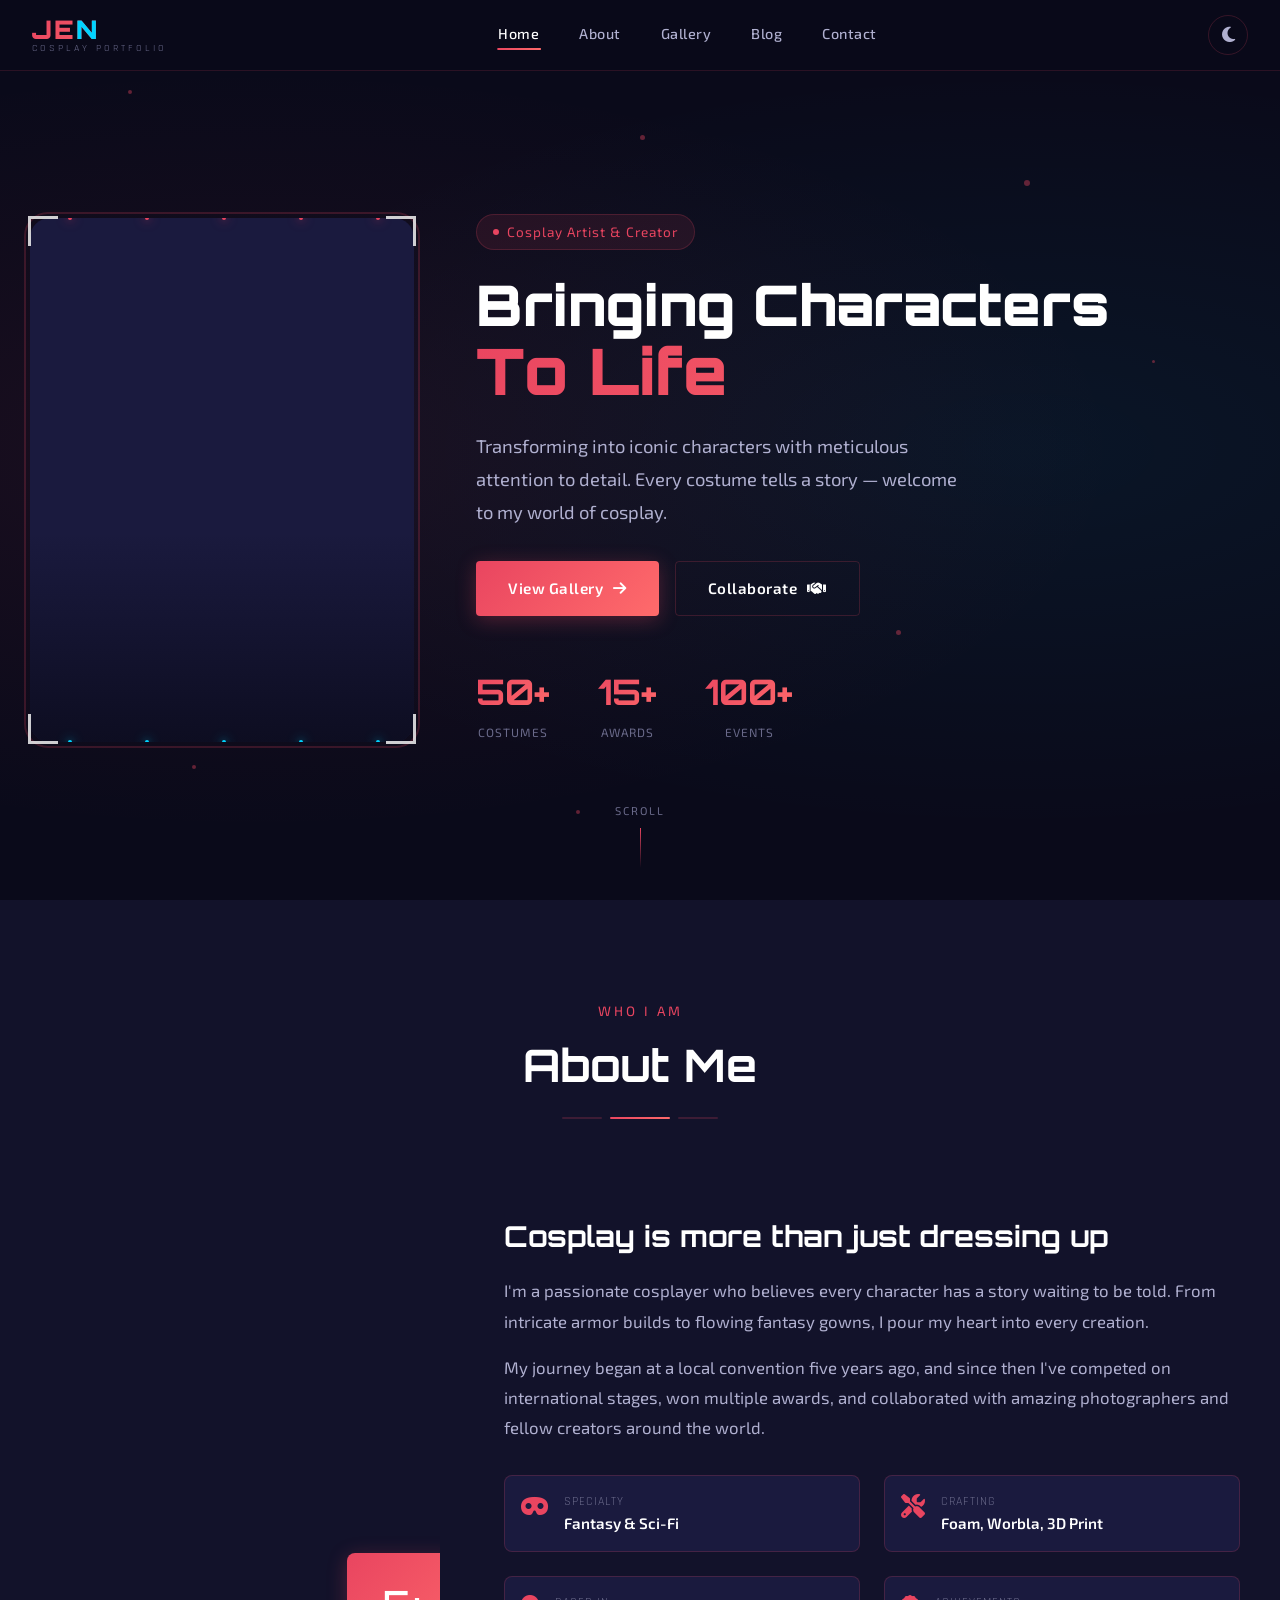
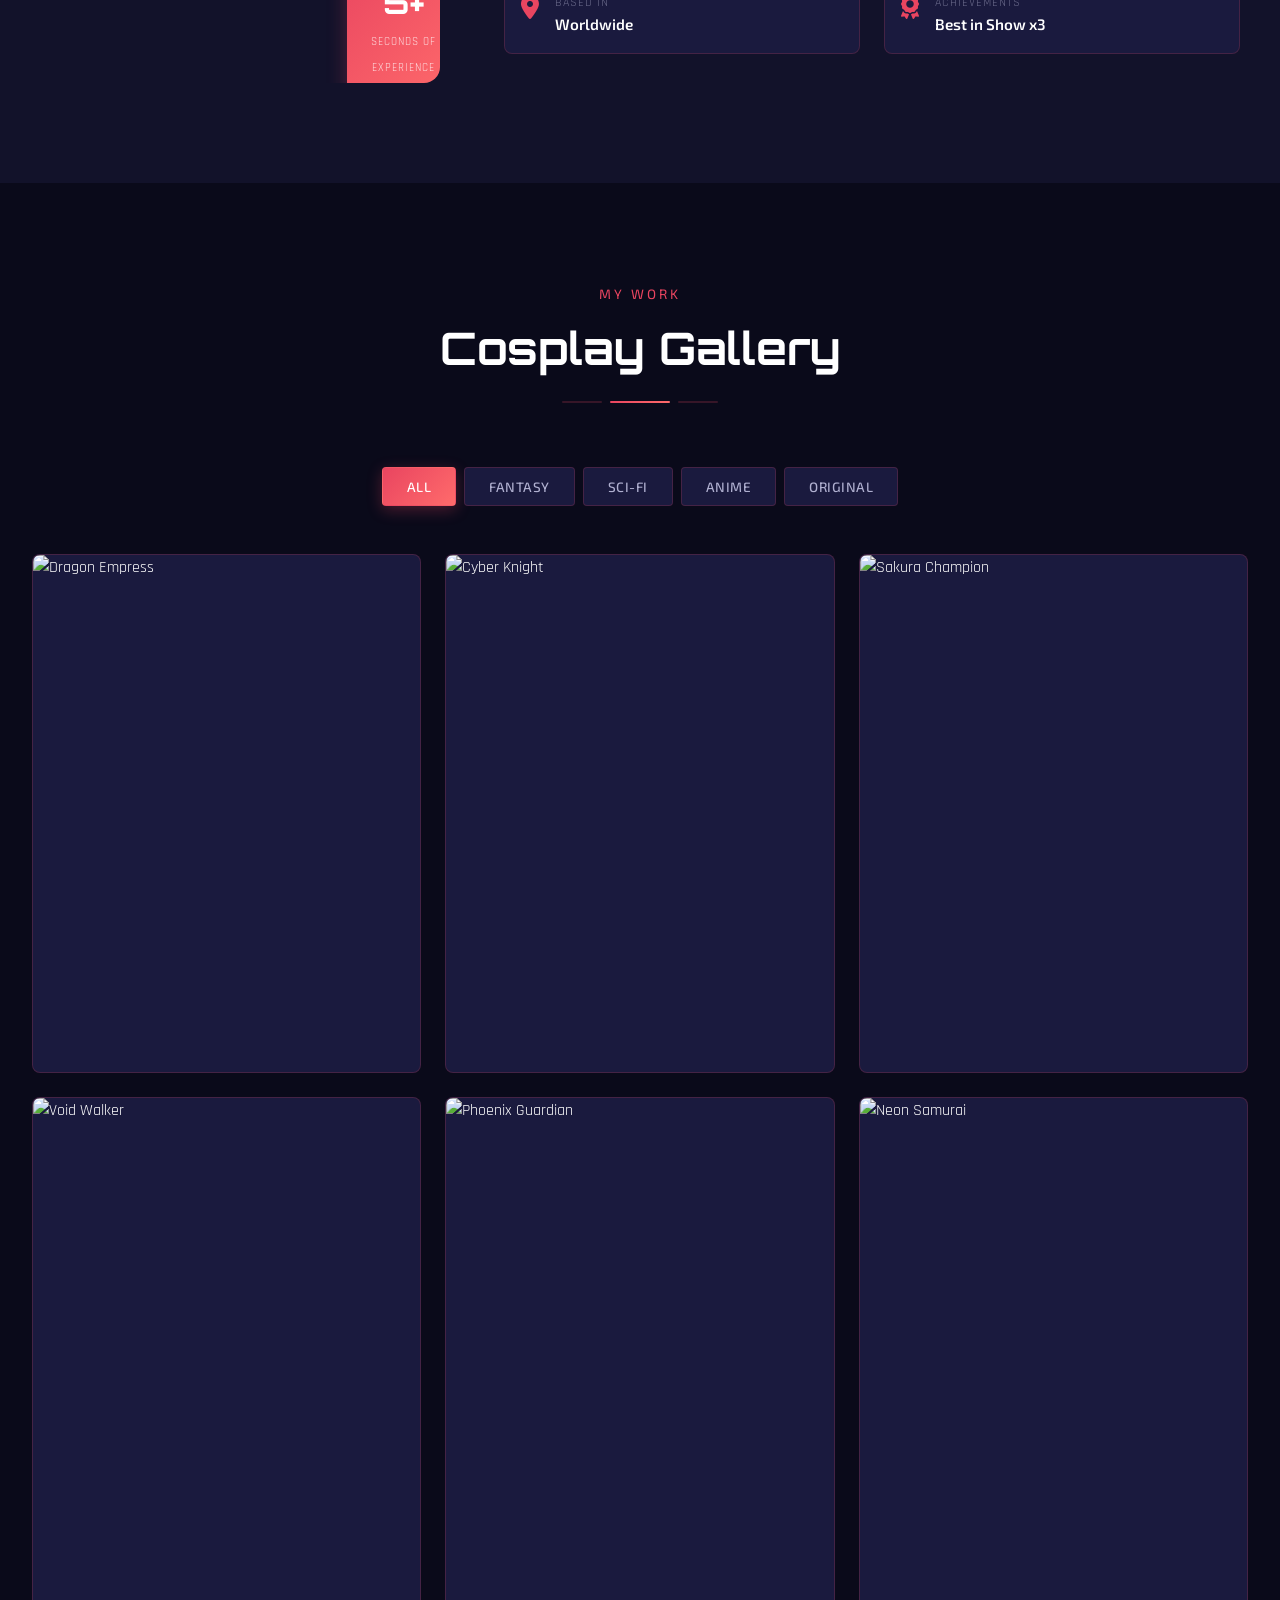
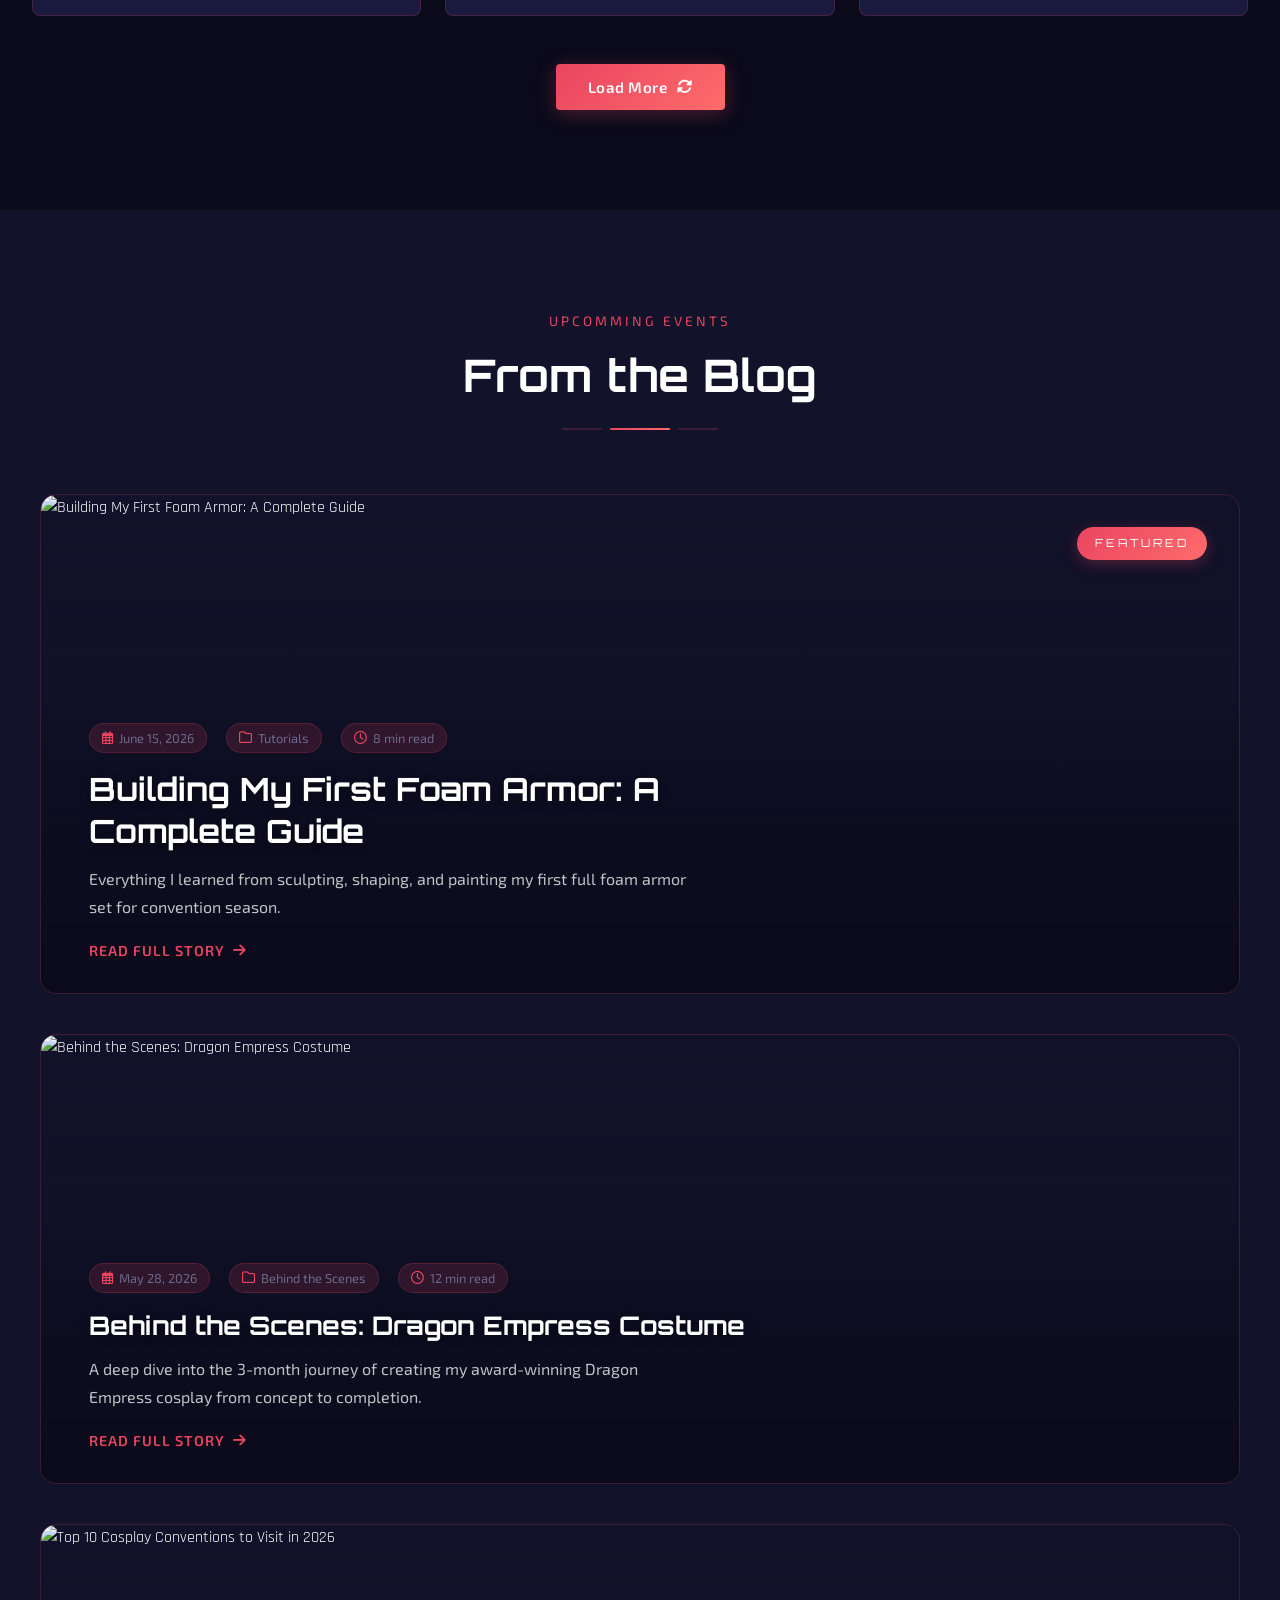
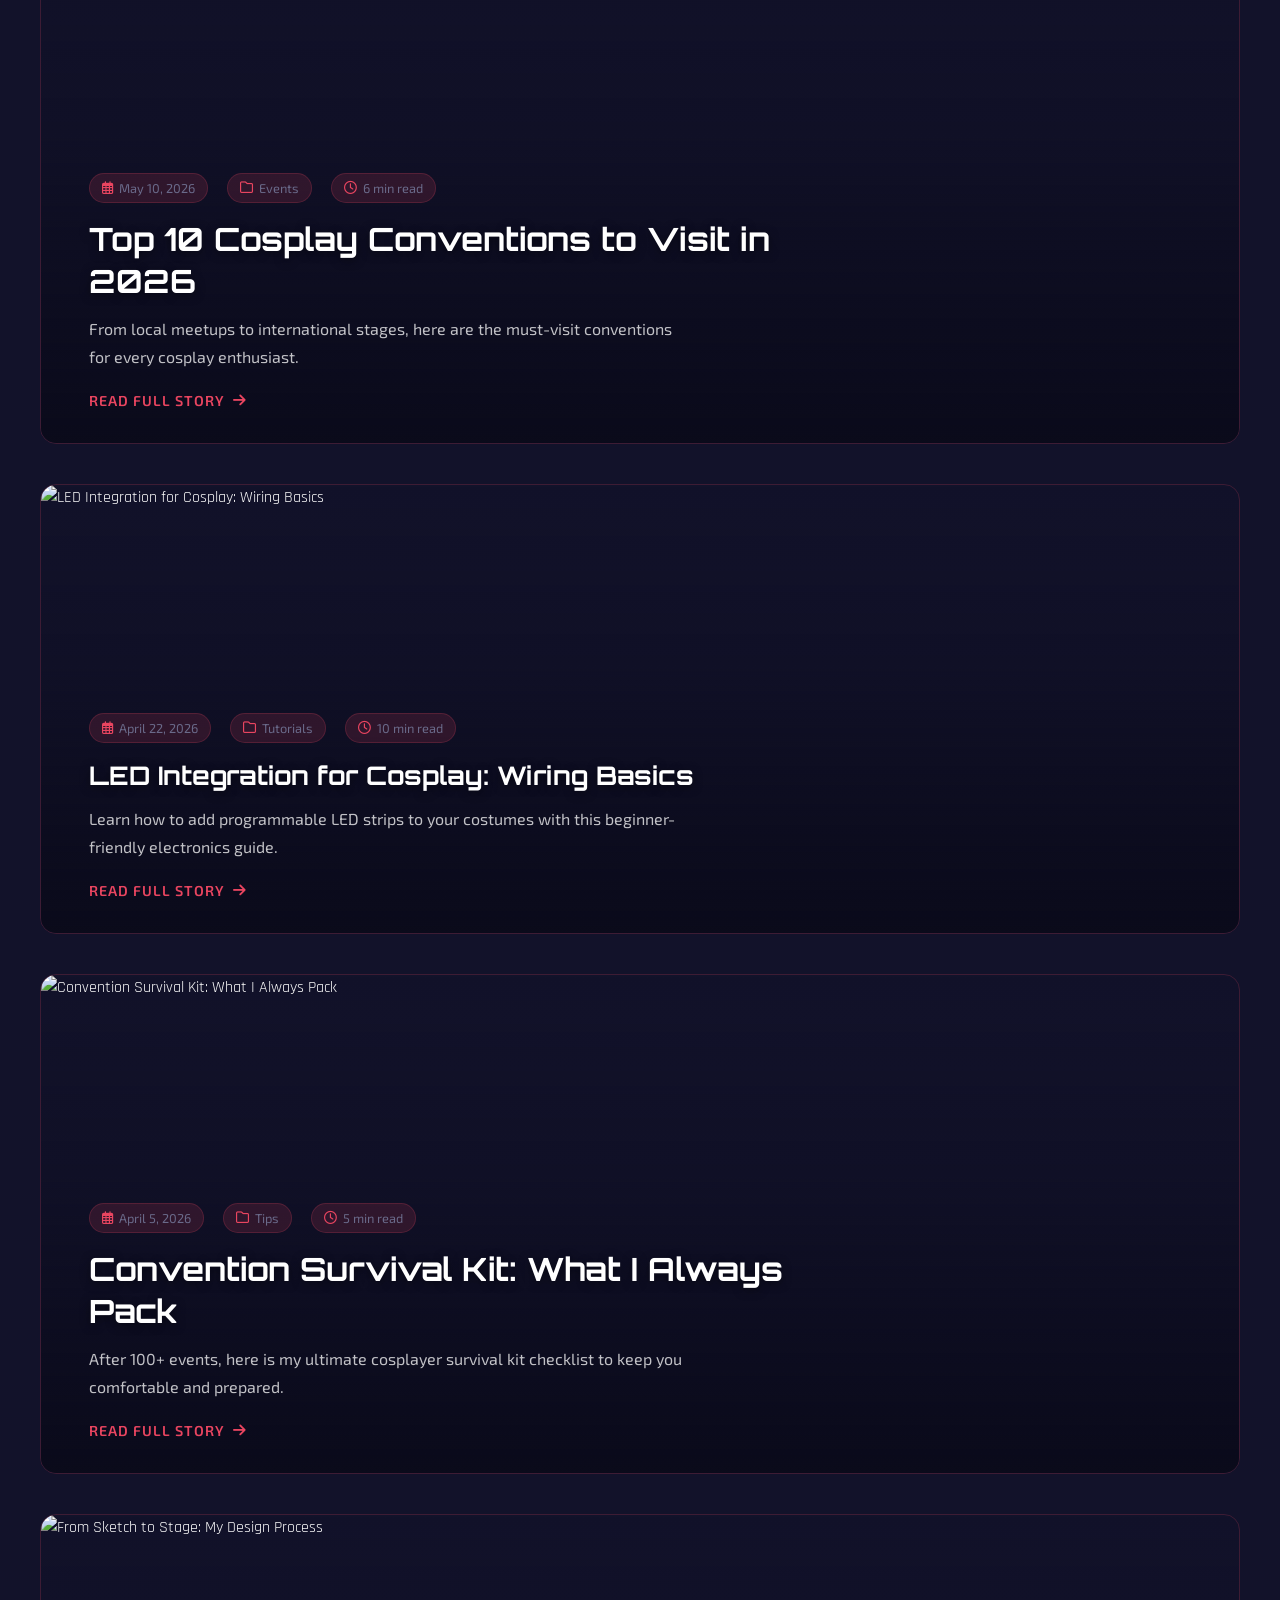
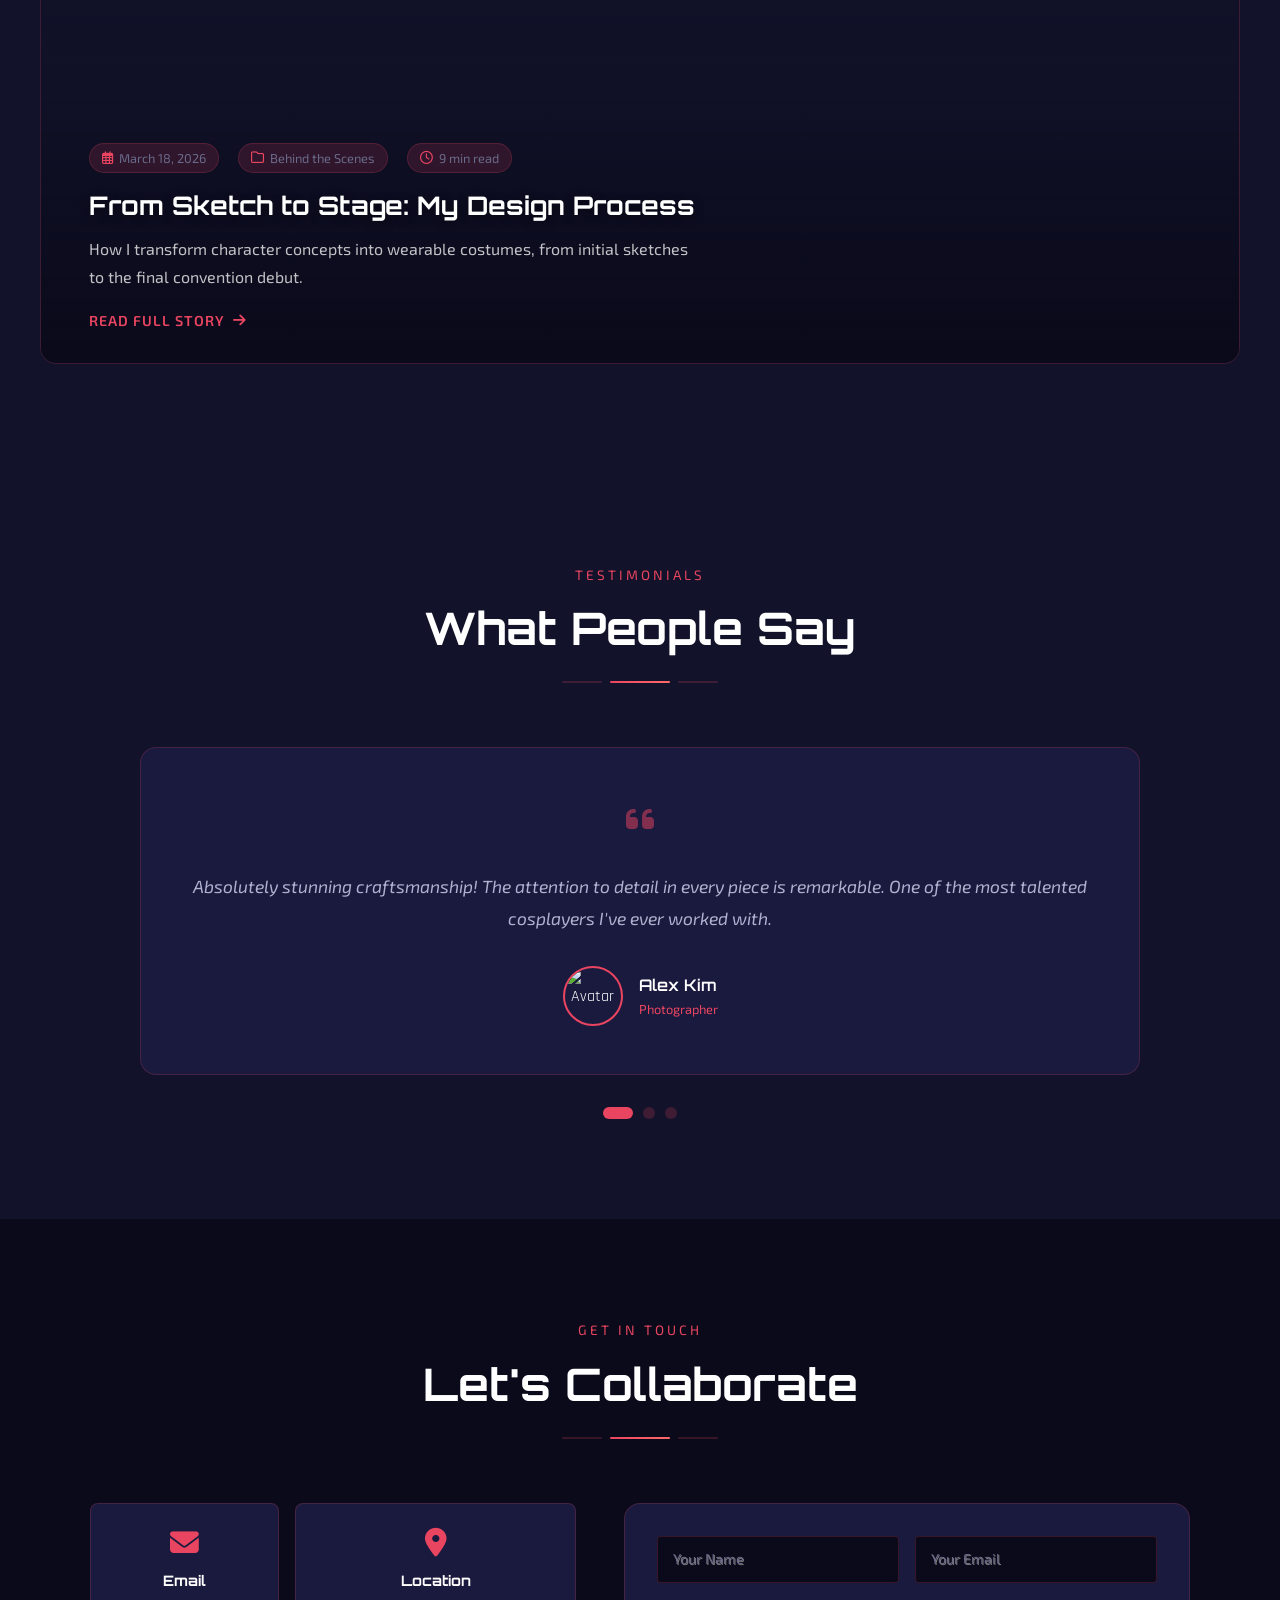
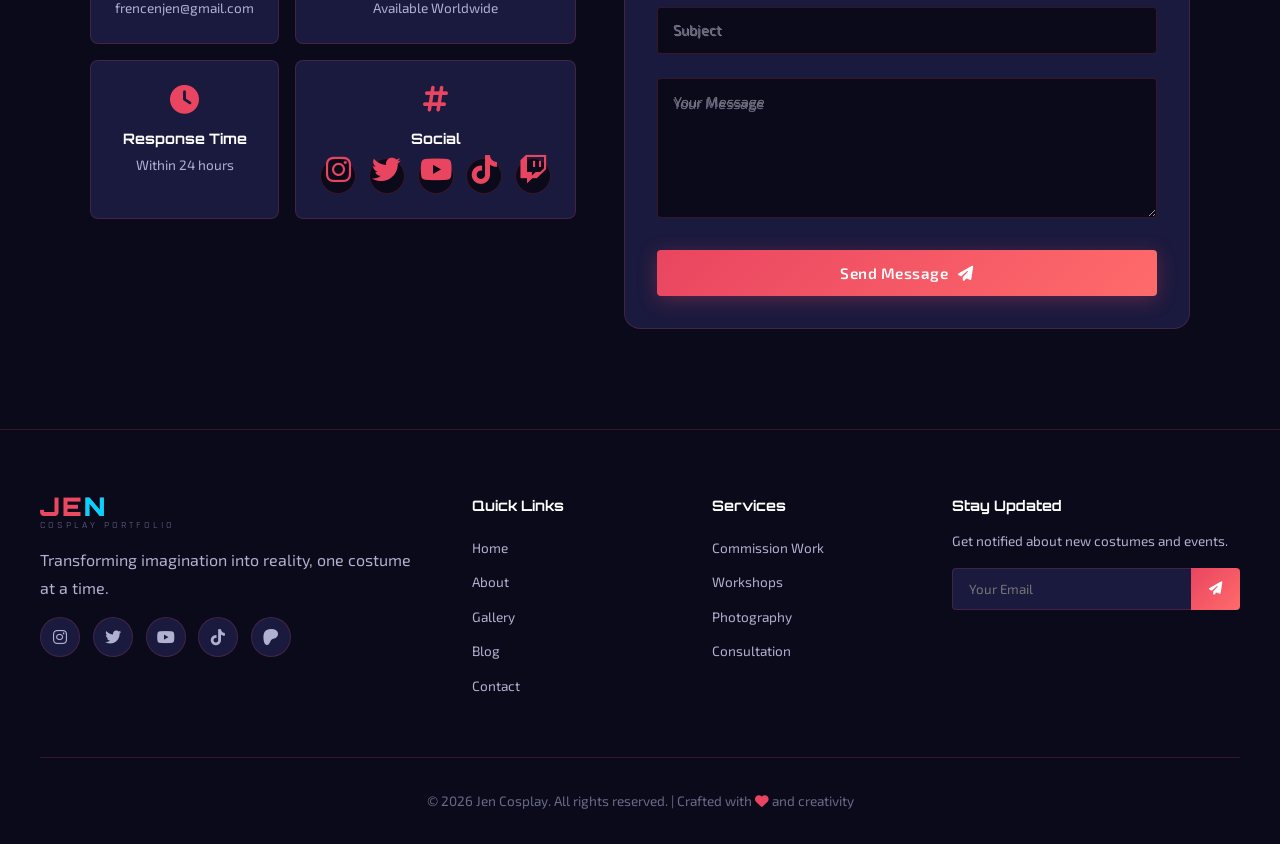
==== index.html @ bebab4d6 "Initial commit - Cosplay Portfolio site ready for Vercel deployment" ====
<!DOCTYPE html>
<html lang="en">

<head>
  <meta charset="UTF-8" />
  <meta name="viewport" content="width=device-width, initial-scale=1.0" />
  <title>Cosplay Portfolio - Jen</title>
  <meta name="description"
    content="Advanced cosplay blog portfolio showcasing creative costumes and character transformations" />
  <link rel="preconnect" href="https://fonts.googleapis.com" />
  <link rel="preconnect" href="https://fonts.gstatic.com" crossorigin />
  <link
    href="https://fonts.googleapis.com/css2?family=Orbitron:wght@400;600;700;900&family=Rajdhani:wght@300;400;500;600;700&family=Exo+2:wght@300;400;500;600;700&display=swap"
    rel="stylesheet" />
  <link rel="stylesheet" href="https://cdnjs.cloudflare.com/ajax/libs/font-awesome/6.5.1/css/all.min.css" />
  <link rel="stylesheet" href="assets/css/style.css" />
</head>

<body>
  <!-- ====== CUSTOM CURSOR ====== -->
  <div class="cursor-glow" id="cursorGlow"></div>
  <div class="cursor-dot" id="cursorDot"></div>

  <!-- ====== PRELOADER ====== -->
  <div class="preloader" id="preloader">
    <div class="preloader-inner">
      <div class="preloader-ring"></div>
      <div class="preloader-text">LOADING</div>
      <div class="preloader-bar">
        <div class="preloader-bar-fill" id="preloaderBarFill"></div>
      </div>
    </div>
  </div>

  <!-- ====== NAVIGATION ====== -->
  <nav class="navbar" id="navbar">
    <div class="nav-container">
      <a href="#" class="nav-logo">
        <span class="logo-text">JE<span class="logo-accent">N</span></span>
        <span class="logo-sub">Cosplay Portfolio</span>
      </a>
      <ul class="nav-menu" id="navMenu">
        <li class="nav-item"><a href="#hero" class="nav-link active">Home</a></li>
        <li class="nav-item"><a href="#about" class="nav-link">About</a></li>
        <li class="nav-item"><a href="#gallery" class="nav-link">Gallery</a></li>
        <li class="nav-item"><a href="#blog" class="nav-link">Blog</a></li>
        <li class="nav-item"><a href="#contact" class="nav-link">Contact</a></li>
      </ul>
      <div class="nav-actions">
        <button class="theme-toggle" id="themeToggle" aria-label="Toggle theme">
          <i class="fas fa-moon"></i>
        </button>
        <div class="hamburger" id="hamburger">
          <span></span><span></span><span></span>
        </div>
      </div>
    </div>
  </nav>

  <!-- ====== HERO SECTION ====== -->
  <section class="hero" id="hero">
    <div class="hero-bg">
      <div class="hero-particle" style="top:10%;left:10%;width:4px;height:4px;animation-delay:0s"></div>
      <div class="hero-particle" style="top:20%;left:80%;width:6px;height:6px;animation-delay:0.5s"></div>
      <div class="hero-particle" style="top:50%;left:30%;width:3px;height:3px;animation-delay:1s"></div>
      <div class="hero-particle" style="top:70%;left:70%;width:5px;height:5px;animation-delay:1.5s"></div>
      <div class="hero-particle" style="top:85%;left:15%;width:4px;height:4px;animation-delay:2s"></div>
      <div class="hero-particle" style="top:40%;left:90%;width:3px;height:3px;animation-delay:2.5s"></div>
      <div class="hero-particle" style="top:15%;left:50%;width:5px;height:5px;animation-delay:3s"></div>
      <div class="hero-particle" style="top:90%;left:45%;width:4px;height:4px;animation-delay:3.5s"></div>
    </div>
    <div class="hero-content">
      <div class="hero-image-frame">
        <div class="frame-outer">
          <div class="frame-inner">
            <div class="frame-image-container">
              <video src="assets/video/bido.mp4" alt="Cosplay Profile" class="hero-image" id="heroImage" autoplay muted
                loop playsinline></video>
              <div class="frame-overlay"></div>
            </div>
          </div>
        </div>
        <div class="frame-corner tl"></div>
        <div class="frame-corner tr"></div>
        <div class="frame-corner bl"></div>
        <div class="frame-corner br"></div>
        <div class="frame-lights">
          <span></span><span></span><span></span><span></span><span></span>
          <span></span><span></span><span></span><span></span><span></span>
        </div>
      </div>
      <div class="hero-text">
        <div class="hero-badge">
          <span class="badge-dot"></span>
          Cosplay Artist & Creator
        </div>
        <h1 class="hero-title">
          <span class="title-line">Bringing Characters</span>
          <span class="title-line accent">To Life</span>
        </h1>
        <p class="hero-desc">
          Transforming into iconic characters with meticulous attention to detail.
          Every costume tells a story &mdash; welcome to my world of cosplay.
        </p>
        <div class="hero-actions">
          <a href="#gallery" class="btn btn-primary">
            <span>View Gallery</span>
            <i class="fas fa-arrow-right"></i>
          </a>
          <a href="#contact" class="btn btn-outline">
            <span>Collaborate</span>
            <i class="fas fa-handshake"></i>
          </a>
        </div>
        <div class="hero-stats">
          <div class="stat-item">
            <span class="stat-num" data-target="50">0</span>
            <span class="stat-label">Costumes</span>
          </div>
          <div class="stat-item">
            <span class="stat-num" data-target="15">0</span>
            <span class="stat-label">Awards</span>
          </div>
          <div class="stat-item">
            <span class="stat-num" data-target="100">0</span>
            <span class="stat-label">Events</span>
          </div>
        </div>
      </div>
    </div>
    <div class="scroll-indicator">
      <span>Scroll</span>
      <div class="scroll-line"></div>
    </div>
  </section>

  <!-- ====== ABOUT SECTION ====== -->
  <section class="about" id="about">
    <div class="section-header">
      <span class="section-subtitle">Who I Am</span>
      <h2 class="section-title">About Me</h2>
      <div class="section-divider">
        <span></span><span></span><span></span>
      </div>
    </div>
    <div class="about-content">
      <div class="about-image-wrapper">
        <div class="about-image-frame">
          <video src="assets/video/about-bido.mp4" class="about-image" autoplay muted loop playsinline></video>
          <div class="about-frame-border"></div>
          <div class="about-experience">
            <span class="exp-num">5+</span>
            <span class="exp-text">Seconds of <br />Experience</span>
          </div>
        </div>
      </div>
      <div class="about-text">
        <h3>Cosplay is more than just dressing up</h3>
        <p>
          I'm a passionate cosplayer who believes every character has a story waiting to be told.
          From intricate armor builds to flowing fantasy gowns, I pour my heart into every creation.
        </p>
        <p>
          My journey began at a local convention five years ago, and since then I've competed
          on international stages, won multiple awards, and collaborated with amazing photographers
          and fellow creators around the world.
        </p>
        <div class="about-details">
          <div class="detail-item">
            <i class="fas fa-mask"></i>
            <div>
              <span class="detail-label">Specialty</span>
              <span class="detail-value">Fantasy & Sci-Fi</span>
            </div>
          </div>
          <div class="detail-item">
            <i class="fas fa-tools"></i>
            <div>
              <span class="detail-label">Crafting</span>
              <span class="detail-value">Foam, Worbla, 3D Print</span>
            </div>
          </div>
          <div class="detail-item">
            <i class="fas fa-map-marker-alt"></i>
            <div>
              <span class="detail-label">Based In</span>
              <span class="detail-value">Worldwide</span>
            </div>
          </div>
          <div class="detail-item">
            <i class="fas fa-award"></i>
            <div>
              <span class="detail-label">Achievements</span>
              <span class="detail-value">Best in Show x3</span>
            </div>
          </div>
        </div>
      </div>
    </div>
  </section>

  <!-- ====== GALLERY SECTION ====== -->
  <section class="gallery" id="gallery">
    <div class="section-header">
      <span class="section-subtitle">My Work</span>
      <h2 class="section-title">Cosplay Gallery</h2>
      <div class="section-divider">
        <span></span><span></span><span></span>
      </div>
    </div>
    <div class="gallery-filters">
      <button class="filter-btn active" data-filter="all">All</button>
      <button class="filter-btn" data-filter="fantasy">Fantasy</button>
      <button class="filter-btn" data-filter="sci-fi">Sci-Fi</button>
      <button class="filter-btn" data-filter="anime">Anime</button>
      <button class="filter-btn" data-filter="original">Original</button>
    </div>
    <div class="gallery-grid" id="galleryGrid">
      <!-- Gallery items will be loaded by JS -->
    </div>
    <div class="gallery-cta">
      <button class="btn btn-primary" id="loadMoreBtn">
        <span>Load More</span>
        <i class="fas fa-sync-alt"></i>
      </button>
    </div>
  </section>

  <!-- ====== LIGHTBOX ====== -->
  <div class="lightbox" id="lightbox">
    <button class="lightbox-close" id="lightboxClose">&times;</button>
    <button class="lightbox-nav prev" id="lightboxPrev">
      <i class="fas fa-chevron-left"></i>
    </button>
    <div class="lightbox-content">
      <img src="" alt="" class="lightbox-image" id="lightboxImage" />
      <div class="lightbox-info">
        <h3 id="lightboxTitle"></h3>
        <p id="lightboxDesc"></p>
      </div>
    </div>
    <button class="lightbox-nav next" id="lightboxNext">
      <i class="fas fa-chevron-right"></i>
    </button>
  </div>

  <!-- ====== BLOG SECTION ====== -->
  <section class="blog" id="blog">
    <div class="section-header">
      <span class="section-subtitle">Upcomming events</span>
      <h2 class="section-title">From the Blog</h2>
      <div class="section-divider">
        <span></span><span></span><span></span>
      </div>
    </div>
    <div class="blog-featured" id="blogFeatured">
      <!-- Featured blog posts with large images will be loaded by JS -->
    </div>
  </section>

  <!-- ====== TESTIMONIALS ====== -->
  <section class="testimonials">
    <div class="section-header">
      <span class="section-subtitle">Testimonials</span>
      <h2 class="section-title">What People Say</h2>
      <div class="section-divider">
        <span></span><span></span><span></span>
      </div>
    </div>
    <div class="testimonials-slider" id="testimonialsSlider">
      <div class="testimonial-card">
        <div class="testimonial-quote"><i class="fas fa-quote-left"></i></div>
        <p class="testimonial-text">
          Absolutely stunning craftsmanship! The attention to detail in every piece
          is remarkable. One of the most talented cosplayers I've ever worked with.
        </p>
        <div class="testimonial-author">
          <img src="https://placehold.co/60x60/16213e/e94560?text=AK" alt="Avatar" />
          <div>
            <span class="author-name">Alex Kim</span>
            <span class="author-role">Photographer</span>
          </div>
        </div>
      </div>
      <div class="testimonial-card">
        <div class="testimonial-quote"><i class="fas fa-quote-left"></i></div>
        <p class="testimonial-text">
          The way they embody each character is pure magic. You don't just see the
          costume &mdash; you see the character come to life before your eyes.
        </p>
        <div class="testimonial-author">
          <img src="https://placehold.co/60x60/16213e/0f3460?text=SM" alt="Avatar" />
          <div>
            <span class="author-name">Sarah Mitchell</span>
            <span class="author-role">Convention Organizer</span>
          </div>
        </div>
      </div>
      <div class="testimonial-card">
        <div class="testimonial-quote"><i class="fas fa-quote-left"></i></div>
        <p class="testimonial-text">
          Won multiple awards at our competition. The dedication and creativity
          put into each costume is truly next level. Highly recommended!
        </p>
        <div class="testimonial-author">
          <img src="https://placehold.co/60x60/1a1a2e/00d4ff?text=JL" alt="Avatar" />
          <div>
            <span class="author-name">James Liu</span>
            <span class="author-role">Judge, Cosplay Expo</span>
          </div>
        </div>
      </div>
    </div>
    <div class="testimonials-dots" id="testimonialsDots">
      <span class="dot active"></span>
      <span class="dot"></span>
      <span class="dot"></span>
    </div>
  </section>

  <!-- ====== CONTACT SECTION ====== -->
  <section class="contact" id="contact">
    <div class="section-header">
      <span class="section-subtitle">Get In Touch</span>
      <h2 class="section-title">Let's Collaborate</h2>
      <div class="section-divider">
        <span></span><span></span><span></span>
      </div>
    </div>
    <div class="contact-content">
      <div class="contact-info">
        <div class="contact-card">
          <i class="fas fa-envelope"></i>
          <h4>Email</h4>
          <p>frencenjen@gmail.com</p>
        </div>
        <div class="contact-card">
          <i class="fas fa-map-marker-alt"></i>
          <h4>Location</h4>
          <p>Available Worldwide</p>
        </div>
        <div class="contact-card">
          <i class="fas fa-clock"></i>
          <h4>Response Time</h4>
          <p>Within 24 hours</p>
        </div>
        <div class="contact-card">
          <i class="fas fa-hashtag"></i>
          <h4>Social</h4>
          <div class="contact-social">
            <a href="#" aria-label="Instagram"><i class="fab fa-instagram"></i></a>
            <a href="#" aria-label="Twitter"><i class="fab fa-twitter"></i></a>
            <a href="#" aria-label="YouTube"><i class="fab fa-youtube"></i></a>
            <a href="#" aria-label="TikTok"><i class="fab fa-tiktok"></i></a>
            <a href="#" aria-label="Twitch"><i class="fab fa-twitch"></i></a>
          </div>
        </div>
      </div>
      <form class="contact-form" id="contactForm">
        <div class="form-row">
          <div class="form-group">
            <input type="text" id="formName" placeholder="Your Name" required />
            <label for="formName">Your Name</label>
          </div>
          <div class="form-group">
            <input type="email" id="formEmail" placeholder="Your Email" required display="none" />
            <label for="formEmail">Your Email</label>
          </div>
        </div>
        <div class="form-group">
          <input type="text" id="formSubject" placeholder="Subject" />
          <label for="formSubject">Subject</label>
        </div>
        <div class="form-group">
          <textarea id="formMessage" placeholder="Your Message" required></textarea>
          <label for="formMessage">Your Message</label>
        </div>
        <button type="submit" class="btn btn-primary btn-block">
          <span>Send Message</span>
          <i class="fas fa-paper-plane"></i>
        </button>
      </form>
    </div>
  </section>

  <!-- ====== FOOTER ====== -->
  <footer class="footer">
    <div class="footer-content">
      <div class="footer-brand">
        <a href="#" class="nav-logo">
          <span class="logo-text">JE<span class="logo-accent">N</span></span>
          <span class="logo-sub">Cosplay Portfolio</span>
        </a>
        <p>Transforming imagination into reality, one costume at a time.</p>
        <div class="footer-social">
          <a href="#" aria-label="Instagram"><i class="fab fa-instagram"></i></a>
          <a href="#" aria-label="Twitter"><i class="fab fa-twitter"></i></a>
          <a href="#" aria-label="YouTube"><i class="fab fa-youtube"></i></a>
          <a href="#" aria-label="TikTok"><i class="fab fa-tiktok"></i></a>
          <a href="#" aria-label="Patreon"><i class="fab fa-patreon"></i></a>
        </div>
      </div>
      <div class="footer-links">
        <h4>Quick Links</h4>
        <a href="#hero">Home</a>
        <a href="#about">About</a>
        <a href="#gallery">Gallery</a>
        <a href="#blog">Blog</a>
        <a href="#contact">Contact</a>
      </div>
      <div class="footer-links">
        <h4>Services</h4>
        <a href="#">Commission Work</a>
        <a href="#">Workshops</a>
        <a href="#">Photography</a>
        <a href="#">Consultation</a>
      </div>
      <div class="footer-newsletter">
        <h4>Stay Updated</h4>
        <p>Get notified about new costumes and events.</p>
        <form class="newsletter-form" id="newsletterForm">
          <input type="email" placeholder="Your Email" required />
          <button type="submit" aria-label="Subscribe"><i class="fas fa-paper-plane"></i></button>
        </form>
      </div>
    </div>
    <div class="footer-bottom">
      <p>&copy; 2026 Jen Cosplay. All rights reserved. | Crafted with <i class="fas fa-heart"></i> and creativity
      </p>
    </div>
  </footer>

  <!-- ====== BACK TO TOP ====== -->
  <button class="back-to-top" id="backToTop" aria-label="Back to top">
    <i class="fas fa-chevron-up"></i>
  </button>

  <script src="assets/js/main.js"></script>
</body>

</html>
---- assets/css/style.css ----
/* ============================================
   JENPORT - Advanced Cosplay Portfolio
   CSS Stylesheet
   ============================================ */

/* ====== CSS VARIABLES ====== */
:root {
  /* Dark Theme (Default) */
  --bg-primary: #0a0a1a;
  --bg-secondary: #12122a;
  --bg-card: #1a1a3e;
  --bg-card-hover: #222255;
  --text-primary: #ffffff;
  --text-secondary: #b0b0d0;
  --text-muted: #6a6a8a;
  --accent-primary: #e94560;
  --accent-secondary: #00d4ff;
  --accent-tertiary: #ff6b6b;
  --accent-glow: rgba(233, 69, 96, 0.3);
  --accent-glow-blue: rgba(0, 212, 255, 0.3);
  --border-color: rgba(233, 69, 96, 0.2);
  --border-glow: rgba(233, 69, 96, 0.5);
  --nav-bg: rgba(10, 10, 26, 0.85);
  --nav-border: rgba(233, 69, 96, 0.15);
  --shadow-color: rgba(0, 0, 0, 0.5);
  --gradient-primary: linear-gradient(135deg, #e94560, #ff6b6b);
  --gradient-secondary: linear-gradient(135deg, #00d4ff, #0077ff);
  --gradient-card: linear-gradient(145deg, #1a1a3e, #12122a);
  --font-display: 'Orbitron', sans-serif;
  --font-body: 'Rajdhani', sans-serif;
  --font-alt: 'Exo 2', sans-serif;
  --transition-fast: 0.2s ease;
  --transition-normal: 0.3s ease;
  --transition-slow: 0.5s ease;
  --border-radius-sm: 4px;
  --border-radius-md: 8px;
  --border-radius-lg: 16px;
  --border-radius-xl: 24px;
}

/* Light Theme */
[data-theme="light"] {
  --bg-primary: #f0f0f8;
  --bg-secondary: #ffffff;
  --bg-card: #ffffff;
  --bg-card-hover: #f5f5ff;
  --text-primary: #1a1a2e;
  --text-secondary: #444466;
  --text-muted: #8888aa;
  --border-color: rgba(233, 69, 96, 0.15);
  --nav-bg: rgba(255, 255, 255, 0.9);
  --nav-border: rgba(233, 69, 96, 0.1);
  --shadow-color: rgba(0, 0, 0, 0.1);
  --gradient-card: linear-gradient(145deg, #ffffff, #f0f0f8);
}

/* ====== CSS RESET & BASE ====== */
*, *::before, *::after {
  margin: 0;
  padding: 0;
  box-sizing: border-box;
}

html {
  scroll-behavior: smooth;
  font-size: 16px;
}

body {
  font-family: var(--font-body);
  background-color: var(--bg-primary);
  color: var(--text-primary);
  line-height: 1.6;
  overflow-x: hidden;
  cursor: none;
  transition: background-color var(--transition-normal), color var(--transition-normal);
}

a { text-decoration: none; color: inherit; }
ul { list-style: none; }
img { max-width: 100%; display: block; }
button { border: none; cursor: pointer; background: none; font-family: inherit; }

/* Scrollbar */
::-webkit-scrollbar { width: 8px; }
::-webkit-scrollbar-track { background: var(--bg-primary); }
::-webkit-scrollbar-thumb { background: var(--accent-primary); border-radius: 4px; }
::-webkit-scrollbar-thumb:hover { background: var(--accent-tertiary); }

/* Selection */
::selection { background: var(--accent-primary); color: #fff; }

/* ====== CUSTOM CURSOR ====== */
.cursor-glow {
  position: fixed;
  width: 300px;
  height: 300px;
  border-radius: 50%;
  background: radial-gradient(circle, var(--accent-glow) 0%, transparent 70%);
  pointer-events: none;
  z-index: 99999;
  transform: translate(-50%, -50%);
  transition: opacity 0.3s ease;
  opacity: 0;
}

.cursor-dot {
  position: fixed;
  width: 8px;
  height: 8px;
  border-radius: 50%;
  background: var(--accent-primary);
  pointer-events: none;
  z-index: 99999;
  transform: translate(-50%, -50%);
  transition: width 0.2s, height 0.2s, background 0.2s;
  box-shadow: 0 0 10px var(--accent-glow);
  opacity: 0;
}

/* No hover state change - keep cursor consistent on all elements */
.hero-actions .btn,
.gallery-item,
.lightbox-nav,
.lightbox-close,
.back-to-top,
a, button, input, textarea {
  cursor: none;
}

/* ====== PRELOADER ====== */
.preloader {
  position: fixed;
  top: 0; left: 0;
  width: 100%; height: 100%;
  background: var(--bg-primary);
  z-index: 100000;
  display: flex;
  align-items: center;
  justify-content: center;
  transition: opacity 0.6s ease, visibility 0.6s ease;
}

.preloader.hidden {
  opacity: 0;
  visibility: hidden;
}

.preloader-inner {
  text-align: center;
  display: flex;
  flex-direction: column;
  align-items: center;
  gap: 20px;
}

.preloader-ring {
  width: 60px;
  height: 60px;
  border: 3px solid var(--border-color);
  border-top-color: var(--accent-primary);
  border-radius: 50%;
  animation: spin 0.8s linear infinite;
}

@keyframes spin {
  to { transform: rotate(360deg); }
}

.preloader-text {
  font-family: var(--font-display);
  font-size: 1.2rem;
  letter-spacing: 6px;
  color: var(--accent-primary);
  animation: pulse 1.5s ease-in-out infinite;
}

@keyframes pulse {
  0%, 100% { opacity: 0.6; }
  50% { opacity: 1; }
}

.preloader-bar {
  width: 200px;
  height: 3px;
  background: var(--border-color);
  border-radius: 2px;
  overflow: hidden;
}

.preloader-bar-fill {
  height: 100%;
  width: 0;
  background: var(--gradient-primary);
  border-radius: 2px;
  transition: width 0.3s ease;
}

/* ====== NAVBAR ====== */
.navbar {
  position: fixed;
  top: 0; left: 0;
  width: 100%;
  z-index: 1000;
  padding: 0 2rem;
  background: var(--nav-bg);
  backdrop-filter: blur(20px);
  -webkit-backdrop-filter: blur(20px);
  border-bottom: 1px solid var(--nav-border);
  transition: all var(--transition-normal);
}

.navbar.scrolled {
  background: var(--nav-bg);
  box-shadow: 0 4px 30px rgba(0, 0, 0, 0.3);
}

.nav-container {
  max-width: 1400px;
  margin: 0 auto;
  display: flex;
  align-items: center;
  justify-content: space-between;
  height: 70px;
}

.nav-logo {
  display: flex;
  flex-direction: column;
  line-height: 1;
}

.logo-text {
  font-family: var(--font-display);
  font-size: 1.6rem;
  font-weight: 900;
  letter-spacing: 2px;
  background: var(--gradient-primary);
  -webkit-background-clip: text;
  -webkit-text-fill-color: transparent;
  background-clip: text;
}

.logo-accent { color: var(--accent-secondary); -webkit-text-fill-color: var(--accent-secondary); }

.logo-sub {
  font-size: 0.65rem;
  color: var(--text-muted);
  letter-spacing: 3px;
  text-transform: uppercase;
}

.nav-menu {
  display: flex;
  align-items: center;
  gap: 0.5rem;
}

.nav-link {
  font-family: var(--font-alt);
  font-weight: 500;
  font-size: 0.9rem;
  color: var(--text-secondary);
  padding: 0.5rem 1rem;
  border-radius: var(--border-radius-sm);
  transition: all var(--transition-fast);
  position: relative;
  letter-spacing: 0.5px;
}

.nav-link::after {
  content: '';
  position: absolute;
  bottom: 0;
  left: 50%;
  width: 0;
  height: 2px;
  background: var(--gradient-primary);
  transition: all var(--transition-normal);
  transform: translateX(-50%);
  border-radius: 1px;
}

.nav-link:hover, .nav-link.active {
  color: var(--text-primary);
}

.nav-link:hover::after, .nav-link.active::after {
  width: 60%;
}

.nav-actions {
  display: flex;
  align-items: center;
  gap: 1rem;
}

.theme-toggle {
  width: 40px;
  height: 40px;
  border-radius: 50%;
  display: flex;
  align-items: center;
  justify-content: center;
  color: var(--text-secondary);
  font-size: 1.1rem;
  transition: all var(--transition-fast);
  border: 1px solid var(--border-color);
}

.theme-toggle:hover {
  color: var(--accent-primary);
  border-color: var(--accent-primary);
  box-shadow: 0 0 15px var(--accent-glow);
}

.hamburger {
  display: none;
  flex-direction: column;
  gap: 5px;
  padding: 5px;
  cursor: pointer;
}

.hamburger span {
  display: block;
  width: 24px;
  height: 2px;
  background: var(--text-primary);
  transition: all var(--transition-normal);
  border-radius: 2px;
}

.hamburger.active span:nth-child(1) { transform: rotate(45deg) translate(5px, 5px); }
.hamburger.active span:nth-child(2) { opacity: 0; }
.hamburger.active span:nth-child(3) { transform: rotate(-45deg) translate(5px, -5px); }

/* ====== HERO SECTION ====== */
.hero {
  min-height: 100vh;
  display: flex;
  align-items: center;
  justify-content: center;
  position: relative;
  padding: 120px 2rem 60px;
  overflow: hidden;
}

.hero-bg {
  position: absolute;
  inset: 0;
  background: radial-gradient(ellipse at 20% 50%, rgba(233, 69, 96, 0.08) 0%, transparent 60%),
              radial-gradient(ellipse at 80% 50%, rgba(0, 212, 255, 0.06) 0%, transparent 60%);
  pointer-events: none;
}

.hero-particle {
  position: absolute;
  background: var(--accent-primary);
  border-radius: 50%;
  opacity: 0.4;
  animation: float-particle 6s ease-in-out infinite;
  pointer-events: none;
}

@keyframes float-particle {
  0%, 100% { transform: translateY(0) scale(1); opacity: 0.4; }
  50% { transform: translateY(-30px) scale(1.5); opacity: 0.8; }
}

.hero-content {
  display: flex;
  align-items: center;
  gap: 4rem;
  max-width: 1400px;
  width: 100%;
}

/* Hero Image Frame - Advanced Design */
.hero-image-frame {
  position: relative;
  flex-shrink: 0;
  width: 380px;
  height: 520px;
  animation: float-frame 6s ease-in-out infinite;
}

@keyframes float-frame {
  0%, 100% { transform: translateY(0); }
  50% { transform: translateY(-15px); }
}

.frame-outer {
  position: absolute;
  inset: -8px;
  border: 2px solid var(--border-color);
  border-radius: var(--border-radius-xl);
  overflow: hidden;
  animation: border-pulse 3s ease-in-out infinite;
}

@keyframes border-pulse {
  0%, 100% { border-color: var(--border-color); box-shadow: 0 0 20px var(--accent-glow); }
  50% { border-color: var(--accent-primary); box-shadow: 0 0 40px var(--accent-glow); }
}

.frame-inner {
  position: absolute;
  inset: 4px;
  border-radius: calc(var(--border-radius-xl) - 4px);
  overflow: hidden;
  background: var(--bg-card);
}

.frame-image-container {
  position: relative;
  width: 100%;
  height: 100%;
  overflow: hidden;
}

.hero-image {
  width: 100%;
  height: 100%;
  object-fit: cover;
  transition: transform 0.8s ease, filter 0.5s ease;
}

.hero-image-frame:hover .hero-image {
  transform: scale(1.05);
}

/* Video specific overrides */
.frame-image-container video.hero-image {
  display: block;
  width: 100%;
  height: 100%;
  object-fit: cover;
}

.frame-overlay {
  position: absolute;
  inset: 0;
  background: linear-gradient(to top, rgba(10, 10, 26, 0.8) 0%, transparent 40%);
  pointer-events: none;
}

/* Corner Accents */
.frame-corner {
  position: absolute;
  width: 30px;
  height: 30px;
  border-color: var(--accent-primary);
  z-index: 10;
  opacity: 0.8;
}

.frame-corner.tl { top: -4px; left: -4px; border-top: 3px solid; border-left: 3px solid; }
.frame-corner.tr { top: -4px; right: -4px; border-top: 3px solid; border-right: 3px solid; }
.frame-corner.bl { bottom: -4px; left: -4px; border-bottom: 3px solid; border-left: 3px solid; }
.frame-corner.br { bottom: -4px; right: -4px; border-bottom: 3px solid; border-right: 3px solid; }

/* Frame Lights */
.frame-lights {
  position: absolute;
  inset: -2px;
  pointer-events: none;
  z-index: 5;
  overflow: hidden;
  border-radius: var(--border-radius-xl);
}

.frame-lights span {
  position: absolute;
  width: 4px;
  height: 4px;
  background: var(--accent-primary);
  border-radius: 50%;
  box-shadow: 0 0 6px var(--accent-glow), 0 0 12px var(--accent-primary);
  animation: light-race 3s linear infinite;
}

.frame-lights span:nth-child(1) { top: -2px; left: 10%; animation-delay: 0s; }
.frame-lights span:nth-child(2) { top: -2px; left: 30%; animation-delay: 0.3s; }
.frame-lights span:nth-child(3) { top: -2px; left: 50%; animation-delay: 0.6s; }
.frame-lights span:nth-child(4) { top: -2px; left: 70%; animation-delay: 0.9s; }
.frame-lights span:nth-child(5) { top: -2px; left: 90%; animation-delay: 1.2s; }
.frame-lights span:nth-child(6) { bottom: -2px; left: 10%; animation-delay: 1.5s; box-shadow: 0 0 6px var(--accent-glow-blue), 0 0 12px var(--accent-secondary); background: var(--accent-secondary); }
.frame-lights span:nth-child(7) { bottom: -2px; left: 30%; animation-delay: 1.8s; box-shadow: 0 0 6px var(--accent-glow-blue), 0 0 12px var(--accent-secondary); background: var(--accent-secondary); }
.frame-lights span:nth-child(8) { bottom: -2px; left: 50%; animation-delay: 2.1s; box-shadow: 0 0 6px var(--accent-glow-blue), 0 0 12px var(--accent-secondary); background: var(--accent-secondary); }
.frame-lights span:nth-child(9) { bottom: -2px; left: 70%; animation-delay: 2.4s; box-shadow: 0 0 6px var(--accent-glow-blue), 0 0 12px var(--accent-secondary); background: var(--accent-secondary); }
.frame-lights span:nth-child(10) { bottom: -2px; left: 90%; animation-delay: 2.7s; box-shadow: 0 0 6px var(--accent-glow-blue), 0 0 12px var(--accent-secondary); background: var(--accent-secondary); }

@keyframes light-race {
  0% { transform: translateY(0) scale(1); opacity: 1; }
  50% { transform: translateY(520px) scale(1.5); opacity: 0.8; }
  51% { transform: translateY(520px) scale(0); opacity: 0; }
  52% { transform: translateY(0) scale(0); opacity: 0; }
  100% { transform: translateY(0) scale(1); opacity: 1; }
}

/* Hero Text */
.hero-text { flex: 1; }

.hero-badge {
  display: inline-flex;
  align-items: center;
  gap: 8px;
  padding: 6px 16px;
  background: rgba(233, 69, 96, 0.1);
  border: 1px solid var(--border-color);
  border-radius: 20px;
  font-family: var(--font-alt);
  font-size: 0.85rem;
  color: var(--accent-primary);
  margin-bottom: 1.5rem;
  letter-spacing: 1px;
}

.badge-dot {
  width: 6px;
  height: 6px;
  background: var(--accent-primary);
  border-radius: 50%;
  animation: pulse 1.5s ease-in-out infinite;
}

.hero-title {
  font-family: var(--font-display);
  font-size: 3.5rem;
  font-weight: 900;
  line-height: 1.1;
  margin-bottom: 1.5rem;
}

.title-line { display: block; }
.title-line.accent {
  background: var(--gradient-primary);
  -webkit-background-clip: text;
  -webkit-text-fill-color: transparent;
  background-clip: text;
  font-size: 4rem;
}

.hero-desc {
  font-family: var(--font-alt);
  font-size: 1.15rem;
  color: var(--text-secondary);
  max-width: 500px;
  margin-bottom: 2rem;
  line-height: 1.8;
}

.hero-actions {
  display: flex;
  gap: 1rem;
  margin-bottom: 3rem;
}

/* Buttons */
.btn {
  display: inline-flex;
  align-items: center;
  gap: 10px;
  padding: 14px 32px;
  font-family: var(--font-alt);
  font-weight: 600;
  font-size: 0.95rem;
  border-radius: var(--border-radius-sm);
  transition: all var(--transition-normal);
  position: relative;
  overflow: hidden;
  letter-spacing: 0.5px;
}

.btn::before {
  content: '';
  position: absolute;
  inset: 0;
  background: linear-gradient(135deg, transparent 0%, rgba(255,255,255,0.1) 100%);
  opacity: 0;
  transition: opacity var(--transition-normal);
}

.btn:hover::before { opacity: 1; }

.btn-primary {
  background: var(--gradient-primary);
  color: #fff;
  box-shadow: 0 4px 20px var(--accent-glow);
}

.btn-primary:hover {
  transform: translateY(-2px);
  box-shadow: 0 6px 30px var(--accent-glow);
}

.btn-outline {
  background: transparent;
  color: var(--text-primary);
  border: 1px solid var(--border-color);
}

.btn-outline:hover {
  border-color: var(--accent-primary);
  box-shadow: 0 0 20px var(--accent-glow);
  transform: translateY(-2px);
}

.btn-block { width: 100%; justify-content: center; }

/* Hero Stats */
.hero-stats {
  display: flex;
  gap: 3rem;
}

.stat-item {
  text-align: center;
}

.stat-num {
  display: block;
  font-family: var(--font-display);
  font-size: 2.2rem;
  font-weight: 700;
  background: var(--gradient-primary);
  -webkit-background-clip: text;
  -webkit-text-fill-color: transparent;
  background-clip: text;
}

.stat-label {
  font-family: var(--font-alt);
  font-size: 0.75rem;
  color: var(--text-muted);
  text-transform: uppercase;
  letter-spacing: 1px;
}

/* Scroll Indicator */
.scroll-indicator {
  position: absolute;
  bottom: 2rem;
  left: 50%;
  transform: translateX(-50%);
  display: flex;
  flex-direction: column;
  align-items: center;
  gap: 8px;
  color: var(--text-muted);
  font-family: var(--font-alt);
  font-size: 0.7rem;
  letter-spacing: 2px;
  text-transform: uppercase;
}

.scroll-line {
  width: 1px;
  height: 40px;
  background: linear-gradient(to bottom, var(--accent-primary), transparent);
  animation: scroll-line 2s ease-in-out infinite;
}

@keyframes scroll-line {
  0% { transform: scaleY(0); transform-origin: top; opacity: 0; }
  50% { transform: scaleY(1); transform-origin: top; opacity: 1; }
  50.1% { transform: scaleY(1); transform-origin: bottom; }
  100% { transform: scaleY(0); transform-origin: bottom; opacity: 0; }
}

/* ====== SECTION HEADERS ====== */
.section-header {
  text-align: center;
  margin-bottom: 4rem;
}

.section-subtitle {
  font-family: var(--font-alt);
  font-size: 0.85rem;
  color: var(--accent-primary);
  text-transform: uppercase;
  letter-spacing: 3px;
  margin-bottom: 0.5rem;
  display: block;
}

.section-title {
  font-family: var(--font-display);
  font-size: 2.8rem;
  font-weight: 700;
  margin-bottom: 1rem;
}

.section-divider {
  display: flex;
  align-items: center;
  justify-content: center;
  gap: 8px;
}

.section-divider span {
  width: 40px;
  height: 2px;
  background: var(--border-color);
  border-radius: 1px;
}

.section-divider span:nth-child(2) {
  width: 60px;
  background: var(--gradient-primary);
}

/* ====== ABOUT SECTION ====== */
.about {
  padding: 100px 2rem;
  background: var(--bg-secondary);
}

.about-content {
  display: flex;
  gap: 4rem;
  max-width: 1200px;
  margin: 0 auto;
  align-items: center;
}

.about-image-wrapper {
  flex-shrink: 0;
}

.about-image-frame {
  position: relative;
  width: 400px;
  height: 500px;
  border-radius: var(--border-radius-lg);
  overflow: hidden;
}

.about-image {
  width: 100%;
  height: 100%;
  object-fit: cover;
  transition: transform 0.8s ease;
}

.about-image-frame:hover .about-image {
  transform: scale(1.05);
}

/* About section video support */
.about-image-frame video.about-image {
  display: block;
  width: 100%;
  height: 100%;
  object-fit: cover;
}

.about-frame-border {
  position: absolute;
  inset: -10px;
  border: 2px solid var(--accent-secondary);
  border-radius: calc(var(--border-radius-lg) + 10px);
  z-index: -1;
  opacity: 0.3;
  animation: border-pulse-blue 3s ease-in-out infinite;
}

@keyframes border-pulse-blue {
  0%, 100% { border-color: var(--accent-secondary); opacity: 0.3; }
  50% { border-color: var(--accent-secondary); opacity: 0.6; box-shadow: 0 0 30px var(--accent-glow-blue); }
}

.about-experience {
  position: absolute;
  bottom: -20px;
  right: -20px;
  background: var(--gradient-primary);
  padding: 1.5rem;
  border-radius: var(--border-radius-md);
  text-align: center;
  z-index: 10;
  box-shadow: 0 4px 20px var(--accent-glow);
}

.exp-num {
  display: block;
  font-family: var(--font-display);
  font-size: 2rem;
  font-weight: 700;
  color: #fff;
}

.exp-text {
  font-size: 0.7rem;
  color: rgba(255,255,255,0.8);
  text-transform: uppercase;
  letter-spacing: 1px;
}

.about-text {
  flex: 1;
}

.about-text h3 {
  font-family: var(--font-display);
  font-size: 1.8rem;
  margin-bottom: 1rem;
  color: var(--text-primary);
}

.about-text p {
  color: var(--text-secondary);
  font-family: var(--font-alt);
  font-size: 1.05rem;
  line-height: 1.8;
  margin-bottom: 1rem;
}

.about-details {
  display: grid;
  grid-template-columns: repeat(2, 1fr);
  gap: 1.5rem;
  margin-top: 2rem;
}

.detail-item {
  display: flex;
  align-items: flex-start;
  gap: 1rem;
  padding: 1rem;
  background: var(--bg-card);
  border-radius: var(--border-radius-md);
  border: 1px solid var(--border-color);
  transition: all var(--transition-normal);
}

.detail-item:hover {
  border-color: var(--accent-primary);
  transform: translateY(-3px);
  box-shadow: 0 8px 25px rgba(0,0,0,0.2);
}

.detail-item i {
  font-size: 1.5rem;
  color: var(--accent-primary);
  flex-shrink: 0;
  margin-top: 2px;
}

.detail-label {
  display: block;
  font-size: 0.75rem;
  color: var(--text-muted);
  text-transform: uppercase;
  letter-spacing: 1px;
}

.detail-value {
  display: block;
  font-family: var(--font-alt);
  font-weight: 600;
  color: var(--text-primary);
  font-size: 0.95rem;
}

/* ====== GALLERY SECTION ====== */
.gallery {
  padding: 100px 2rem;
}

.gallery-filters {
  display: flex;
  justify-content: center;
  gap: 0.5rem;
  margin-bottom: 3rem;
  flex-wrap: wrap;
}

.filter-btn {
  padding: 10px 24px;
  font-family: var(--font-alt);
  font-weight: 500;
  font-size: 0.85rem;
  color: var(--text-secondary);
  background: var(--bg-card);
  border: 1px solid var(--border-color);
  border-radius: var(--border-radius-sm);
  transition: all var(--transition-normal);
  letter-spacing: 0.5px;
  text-transform: uppercase;
}

.filter-btn:hover {
  color: var(--text-primary);
  border-color: var(--accent-primary);
}

.filter-btn.active {
  background: var(--gradient-primary);
  color: #fff;
  border-color: transparent;
  box-shadow: 0 4px 15px var(--accent-glow);
}

.gallery-grid {
  display: grid;
  grid-template-columns: repeat(auto-fill, minmax(300px, 1fr));
  gap: 1.5rem;
  max-width: 1400px;
  margin: 0 auto;
}

.gallery-item {
  position: relative;
  border-radius: var(--border-radius-md);
  overflow: hidden;
  cursor: pointer;
  background: var(--bg-card);
  border: 1px solid var(--border-color);
  transition: all var(--transition-normal);
  aspect-ratio: 3/4;
}

.gallery-item:hover {
  transform: translateY(-5px);
  box-shadow: 0 15px 40px rgba(0,0,0,0.3);
  border-color: var(--accent-primary);
}

.gallery-item img {
  width: 100%;
  height: 100%;
  object-fit: cover;
  transition: transform 0.6s ease;
}

.gallery-item:hover img {
  transform: scale(1.1);
}

.gallery-item .gallery-overlay {
  position: absolute;
  inset: 0;
  background: linear-gradient(to top, rgba(0,0,0,0.9) 0%, transparent 50%);
  display: flex;
  flex-direction: column;
  justify-content: flex-end;
  padding: 1.5rem;
  opacity: 0;
  transition: opacity var(--transition-normal);
}

.gallery-item:hover .gallery-overlay {
  opacity: 1;
}

.gallery-item .gallery-overlay h3 {
  font-family: var(--font-display);
  font-size: 1.1rem;
  margin-bottom: 0.3rem;
}

.gallery-item .gallery-overlay p {
  font-family: var(--font-alt);
  font-size: 0.8rem;
  color: var(--accent-primary);
  letter-spacing: 1px;
}

.gallery-cta {
  text-align: center;
  margin-top: 3rem;
}

/* ====== LIGHTBOX ====== */
.lightbox {
  position: fixed;
  inset: 0;
  background: rgba(0,0,0,0.95);
  z-index: 10000;
  display: none;
  align-items: center;
  justify-content: center;
  backdrop-filter: blur(10px);
}

.lightbox.active {
  display: flex;
}

.lightbox-close {
  position: absolute;
  top: 20px;
  right: 20px;
  font-size: 2.5rem;
  color: #fff;
  width: 50px;
  height: 50px;
  display: flex;
  align-items: center;
  justify-content: center;
  border-radius: 50%;
  background: rgba(255,255,255,0.1);
  transition: all var(--transition-fast);
  z-index: 10;
}

.lightbox-close:hover {
  background: var(--accent-primary);
}

.lightbox-nav {
  position: absolute;
  top: 50%;
  transform: translateY(-50%);
  width: 50px;
  height: 50px;
  display: flex;
  align-items: center;
  justify-content: center;
  color: #fff;
  font-size: 1.5rem;
  border-radius: 50%;
  background: rgba(255,255,255,0.1);
  transition: all var(--transition-fast);
  z-index: 10;
}

.lightbox-nav:hover {
  background: var(--accent-primary);
}

.lightbox-nav.prev { left: 20px; }
.lightbox-nav.next { right: 20px; }

.lightbox-content {
  max-width: 800px;
  max-height: 90vh;
  text-align: center;
  padding: 2rem;
}

.lightbox-image {
  max-width: 100%;
  max-height: 70vh;
  object-fit: contain;
  border-radius: var(--border-radius-md);
  margin-bottom: 1.5rem;
}

.lightbox-info h3 {
  font-family: var(--font-display);
  font-size: 1.5rem;
  margin-bottom: 0.5rem;
}

.lightbox-info p {
  font-family: var(--font-alt);
  color: var(--text-secondary);
}


/* ====== BLOG SECTION ====== */
.blog {
  padding: 100px 2rem;
  background: var(--bg-secondary);
}

.blog-featured {
  display: flex;
  flex-direction: column;
  gap: 2.5rem;
  max-width: 1200px;
  margin: 0 auto;
}

.blog-featured-card {
  position: relative;
  width: 100%;
  height: 500px;
  border-radius: var(--border-radius-lg);
  overflow: hidden;
  border: 1px solid var(--border-color);
  transition: all var(--transition-normal);
}

.blog-featured-card:hover {
  border-color: var(--accent-primary);
  box-shadow: 0 15px 50px rgba(0,0,0,0.4);
  transform: translateY(-5px);
}

.blog-featured-card:nth-child(even) {
  height: 450px;
}

.blog-featured-card:nth-child(3) {
  height: 520px;
}

.blog-featured-image {
  width: 100%;
  height: 100%;
  object-fit: cover;
  transition: transform 0.8s cubic-bezier(0.25, 0.46, 0.45, 0.94);
}

.blog-featured-card:hover .blog-featured-image {
  transform: scale(1.08);
}

.blog-featured-overlay {
  position: absolute;
  inset: 0;
  background: linear-gradient(
    to top,
    rgba(10, 10, 26, 0.95) 0%,
    rgba(10, 10, 26, 0.6) 30%,
    rgba(10, 10, 26, 0.2) 60%,
    transparent 100%
  );
  display: flex;
  flex-direction: column;
  justify-content: flex-end;
  padding: 3rem;
  z-index: 2;
}

.blog-featured-content {
  max-width: 700px;
  transform: translateY(20px);
  transition: transform 0.5s ease;
}

.blog-featured-card:hover .blog-featured-content {
  transform: translateY(0);
}

.blog-featured-meta {
  display: flex;
  gap: 1.2rem;
  margin-bottom: 1rem;
  flex-wrap: wrap;
}

.blog-featured-meta span {
  font-family: var(--font-alt);
  font-size: 0.8rem;
  color: var(--text-muted);
  display: flex;
  align-items: center;
  gap: 6px;
  background: rgba(233, 69, 96, 0.15);
  padding: 4px 12px;
  border-radius: 20px;
  border: 1px solid rgba(233, 69, 96, 0.2);
}

.blog-featured-meta span i {
  color: var(--accent-primary);
}

.blog-featured-title {
  font-family: var(--font-display);
  font-size: 2rem;
  font-weight: 700;
  margin-bottom: 0.8rem;
  color: #fff;
  line-height: 1.3;
  text-shadow: 0 2px 10px rgba(0,0,0,0.5);
}

.blog-featured-card:nth-child(even) .blog-featured-title {
  font-size: 1.6rem;
}

.blog-featured-excerpt {
  font-family: var(--font-alt);
  font-size: 1rem;
  color: rgba(255,255,255,0.75);
  line-height: 1.7;
  margin-bottom: 1.2rem;
  max-width: 600px;
}

.blog-featured-link {
  font-family: var(--font-alt);
  font-weight: 600;
  font-size: 0.9rem;
  color: var(--accent-primary);
  display: inline-flex;
  align-items: center;
  gap: 8px;
  transition: gap var(--transition-fast);
  letter-spacing: 1px;
  text-transform: uppercase;
}

.blog-featured-link:hover {
  gap: 14px;
}

/* Feature badge on first card */
.blog-featured-card:first-child .blog-featured-overlay::before {
  content: 'FEATURED';
  position: absolute;
  top: 2rem;
  right: 2rem;
  font-family: var(--font-display);
  font-size: 0.7rem;
  letter-spacing: 3px;
  color: #fff;
  background: var(--gradient-primary);
  padding: 8px 18px;
  border-radius: 20px;
  z-index: 3;
  box-shadow: 0 4px 15px var(--accent-glow);
}

/* Animated border glow on first card */
.blog-featured-card:first-child::after {
  content: '';
  position: absolute;
  inset: -2px;
  border-radius: var(--border-radius-lg);
  background: linear-gradient(135deg, var(--accent-primary), var(--accent-secondary), var(--accent-primary));
  z-index: -1;
  background-size: 300% 300%;
  animation: gradient-shift 4s ease-in-out infinite;
  opacity: 0;
  transition: opacity var(--transition-normal);
}

.blog-featured-card:first-child:hover::after {
  opacity: 1;
}

@keyframes gradient-shift {
  0%, 100% { background-position: 0% 50%; }
  50% { background-position: 100% 50%; }
}

/* ====== TESTIMONIALS ====== */
.testimonials {
  padding: 100px 2rem;
  background: var(--bg-secondary);
}

.testimonials-slider {
  display: flex;
  gap: 2rem;
  max-width: 1000px;
  margin: 0 auto;
  overflow: hidden;
  scroll-snap-type: x mandatory;
}

.testimonial-card {
  min-width: 100%;
  scroll-snap-align: start;
  background: var(--bg-card);
  padding: 3rem;
  border-radius: var(--border-radius-lg);
  border: 1px solid var(--border-color);
  text-align: center;
  transition: all var(--transition-normal);
}

.testimonial-card:hover {
  border-color: var(--accent-primary);
}

.testimonial-quote {
  font-size: 2rem;
  color: var(--accent-primary);
  margin-bottom: 1.5rem;
  opacity: 0.5;
}

.testimonial-text {
  font-family: var(--font-alt);
  font-size: 1.1rem;
  color: var(--text-secondary);
  line-height: 1.8;
  margin-bottom: 2rem;
  font-style: italic;
}

.testimonial-author {
  display: flex;
  align-items: center;
  justify-content: center;
  gap: 1rem;
}

.testimonial-author img {
  width: 60px;
  height: 60px;
  border-radius: 50%;
  object-fit: cover;
  border: 2px solid var(--accent-primary);
}

.author-name {
  display: block;
  font-family: var(--font-display);
  font-size: 1rem;
  font-weight: 600;
}

.author-role {
  display: block;
  font-size: 0.8rem;
  color: var(--accent-primary);
  font-family: var(--font-alt);
}

.testimonials-dots {
  display: flex;
  justify-content: center;
  gap: 10px;
  margin-top: 2rem;
}

.testimonials-dots .dot {
  width: 12px;
  height: 12px;
  border-radius: 50%;
  background: var(--border-color);
  cursor: pointer;
  transition: all var(--transition-normal);
}

.testimonials-dots .dot.active {
  background: var(--accent-primary);
  width: 30px;
  border-radius: 6px;
}

/* ====== CONTACT SECTION ====== */
.contact {
  padding: 100px 2rem;
}

.contact-content {
  display: grid;
  grid-template-columns: 1fr 1.5fr;
  gap: 3rem;
  max-width: 1100px;
  margin: 0 auto;
}

.contact-info {
  display: grid;
  grid-template-columns: repeat(2, 1fr);
  gap: 1rem;
  align-content: start;
}

.contact-card {
  background: var(--bg-card);
  padding: 1.5rem;
  border-radius: var(--border-radius-md);
  border: 1px solid var(--border-color);
  text-align: center;
  transition: all var(--transition-normal);
}

.contact-card:hover {
  border-color: var(--accent-primary);
  transform: translateY(-3px);
  box-shadow: 0 8px 25px rgba(0,0,0,0.2);
}

.contact-card i {
  font-size: 1.8rem;
  color: var(--accent-primary);
  margin-bottom: 0.8rem;
}

.contact-card h4 {
  font-family: var(--font-display);
  font-size: 0.9rem;
  margin-bottom: 0.3rem;
}

.contact-card p {
  font-family: var(--font-alt);
  font-size: 0.85rem;
  color: var(--text-secondary);
}

.contact-social {
  display: flex;
  justify-content: center;
  gap: 0.8rem;
  margin-top: 0.5rem;
}

.contact-social a {
  width: 36px;
  height: 36px;
  display: flex;
  align-items: center;
  justify-content: center;
  border-radius: 50%;
  background: var(--bg-primary);
  color: var(--text-secondary);
  transition: all var(--transition-fast);
  border: 1px solid var(--border-color);
}

.contact-social a:hover {
  background: var(--accent-primary);
  color: #fff;
  border-color: var(--accent-primary);
}

/* Contact Form */
.contact-form {
  background: var(--bg-card);
  padding: 2rem;
  border-radius: var(--border-radius-lg);
  border: 1px solid var(--border-color);
}

.form-row {
  display: grid;
  grid-template-columns: repeat(2, 1fr);
  gap: 1rem;
}

.form-group {
  position: relative;
  margin-bottom: 1.5rem;
}

.form-group input,
.form-group textarea {
  width: 100%;
  padding: 14px 16px;
  background: var(--bg-primary);
  border: 1px solid var(--border-color);
  border-radius: var(--border-radius-sm);
  color: var(--text-primary);
  font-family: var(--font-alt);
  font-size: 0.9rem;
  transition: all var(--transition-normal);
  outline: none;
}

.form-group textarea {
  min-height: 140px;
  resize: vertical;
}

.form-group input:focus,
.form-group textarea:focus {
  border-color: var(--accent-primary);
  box-shadow: 0 0 15px var(--accent-glow);
}

.form-group label {
  position: absolute;
  left: 16px;
  top: 50%;
  transform: translateY(-50%);
  font-family: var(--font-alt);
  font-size: 0.9rem;
  color: var(--text-muted);
  transition: all var(--transition-fast);
  pointer-events: none;
}

.form-group textarea ~ label {
  top: 14px;
  transform: none;
}

.form-group input:focus ~ label,
.form-group textarea:focus ~ label,
.form-group input:not(:placeholder-shown) ~ label,
.form-group textarea:not(:placeholder-shown) ~ label {
  top: -10px;
  left: 12px;
  font-size: 0.7rem;
  background: var(--bg-card);
  padding: 0 6px;
  color: var(--accent-primary);
}

/* ====== FOOTER ====== */
.footer {
  background: var(--bg-primary);
  border-top: 1px solid var(--border-color);
  padding: 4rem 2rem 2rem;
}

.footer-content {
  display: grid;
  grid-template-columns: 2fr 1fr 1fr 1.5fr;
  gap: 3rem;
  max-width: 1200px;
  margin: 0 auto;
  padding-bottom: 3rem;
  border-bottom: 1px solid var(--border-color);
}

.footer-brand p {
  font-family: var(--font-alt);
  color: var(--text-secondary);
  margin: 1rem 0;
  line-height: 1.7;
}

.footer-social,
.footer-brand .footer-social {
  display: flex;
  gap: 0.8rem;
}

.footer-social a {
  width: 40px;
  height: 40px;
  display: flex;
  align-items: center;
  justify-content: center;
  border-radius: 50%;
  background: var(--bg-card);
  color: var(--text-secondary);
  transition: all var(--transition-fast);
  border: 1px solid var(--border-color);
}

.footer-social a:hover {
  background: var(--accent-primary);
  color: #fff;
  border-color: var(--accent-primary);
  transform: translateY(-2px);
}

.footer-links h4 {
  font-family: var(--font-display);
  font-size: 0.9rem;
  margin-bottom: 1.2rem;
  color: var(--text-primary);
}

.footer-links a {
  display: block;
  font-family: var(--font-alt);
  font-size: 0.85rem;
  color: var(--text-secondary);
  margin-bottom: 0.8rem;
  transition: all var(--transition-fast);
}

.footer-links a:hover {
  color: var(--accent-primary);
  padding-left: 5px;
}

.footer-newsletter h4 {
  font-family: var(--font-display);
  font-size: 0.9rem;
  margin-bottom: 0.8rem;
}

.footer-newsletter p {
  font-family: var(--font-alt);
  font-size: 0.85rem;
  color: var(--text-secondary);
  margin-bottom: 1rem;
}

.newsletter-form {
  display: flex;
  gap: 0;
}

.newsletter-form input {
  flex: 1;
  padding: 12px 16px;
  background: var(--bg-card);
  border: 1px solid var(--border-color);
  border-right: none;
  border-radius: var(--border-radius-sm) 0 0 var(--border-radius-sm);
  color: var(--text-primary);
  font-family: var(--font-alt);
  outline: none;
}

.newsletter-form input:focus {
  border-color: var(--accent-primary);
}

.newsletter-form button {
  padding: 12px 18px;
  background: var(--gradient-primary);
  color: #fff;
  border-radius: 0 var(--border-radius-sm) var(--border-radius-sm) 0;
  transition: all var(--transition-fast);
}

.newsletter-form button:hover {
  box-shadow: 0 0 15px var(--accent-glow);
}

.footer-bottom {
  text-align: center;
  padding-top: 2rem;
  max-width: 1200px;
  margin: 0 auto;
}

.footer-bottom p {
  font-family: var(--font-alt);
  font-size: 0.85rem;
  color: var(--text-muted);
}

.footer-bottom .fa-heart {
  color: var(--accent-primary);
}

/* ====== BACK TO TOP ====== */
.back-to-top {
  position: fixed;
  bottom: 2rem;
  right: 2rem;
  width: 50px;
  height: 50px;
  border-radius: 50%;
  background: var(--gradient-primary);
  color: #fff;
  display: flex;
  align-items: center;
  justify-content: center;
  font-size: 1.2rem;
  box-shadow: 0 4px 20px var(--accent-glow);
  z-index: 999;
  opacity: 0;
  visibility: hidden;
  transform: translateY(20px);
  transition: all var(--transition-normal);
}

.back-to-top.visible {
  opacity: 1;
  visibility: visible;
  transform: translateY(0);
}

.back-to-top:hover {
  transform: translateY(-3px);
  box-shadow: 0 6px 25px var(--accent-glow);
}

/* ====== ANIMATIONS ====== */
@keyframes fadeInUp {
  from { opacity: 0; transform: translateY(40px); }
  to { opacity: 1; transform: translateY(0); }
}

@keyframes fadeInLeft {
  from { opacity: 0; transform: translateX(-40px); }
  to { opacity: 1; transform: translateX(0); }
}

@keyframes fadeInRight {
  from { opacity: 0; transform: translateX(40px); }
  to { opacity: 1; transform: translateX(0); }
}

@keyframes scaleIn {
  from { opacity: 0; transform: scale(0.8); }
  to { opacity: 1; transform: scale(1); }
}

.animate-fade-up { animation: fadeInUp 0.8s ease forwards; }
.animate-fade-left { animation: fadeInLeft 0.8s ease forwards; }
.animate-fade-right { animation: fadeInRight 0.8s ease forwards; }
.animate-scale { animation: scaleIn 0.6s ease forwards; }

/* ====== RESPONSIVE DESIGN ====== */
@media (max-width: 1024px) {
  .hero-content {
    flex-direction: column;
    text-align: center;
    gap: 3rem;
  }
  .hero-image-frame {
    width: 300px;
    height: 400px;
  }
  .hero-badge { justify-content: center; }
  .hero-title { font-size: 2.8rem; }
  .title-line.accent { font-size: 3rem; }
  .hero-desc { margin: 0 auto 2rem; }
  .hero-actions { justify-content: center; }
  .hero-stats { justify-content: center; }
  .about-content { flex-direction: column; text-align: center; }
  .about-details { grid-template-columns: repeat(2, 1fr); }
  .about-image-frame { width: 320px; height: 400px; margin: 0 auto; }
  .contact-content { grid-template-columns: 1fr; }
  .footer-content { grid-template-columns: 1fr 1fr; gap: 2rem; }
}

@media (max-width: 768px) {
  .nav-menu {
    position: fixed;
    top: 70px;
    left: 0;
    width: 100%;
    background: var(--nav-bg);
    backdrop-filter: blur(20px);
    flex-direction: column;
    padding: 2rem;
    gap: 0;
    transform: translateY(-100%);
    opacity: 0;
    transition: all var(--transition-normal);
    border-bottom: 1px solid var(--nav-border);
  }
  .nav-menu.active {
    transform: translateY(0);
    opacity: 1;
  }
  .nav-link {
    width: 100%;
    padding: 1rem;
    text-align: center;
    border-bottom: 1px solid var(--border-color);
  }
  .hamburger { display: flex; }
  .hero-image-frame {
    width: 260px;
    height: 350px;
  }
  .hero-title { font-size: 2.2rem; }
  .title-line.accent { font-size: 2.5rem; }
  .section-title { font-size: 2rem; }
  .about-details { grid-template-columns: 1fr; }
  .gallery-grid { grid-template-columns: repeat(2, 1fr); }
  .blog-featured-card { height: 400px !important; }
  .blog-featured-title { font-size: 1.4rem !important; }
  .contact-info { grid-template-columns: repeat(2, 1fr); }
  .form-row { grid-template-columns: 1fr; }
  .footer-content { grid-template-columns: 1fr; text-align: center; }
  .footer-social, .footer-brand .footer-social { justify-content: center; }
  .newsletter-form { max-width: 350px; margin: 0 auto; }
}

@media (max-width: 480px) {
  .hero-image-frame {
    width: 220px;
    height: 300px;
  }
  .hero-title { font-size: 1.8rem; }
  .title-line.accent { font-size: 2rem; }
  .hero-stats { gap: 1.5rem; }
  .stat-num { font-size: 1.5rem; }
  .gallery-grid { grid-template-columns: 1fr; }
  .blog-featured-card { height: 350px !important; }
  .blog-featured-overlay { padding: 1.5rem; }
  .blog-featured-title { font-size: 1.2rem !important; }
  .blog-featured-excerpt { font-size: 0.85rem; }
  .contact-info { grid-template-columns: 1fr; }
}

/* ====== REDUCED MOTION ====== */
@media (prefers-reduced-motion: reduce) {
  *, *::before, *::after {
    animation-duration: 0.01ms !important;
    animation-iteration-count: 1 !important;
    transition-duration: 0.01ms !important;
  }
  html { scroll-behavior: auto; }
}
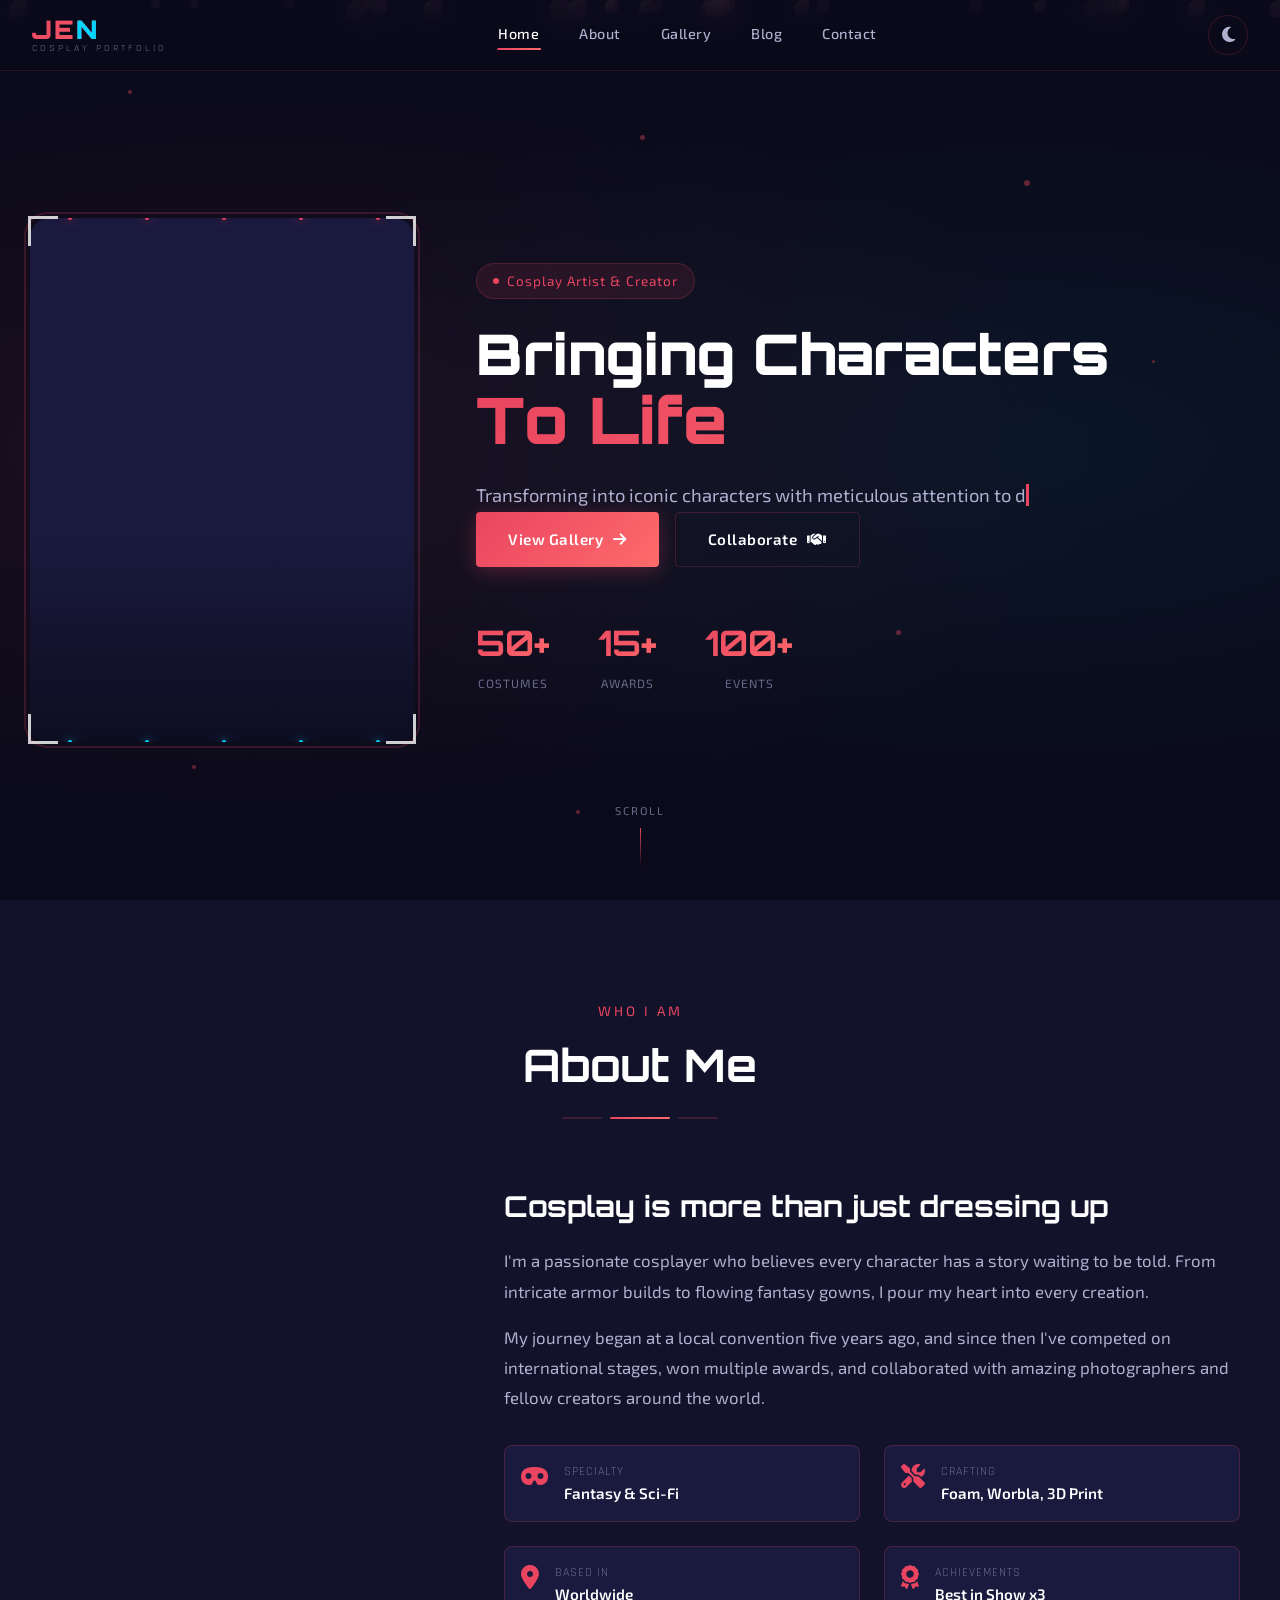
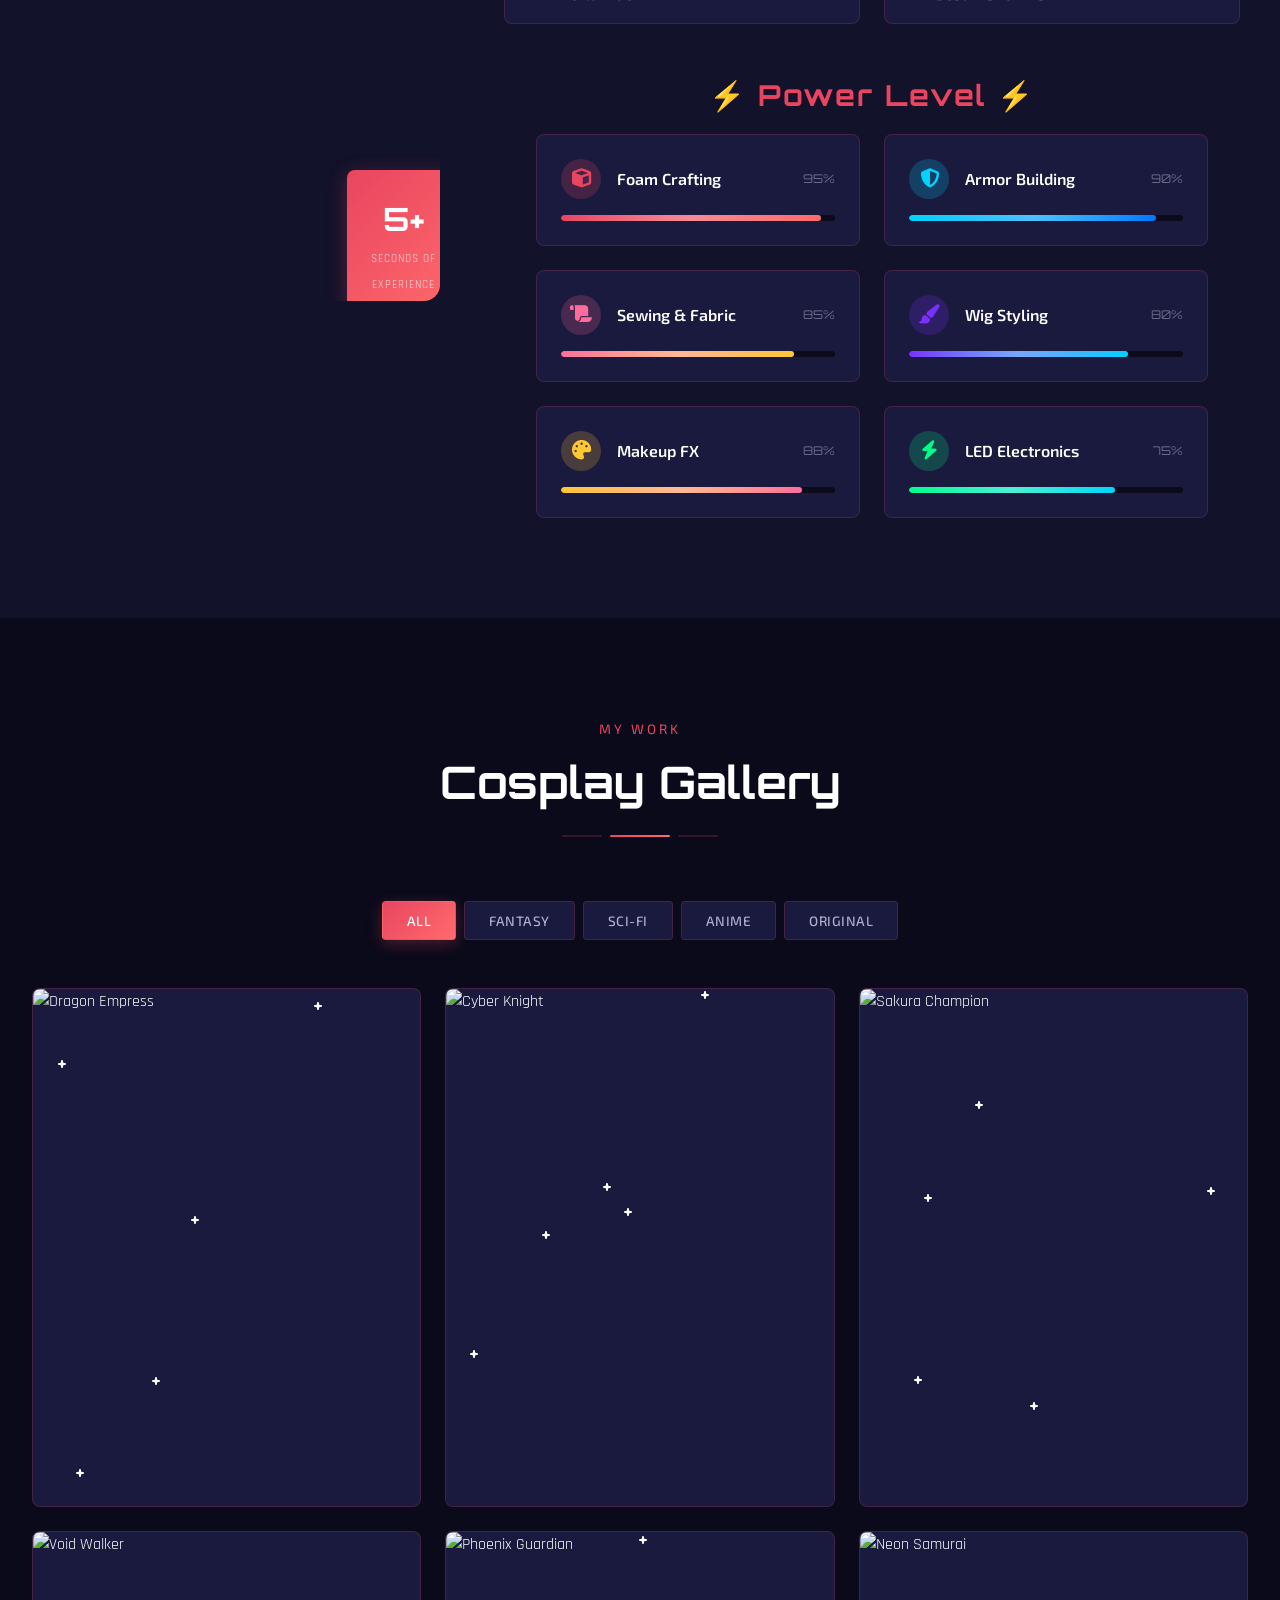
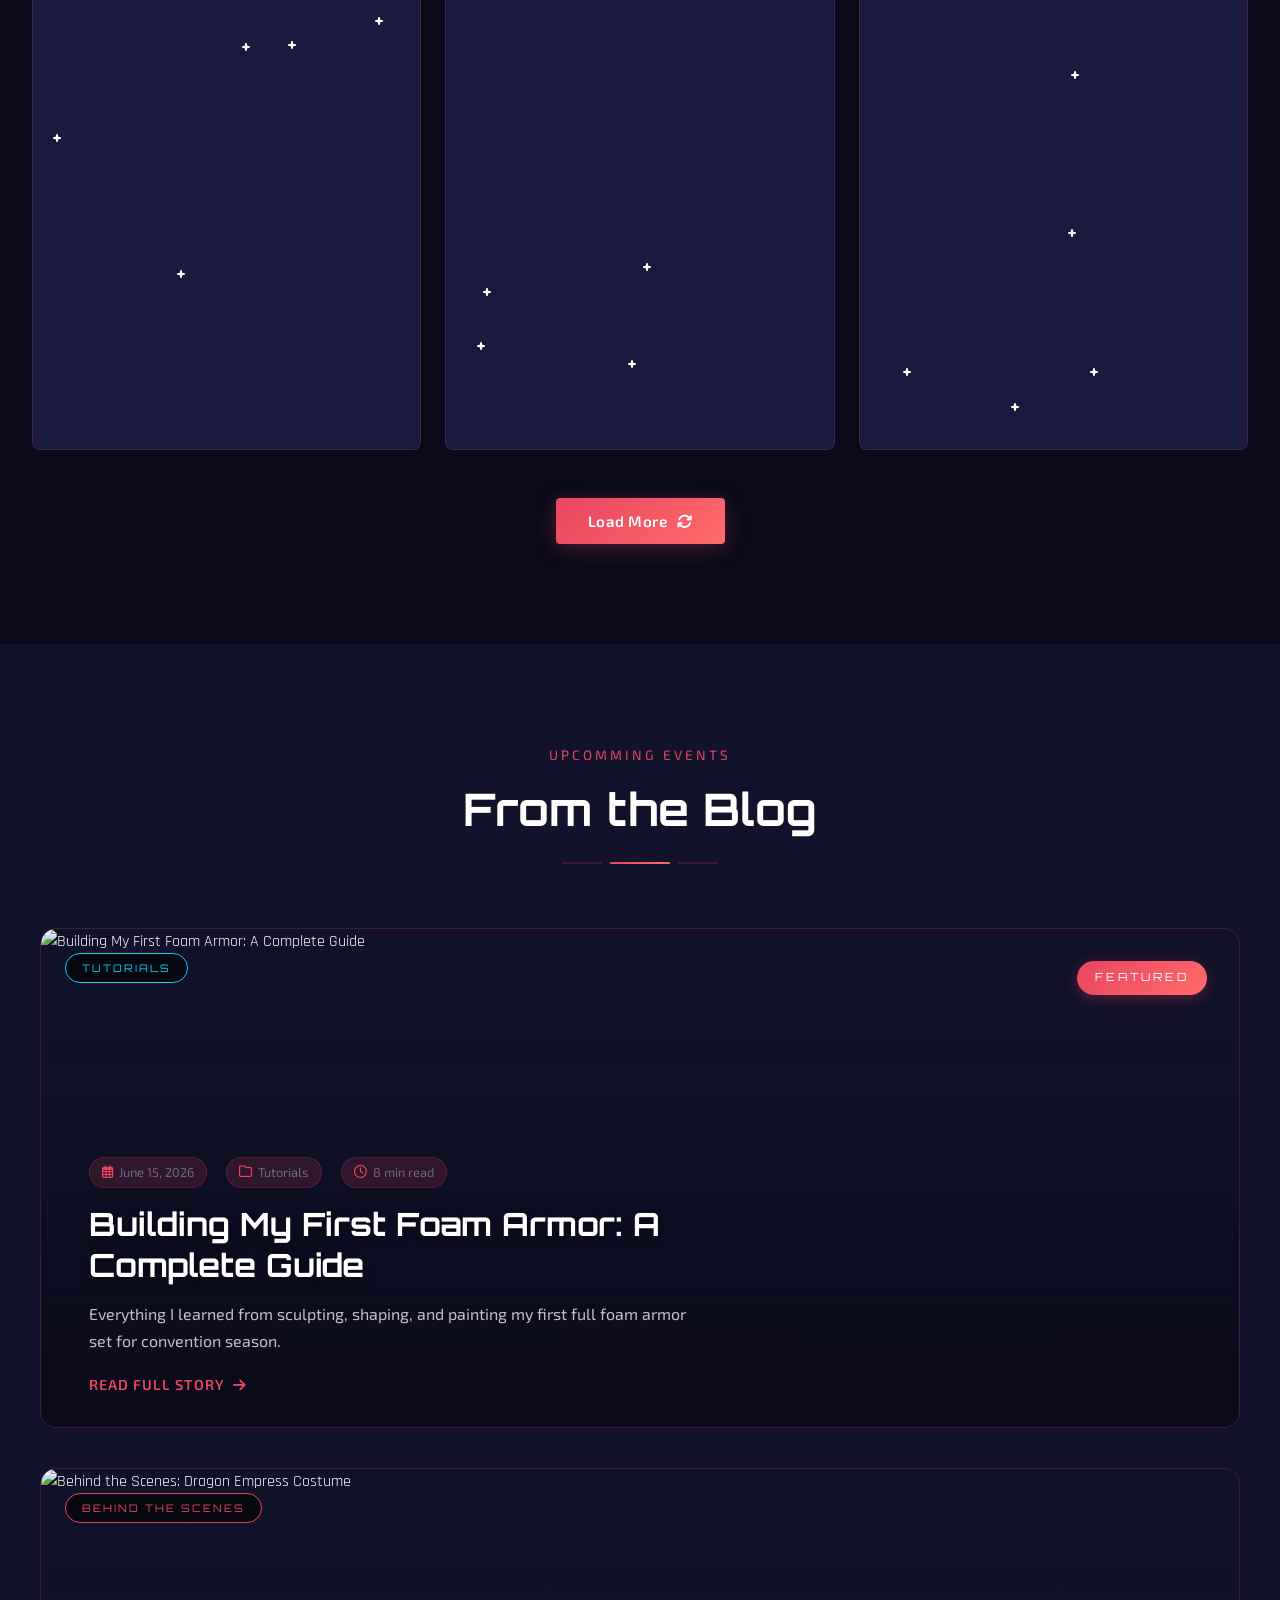
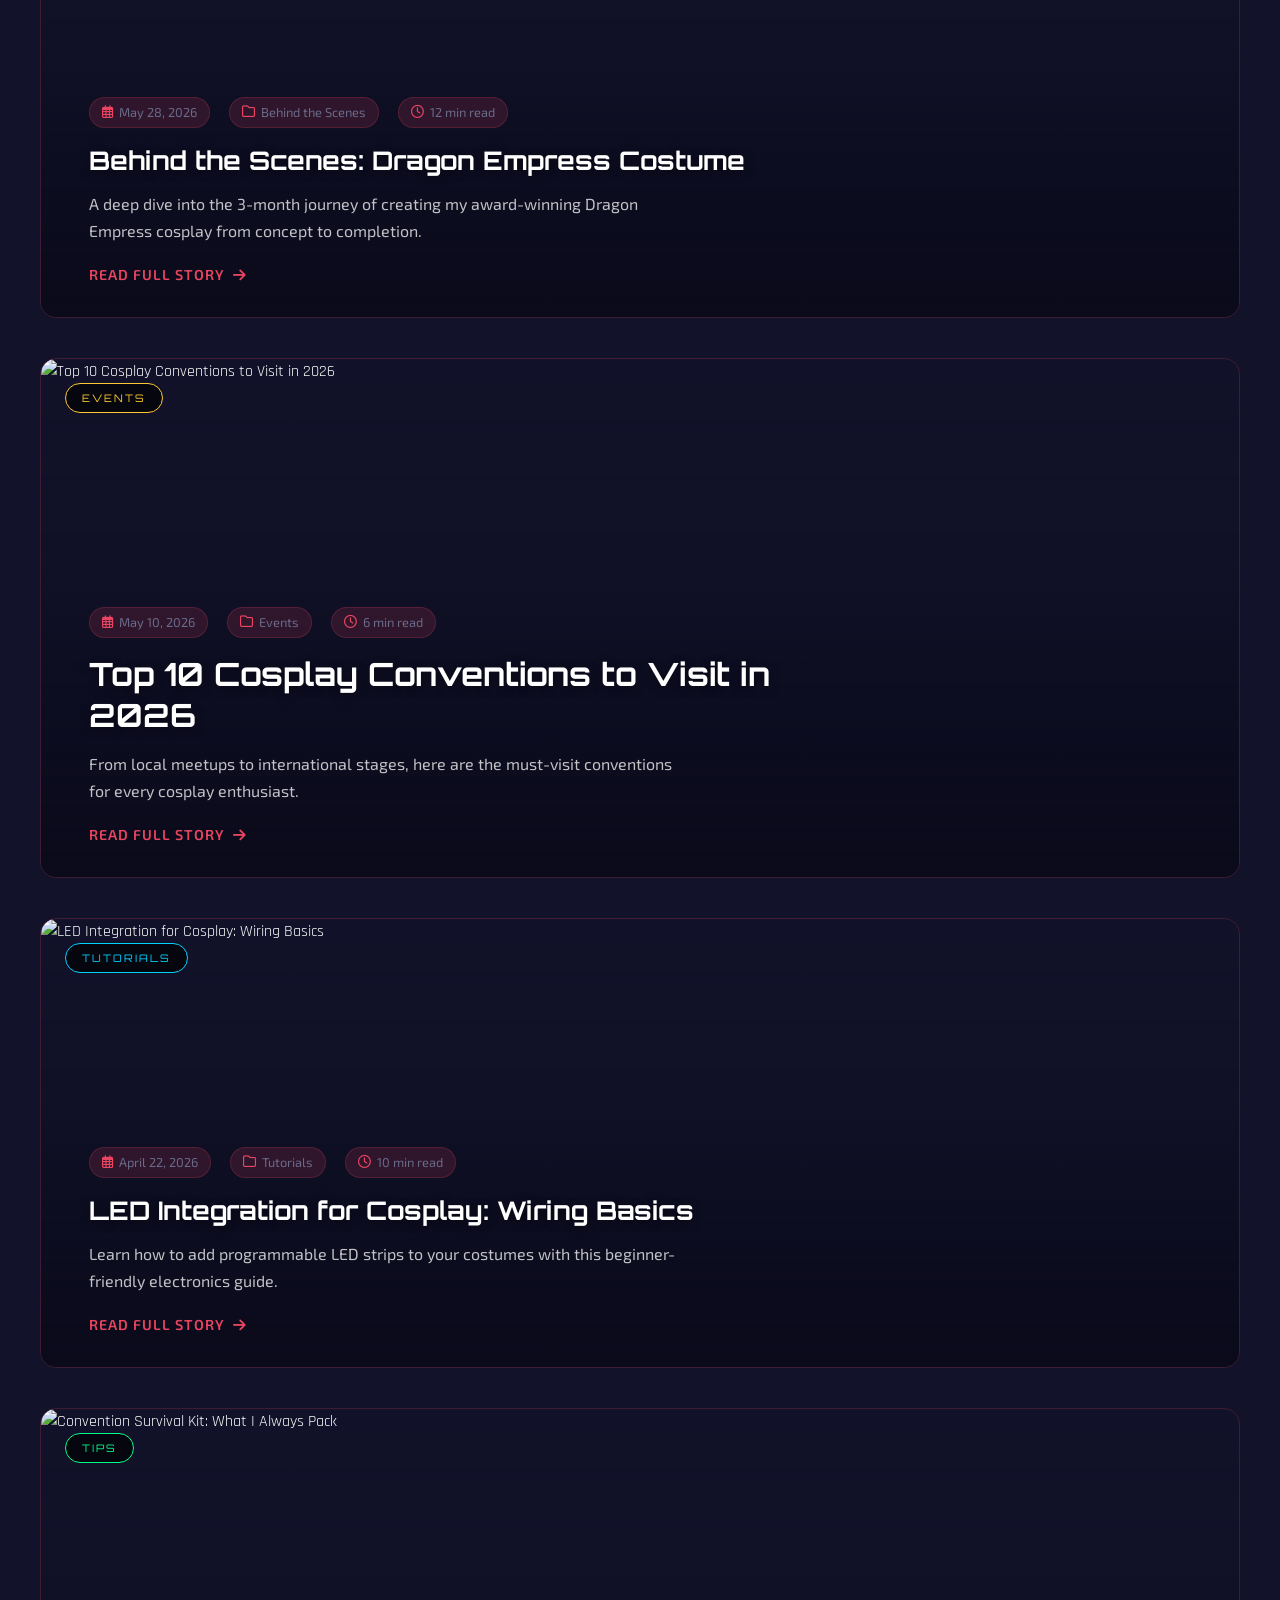
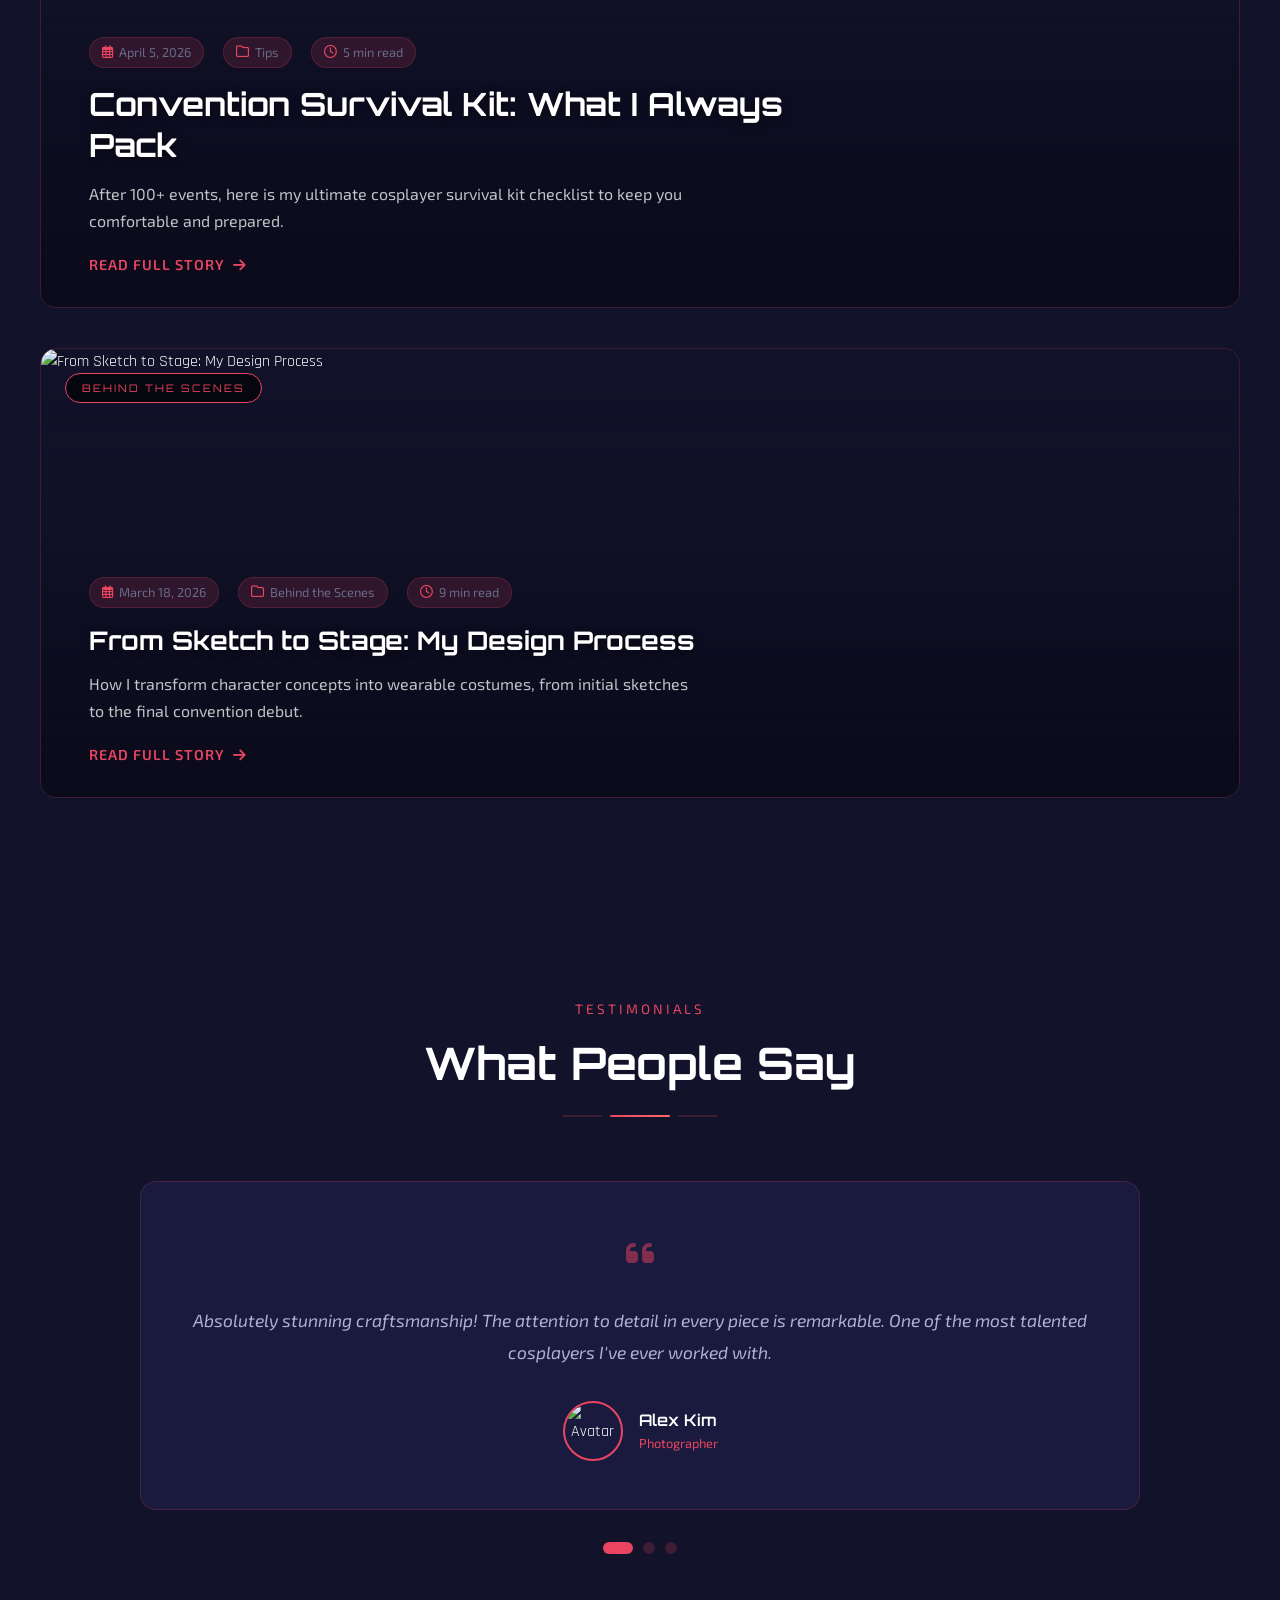
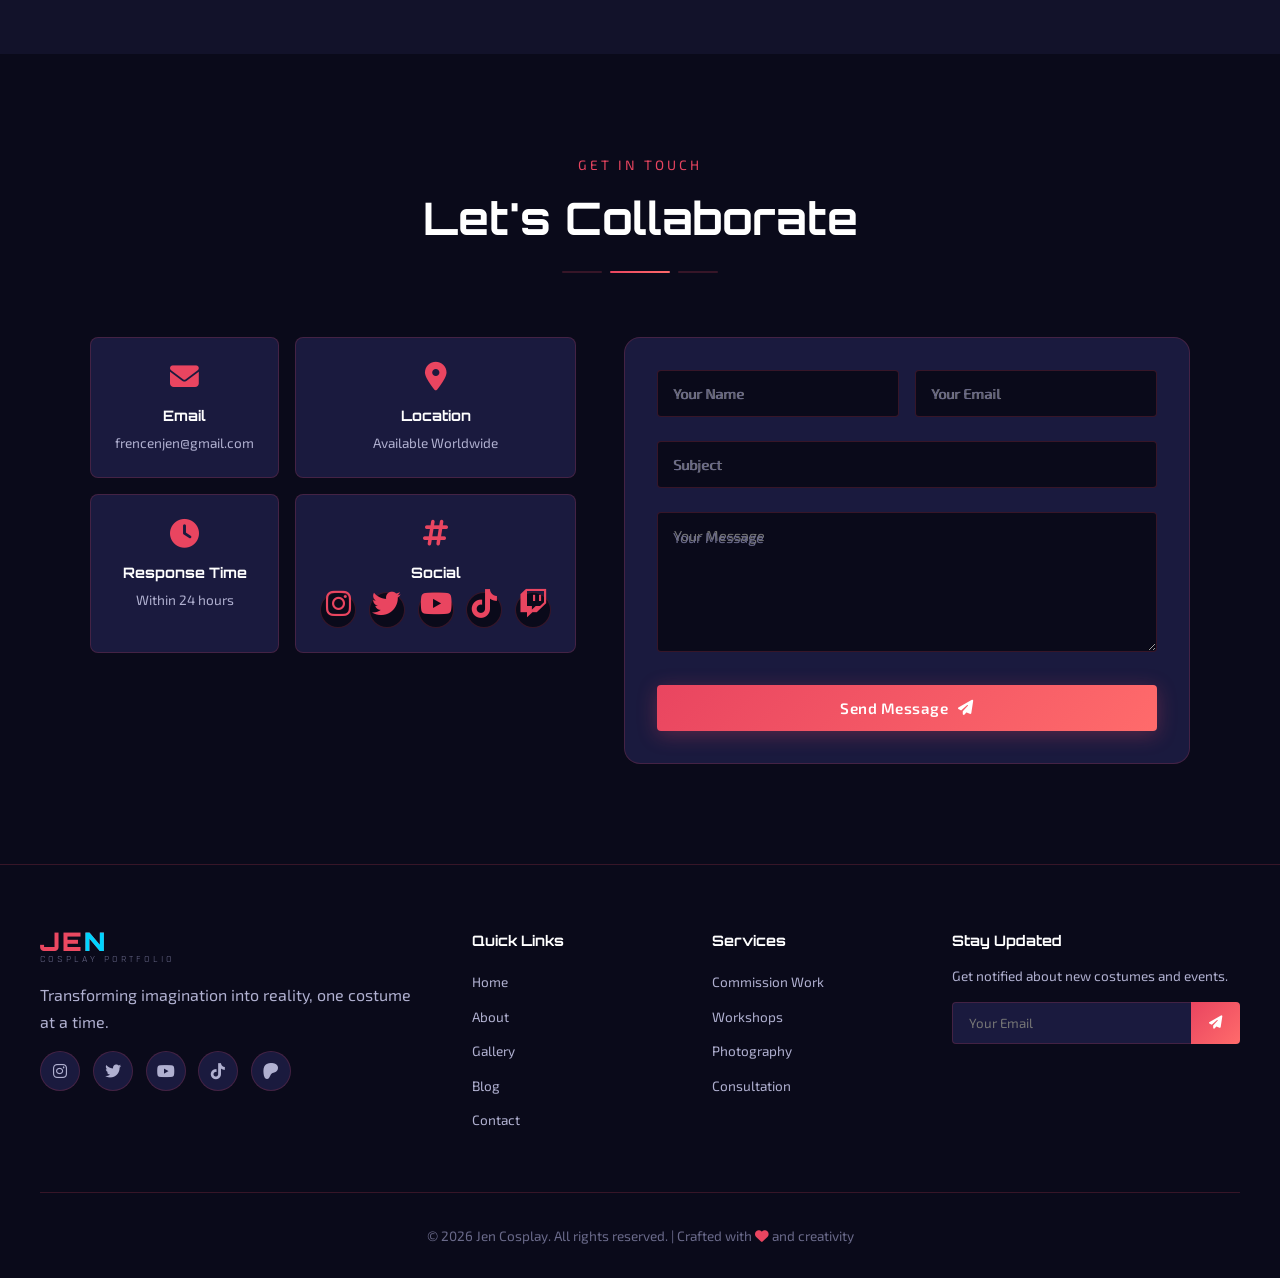
==== commit 31a86f46: "Add anime-themed UI effects - sakura petals, energy particles, typewriter, skill bars, 3D tilt cards" ====
--- a/index.html
+++ b/index.html
@@ -14,6 +14,7 @@
     rel="stylesheet" />
   <link rel="stylesheet" href="https://cdnjs.cloudflare.com/ajax/libs/font-awesome/6.5.1/css/all.min.css" />
   <link rel="stylesheet" href="assets/css/style.css" />
+  <link rel="stylesheet" href="assets/css/anime-effects.css" />
 </head>
 
 <body>
--- a/assets/css/anime-effects.css
+++ b/assets/css/anime-effects.css
@@ -0,0 +1,733 @@
+/* ============================================
+   JENPORT - Anime Effects & Advanced UI
+   ============================================ */
+
+/* ====== SAKURA PETAL PARTICLE SYSTEM ====== */
+.sakura-container {
+  position: fixed;
+  top: 0;
+  left: 0;
+  width: 100%;
+  height: 100%;
+  pointer-events: none;
+  z-index: 1;
+  overflow: hidden;
+}
+
+.sakura-petal {
+  position: absolute;
+  width: 12px;
+  height: 12px;
+  background: radial-gradient(ellipse at 30% 30%, #ffb7c5, #ff6b9d);
+  border-radius: 50% 0 50% 0;
+  opacity: 0.6;
+  animation: sakura-fall linear infinite;
+  filter: blur(0.5px);
+}
+
+.sakura-petal::after {
+  content: '';
+  position: absolute;
+  top: 2px;
+  left: 2px;
+  width: 6px;
+  height: 6px;
+  background: radial-gradient(ellipse at 30% 30%, #ffd4dc, #ff8fab);
+  border-radius: 50% 0 50% 0;
+  opacity: 0.8;
+}
+
+@keyframes sakura-fall {
+  0% {
+    transform: translateY(-20px) rotate(0deg) scale(1);
+    opacity: 0.6;
+  }
+  50% {
+    opacity: 0.8;
+  }
+  100% {
+    transform: translateY(100vh) rotate(720deg) scale(0.5);
+    opacity: 0;
+  }
+}
+
+/* ====== ENERGY PARTICLE FIELD ====== */
+.energy-field {
+  position: fixed;
+  top: 0;
+  left: 0;
+  width: 100%;
+  height: 100%;
+  pointer-events: none;
+  z-index: 0;
+  overflow: hidden;
+}
+
+.energy-particle {
+  position: absolute;
+  width: 3px;
+  height: 3px;
+  background: var(--accent-secondary);
+  border-radius: 50%;
+  box-shadow: 0 0 6px var(--accent-glow-blue), 0 0 12px var(--accent-secondary);
+  animation: energy-float 8s ease-in-out infinite;
+  opacity: 0;
+}
+
+@keyframes energy-float {
+  0% { transform: translate(0, 0) scale(0); opacity: 0; }
+  20% { opacity: 0.8; }
+  80% { opacity: 0.8; }
+  100% { transform: translate(var(--dx), var(--dy)) scale(1.5); opacity: 0; }
+}
+
+/* ====== MANGA SPEED LINES ====== */
+.speed-lines {
+  position: fixed;
+  top: 0;
+  left: 0;
+  width: 100%;
+  height: 100%;
+  pointer-events: none;
+  z-index: 0;
+  overflow: hidden;
+  opacity: 0;
+  transition: opacity 0.5s ease;
+}
+
+.speed-lines.active {
+  opacity: 0.15;
+}
+
+.speed-line {
+  position: absolute;
+  width: 1px;
+  height: 100%;
+  background: linear-gradient(to bottom, transparent, var(--accent-primary), transparent);
+  animation: speed-line-move 0.3s linear infinite;
+}
+
+@keyframes speed-line-move {
+  0% { transform: translateY(-100%); }
+  100% { transform: translateY(100%); }
+}
+
+/* ====== TYPEWRITER EFFECT ====== */
+.typewriter-text {
+  display: inline;
+  border-right: 3px solid var(--accent-primary);
+  animation: blink-cursor 0.8s step-end infinite;
+  white-space: nowrap;
+  overflow: hidden;
+}
+
+@keyframes blink-cursor {
+  0%, 100% { border-color: var(--accent-primary); }
+  50% { border-color: transparent; }
+}
+
+/* ====== GLITCH TEXT EFFECT ====== */
+.glitch-text {
+  position: relative;
+  display: inline-block;
+}
+
+.glitch-text::before,
+.glitch-text::after {
+  content: attr(data-text);
+  position: absolute;
+  top: 0;
+  left: 0;
+  width: 100%;
+  height: 100%;
+  opacity: 0;
+}
+
+.glitch-text:hover::before {
+  color: var(--accent-secondary);
+  animation: glitch-1 0.4s ease-in-out;
+  opacity: 0.8;
+  clip-path: inset(20% 0 60% 0);
+}
+
+.glitch-text:hover::after {
+  color: var(--accent-primary);
+  animation: glitch-2 0.4s ease-in-out 0.1s;
+  opacity: 0.8;
+  clip-path: inset(60% 0 10% 0);
+}
+
+@keyframes glitch-1 {
+  0% { transform: translate(0); }
+  20% { transform: translate(-3px, 2px); }
+  40% { transform: translate(3px, -1px); }
+  60% { transform: translate(-2px, 3px); }
+  80% { transform: translate(2px, -2px); }
+  100% { transform: translate(0); }
+}
+
+@keyframes glitch-2 {
+  0% { transform: translate(0); }
+  20% { transform: translate(3px, -2px); }
+  40% { transform: translate(-3px, 1px); }
+  60% { transform: translate(2px, -3px); }
+  80% { transform: translate(-2px, 2px); }
+  100% { transform: translate(0); }
+}
+
+/* ====== 3D TILT CARDS ====== */
+.tilt-card {
+  transform-style: preserve-3d;
+  perspective: 1000px;
+  transition: transform 0.1s ease;
+}
+
+.tilt-card .tilt-content {
+  transform: translateZ(30px);
+  transition: transform 0.3s ease;
+}
+
+.tilt-card .tilt-shadow {
+  transform: translateZ(-20px);
+  opacity: 0.3;
+  transition: opacity 0.3s ease;
+}
+
+.tilt-card:hover .tilt-shadow {
+  opacity: 0.6;
+}
+
+/* ====== ANIME SKILL/POWER BARS ====== */
+.skill-section {
+  max-width: 1200px;
+  margin: 3rem auto 0;
+  padding: 0 2rem;
+}
+
+.skill-section-title {
+  font-family: var(--font-display);
+  font-size: 1.4rem;
+  text-align: center;
+  margin-bottom: 2rem;
+  color: var(--text-primary);
+  letter-spacing: 2px;
+}
+
+.skill-section-title span {
+  color: var(--accent-primary);
+}
+
+.skills-grid {
+  display: grid;
+  grid-template-columns: repeat(auto-fit, minmax(280px, 1fr));
+  gap: 1.5rem;
+}
+
+.skill-card {
+  background: var(--bg-card);
+  border: 1px solid var(--border-color);
+  border-radius: var(--border-radius-md);
+  padding: 1.5rem;
+  transition: all var(--transition-normal);
+  position: relative;
+  overflow: hidden;
+}
+
+.skill-card::before {
+  content: '';
+  position: absolute;
+  top: 0;
+  left: 0;
+  width: 3px;
+  height: 100%;
+  background: var(--gradient-primary);
+  opacity: 0;
+  transition: opacity var(--transition-normal);
+}
+
+.skill-card:hover::before {
+  opacity: 1;
+}
+
+.skill-card:hover {
+  border-color: var(--accent-primary);
+  transform: translateX(5px);
+  box-shadow: 0 8px 30px rgba(0,0,0,0.3);
+}
+
+.skill-header {
+  display: flex;
+  align-items: center;
+  gap: 1rem;
+  margin-bottom: 1rem;
+}
+
+.skill-icon {
+  width: 40px;
+  height: 40px;
+  border-radius: 50%;
+  display: flex;
+  align-items: center;
+  justify-content: center;
+  font-size: 1.2rem;
+  flex-shrink: 0;
+}
+
+.skill-icon.foam { background: rgba(233, 69, 96, 0.2); color: var(--accent-primary); }
+.skill-icon.armor { background: rgba(0, 212, 255, 0.2); color: var(--accent-secondary); }
+.skill-icon.sewing { background: rgba(255, 107, 155, 0.2); color: #ff6b9d; }
+.skill-icon.wig { background: rgba(123, 47, 255, 0.2); color: #7b2fff; }
+.skill-icon.makeup { background: rgba(255, 200, 50, 0.2); color: #ffc832; }
+.skill-icon.led { background: rgba(0, 255, 136, 0.2); color: #00ff88; }
+
+.skill-name {
+  font-family: var(--font-alt);
+  font-weight: 600;
+  font-size: 1rem;
+  color: var(--text-primary);
+}
+
+.skill-level {
+  font-size: 0.75rem;
+  color: var(--text-muted);
+  margin-left: auto;
+  font-family: var(--font-display);
+}
+
+.skill-bar {
+  width: 100%;
+  height: 6px;
+  background: var(--bg-primary);
+  border-radius: 3px;
+  overflow: hidden;
+  position: relative;
+}
+
+.skill-bar-fill {
+  height: 100%;
+  border-radius: 3px;
+  width: 0;
+  transition: width 1.5s cubic-bezier(0.25, 0.46, 0.45, 0.94);
+  position: relative;
+}
+
+.skill-bar-fill::after {
+  content: '';
+  position: absolute;
+  top: 0;
+  left: 0;
+  width: 100%;
+  height: 100%;
+  background: linear-gradient(90deg, transparent, rgba(255,255,255,0.3), transparent);
+  animation: bar-shine 2s ease-in-out infinite;
+}
+
+@keyframes bar-shine {
+  0% { transform: translateX(-100%); }
+  100% { transform: translateX(100%); }
+}
+
+.skill-bar-fill.primary { background: var(--gradient-primary); }
+.skill-bar-fill.secondary { background: var(--gradient-secondary); }
+.skill-bar-fill.tertiary { background: linear-gradient(135deg, #ff6b9d, #ffc832); }
+.skill-bar-fill.purple { background: linear-gradient(135deg, #7b2fff, #00d4ff); }
+.skill-bar-fill.gold { background: linear-gradient(135deg, #ffc832, #ff6b9d); }
+.skill-bar-fill.green { background: linear-gradient(135deg, #00ff88, #00d4ff); }
+
+/* ====== ANIME CHARACTER STAT CARD ====== */
+.anime-stats {
+  display: grid;
+  grid-template-columns: repeat(auto-fit, minmax(200px, 1fr));
+  gap: 1rem;
+  margin-top: 2rem;
+}
+
+.anime-stat {
+  background: var(--bg-card);
+  border: 1px solid var(--border-color);
+  border-radius: var(--border-radius-md);
+  padding: 1.2rem;
+  text-align: center;
+  position: relative;
+  overflow: hidden;
+  transition: all var(--transition-normal);
+}
+
+.anime-stat:hover {
+  border-color: var(--accent-primary);
+  transform: translateY(-5px);
+  box-shadow: 0 10px 30px rgba(0,0,0,0.3);
+}
+
+.anime-stat-icon {
+  font-size: 2rem;
+  margin-bottom: 0.5rem;
+  display: block;
+}
+
+.anime-stat-value {
+  font-family: var(--font-display);
+  font-size: 1.8rem;
+  font-weight: 700;
+  background: var(--gradient-primary);
+  -webkit-background-clip: text;
+  -webkit-text-fill-color: transparent;
+  background-clip: text;
+}
+
+.anime-stat-label {
+  font-family: var(--font-alt);
+  font-size: 0.75rem;
+  color: var(--text-muted);
+  text-transform: uppercase;
+  letter-spacing: 1px;
+}
+
+/* ====== KEN BURNS EFFECT ====== */
+.ken-burns {
+  overflow: hidden;
+}
+
+.ken-burns img,
+.ken-burns video {
+  transition: transform 8s ease, filter 0.5s ease;
+}
+
+.ken-burns:hover img,
+.ken-burns:hover video {
+  transform: scale(1.15);
+  filter: brightness(1.1) contrast(1.1);
+}
+
+/* ====== SCROLL-TRIGGERED ANIME TRANSFORMATIONS ====== */
+.reveal-anime {
+  opacity: 0;
+  transform: translateY(60px) scale(0.95);
+  transition: all 0.8s cubic-bezier(0.25, 0.46, 0.45, 0.94);
+}
+
+.reveal-anime.visible {
+  opacity: 1;
+  transform: translateY(0) scale(1);
+}
+
+.reveal-anime-left {
+  opacity: 0;
+  transform: translateX(-80px) rotate(-5deg);
+  transition: all 0.8s cubic-bezier(0.25, 0.46, 0.45, 0.94);
+}
+
+.reveal-anime-left.visible {
+  opacity: 1;
+  transform: translateX(0) rotate(0deg);
+}
+
+.reveal-anime-right {
+  opacity: 0;
+  transform: translateX(80px) rotate(5deg);
+  transition: all 0.8s cubic-bezier(0.25, 0.46, 0.45, 0.94);
+}
+
+.reveal-anime-right.visible {
+  opacity: 1;
+  transform: translateX(0) rotate(0deg);
+}
+
+.reveal-anime-scale {
+  opacity: 0;
+  transform: scale(0.5);
+  transition: all 0.8s cubic-bezier(0.68, -0.55, 0.265, 1.55);
+}
+
+.reveal-anime-scale.visible {
+  opacity: 1;
+  transform: scale(1);
+}
+
+/* ====== ANIME-STYLE BORDER FRAMES ====== */
+.anime-frame {
+  position: relative;
+  border: 2px solid transparent;
+  background-clip: padding-box;
+}
+
+.anime-frame::before {
+  content: '';
+  position: absolute;
+  inset: -2px;
+  border-radius: inherit;
+  background: linear-gradient(135deg, var(--accent-primary), var(--accent-secondary), var(--accent-primary), var(--accent-tertiary));
+  background-size: 300% 300%;
+  animation: frame-rotate 4s linear infinite;
+  z-index: -1;
+  opacity: 0;
+  transition: opacity var(--transition-normal);
+}
+
+.anime-frame:hover::before {
+  opacity: 1;
+}
+
+@keyframes frame-rotate {
+  0% { background-position: 0% 50%; }
+  50% { background-position: 100% 50%; }
+  100% { background-position: 0% 50%; }
+}
+
+/* ====== PULSE RING EFFECT ====== */
+.pulse-ring {
+  position: relative;
+}
+
+.pulse-ring::after {
+  content: '';
+  position: absolute;
+  inset: -4px;
+  border-radius: inherit;
+  border: 2px solid var(--accent-primary);
+  animation: pulse-ring 2s ease-out infinite;
+  opacity: 0;
+}
+
+@keyframes pulse-ring {
+  0% { transform: scale(1); opacity: 0.6; }
+  100% { transform: scale(1.3); opacity: 0; }
+}
+
+/* ====== FLOATING ELEMENTS ====== */
+.float-anime {
+  animation: float-anime 4s ease-in-out infinite;
+}
+
+.float-anime-delay-1 { animation-delay: 0.5s; }
+.float-anime-delay-2 { animation-delay: 1s; }
+.float-anime-delay-3 { animation-delay: 1.5s; }
+
+@keyframes float-anime {
+  0%, 100% { transform: translateY(0) rotate(0deg); }
+  33% { transform: translateY(-10px) rotate(2deg); }
+  66% { transform: translateY(5px) rotate(-1deg); }
+}
+
+/* ====== SPARKLE EFFECT ====== */
+.sparkle-container {
+  position: absolute;
+  inset: 0;
+  pointer-events: none;
+  overflow: hidden;
+}
+
+.sparkle {
+  position: absolute;
+  width: 4px;
+  height: 4px;
+  background: #fff;
+  border-radius: 50%;
+  animation: sparkle 1.5s ease-in-out infinite;
+}
+
+.sparkle::before {
+  content: '';
+  position: absolute;
+  top: -2px;
+  left: 1px;
+  width: 2px;
+  height: 8px;
+  background: #fff;
+  border-radius: 1px;
+}
+
+.sparkle::after {
+  content: '';
+  position: absolute;
+  top: 1px;
+  left: -2px;
+  width: 8px;
+  height: 2px;
+  background: #fff;
+  border-radius: 1px;
+}
+
+@keyframes sparkle {
+  0%, 100% { opacity: 0; transform: scale(0.5); }
+  50% { opacity: 1; transform: scale(1.2); }
+}
+
+/* ====== MAGIC CIRCLE EFFECT ====== */
+.magic-circle {
+  position: absolute;
+  width: 200px;
+  height: 200px;
+  border: 2px solid var(--accent-primary);
+  border-radius: 50%;
+  pointer-events: none;
+  opacity: 0;
+  animation: magic-circle 3s ease-in-out infinite;
+}
+
+@keyframes magic-circle {
+  0% { transform: scale(0.5) rotate(0deg); opacity: 0; }
+  50% { transform: scale(1.2) rotate(180deg); opacity: 0.3; }
+  100% { transform: scale(0.5) rotate(360deg); opacity: 0; }
+}
+
+/* ====== HERO ENHANCEMENTS ====== */
+.hero-title .title-line {
+  opacity: 0;
+  transform: translateY(30px);
+  animation: title-reveal 0.8s ease forwards;
+}
+
+.hero-title .title-line:nth-child(1) { animation-delay: 0.3s; }
+.hero-title .title-line:nth-child(2) { animation-delay: 0.6s; }
+
+@keyframes title-reveal {
+  to { opacity: 1; transform: translateY(0); }
+}
+
+/* ====== GALLERY ENHANCEMENTS ====== */
+.gallery-item {
+  position: relative;
+  overflow: hidden;
+}
+
+.gallery-item .gallery-hover-effects {
+  position: absolute;
+  inset: 0;
+  display: flex;
+  align-items: center;
+  justify-content: center;
+  opacity: 0;
+  transition: opacity 0.3s ease;
+  z-index: 3;
+}
+
+.gallery-item:hover .gallery-hover-effects {
+  opacity: 1;
+}
+
+.gallery-hover-effects .hover-ring {
+  width: 60px;
+  height: 60px;
+  border: 2px solid #fff;
+  border-radius: 50%;
+  display: flex;
+  align-items: center;
+  justify-content: center;
+  font-size: 1.5rem;
+  color: #fff;
+  animation: pulse-ring 2s ease-out infinite;
+  background: rgba(0,0,0,0.3);
+  backdrop-filter: blur(4px);
+}
+
+/* ====== BLOG ENHANCEMENTS ====== */
+.blog-featured-card {
+  position: relative;
+}
+
+.blog-featured-card .blog-category-badge {
+  position: absolute;
+  top: 1.5rem;
+  left: 1.5rem;
+  z-index: 5;
+  padding: 6px 16px;
+  border-radius: 20px;
+  font-family: var(--font-display);
+  font-size: 0.65rem;
+  letter-spacing: 2px;
+  text-transform: uppercase;
+  background: rgba(0,0,0,0.6);
+  backdrop-filter: blur(8px);
+  border: 1px solid rgba(255,255,255,0.1);
+  color: #fff;
+}
+
+.blog-featured-card .blog-category-badge.tutorials { border-color: var(--accent-secondary); color: var(--accent-secondary); }
+.blog-featured-card .blog-category-badge.behind { border-color: var(--accent-primary); color: var(--accent-primary); }
+.blog-featured-card .blog-category-badge.events { border-color: #ffc832; color: #ffc832; }
+.blog-featured-card .blog-category-badge.tips { border-color: #00ff88; color: #00ff88; }
+
+/* ====== CONTACT FORM ENHANCEMENTS ====== */
+.contact-form .form-group input:focus,
+.contact-form .form-group textarea:focus {
+  border-color: var(--accent-primary);
+  box-shadow: 0 0 20px var(--accent-glow), 0 0 40px var(--accent-glow);
+  transform: translateY(-2px);
+}
+
+.contact-form .btn-primary {
+  position: relative;
+  overflow: hidden;
+}
+
+.contact-form .btn-primary::after {
+  content: '';
+  position: absolute;
+  top: -50%;
+  left: -50%;
+  width: 200%;
+  height: 200%;
+  background: linear-gradient(45deg, transparent, rgba(255,255,255,0.1), transparent);
+  transform: rotate(45deg);
+  transition: all 0.5s ease;
+  opacity: 0;
+}
+
+.contact-form .btn-primary:hover::after {
+  opacity: 1;
+  left: 100%;
+}
+
+/* ====== FOOTER ENHANCEMENTS ====== */
+.footer-social a {
+  position: relative;
+  overflow: hidden;
+}
+
+.footer-social a::before {
+  content: '';
+  position: absolute;
+  inset: 0;
+  border-radius: 50%;
+  background: var(--gradient-primary);
+  transform: scale(0);
+  transition: transform 0.3s ease;
+  z-index: -1;
+}
+
+.footer-social a:hover::before {
+  transform: scale(1);
+}
+
+/* ====== LOADING SCREEN ENHANCEMENT ====== */
+.preloader-inner .preloader-ring {
+  border-color: var(--border-color);
+  border-top-color: var(--accent-primary);
+  border-right-color: var(--accent-secondary);
+  animation: spin 0.8s linear infinite, ring-glow 1.5s ease-in-out infinite;
+}
+
+@keyframes ring-glow {
+  0%, 100% { box-shadow: 0 0 10px var(--accent-glow); }
+  50% { box-shadow: 0 0 30px var(--accent-glow), 0 0 60px var(--accent-glow-blue); }
+}
+
+/* ====== RESPONSIVE ====== */
+@media (max-width: 768px) {
+  .skills-grid {
+    grid-template-columns: 1fr;
+  }
+  .anime-stats {
+    grid-template-columns: repeat(2, 1fr);
+  }
+  .sakura-petal {
+    display: none;
+  }
+}
+
+@media (max-width: 480px) {
+  .anime-stats {
+    grid-template-columns: 1fr;
+  }
+}
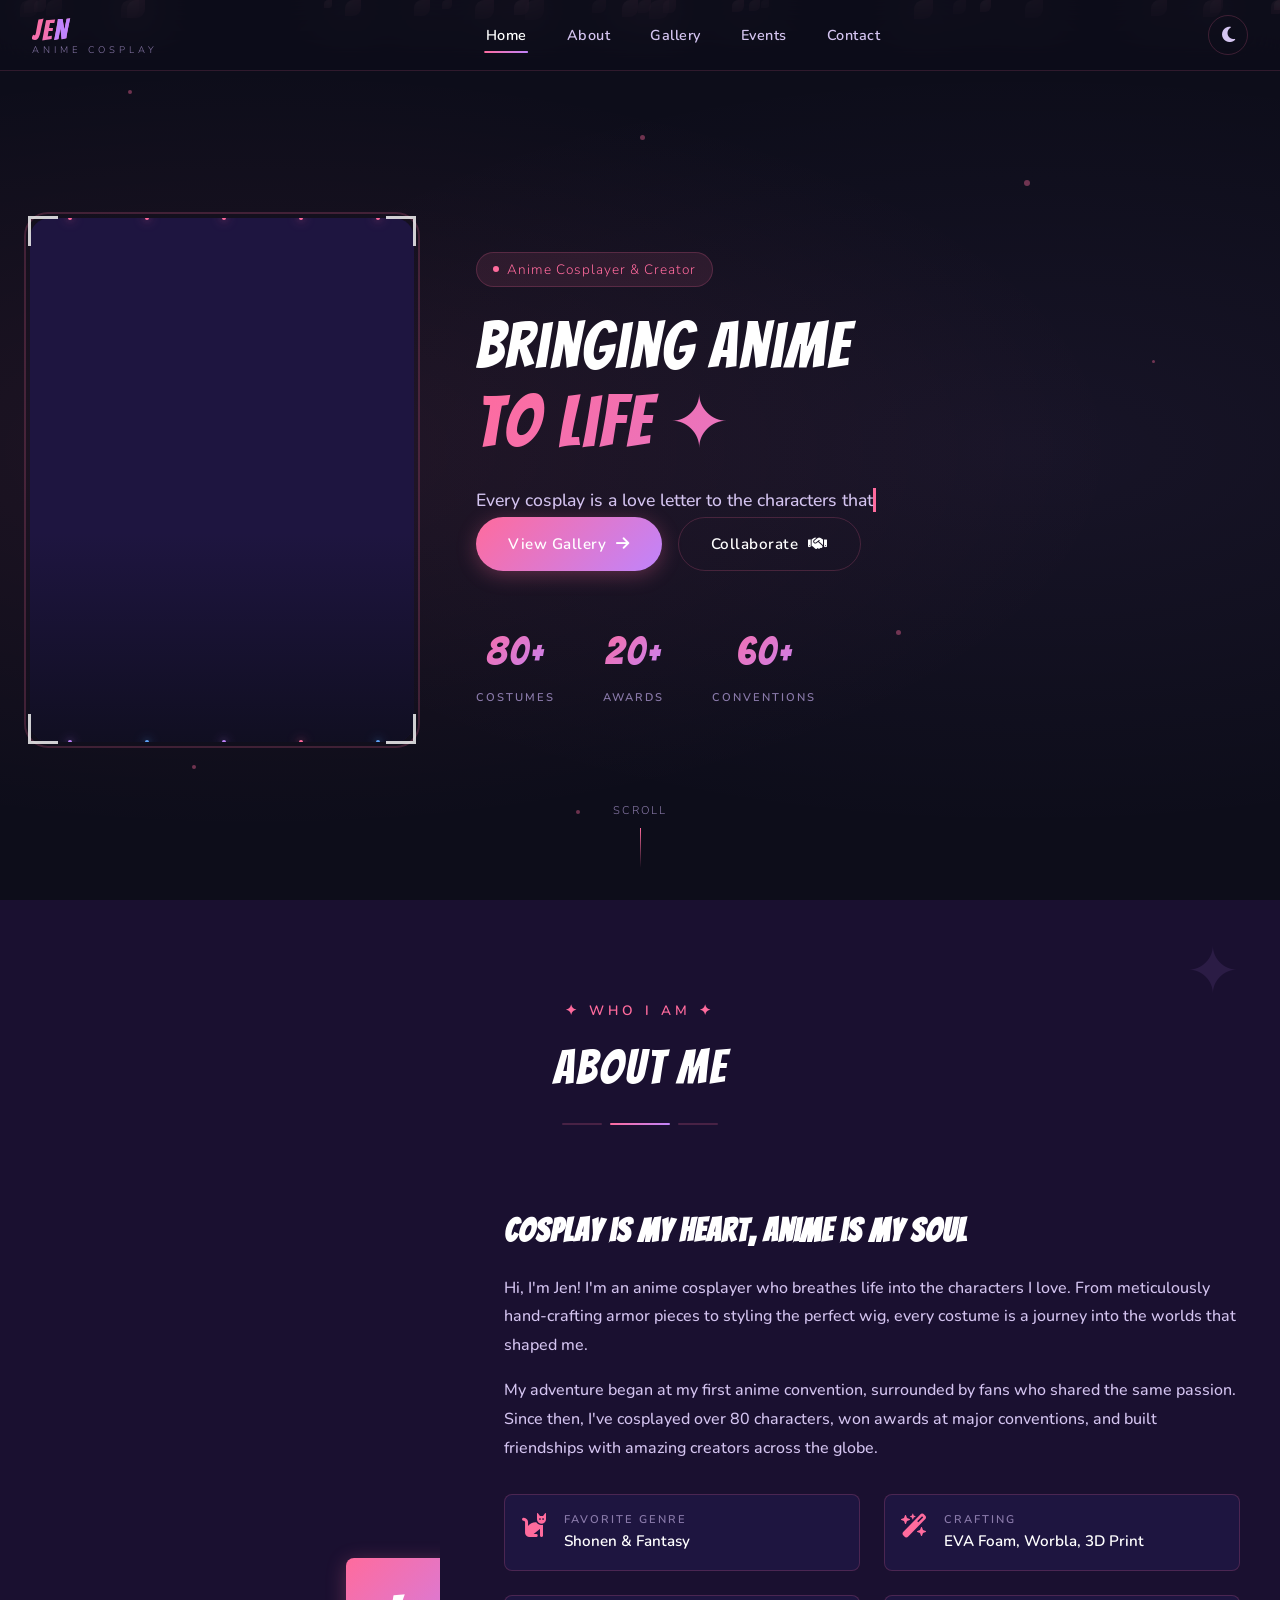
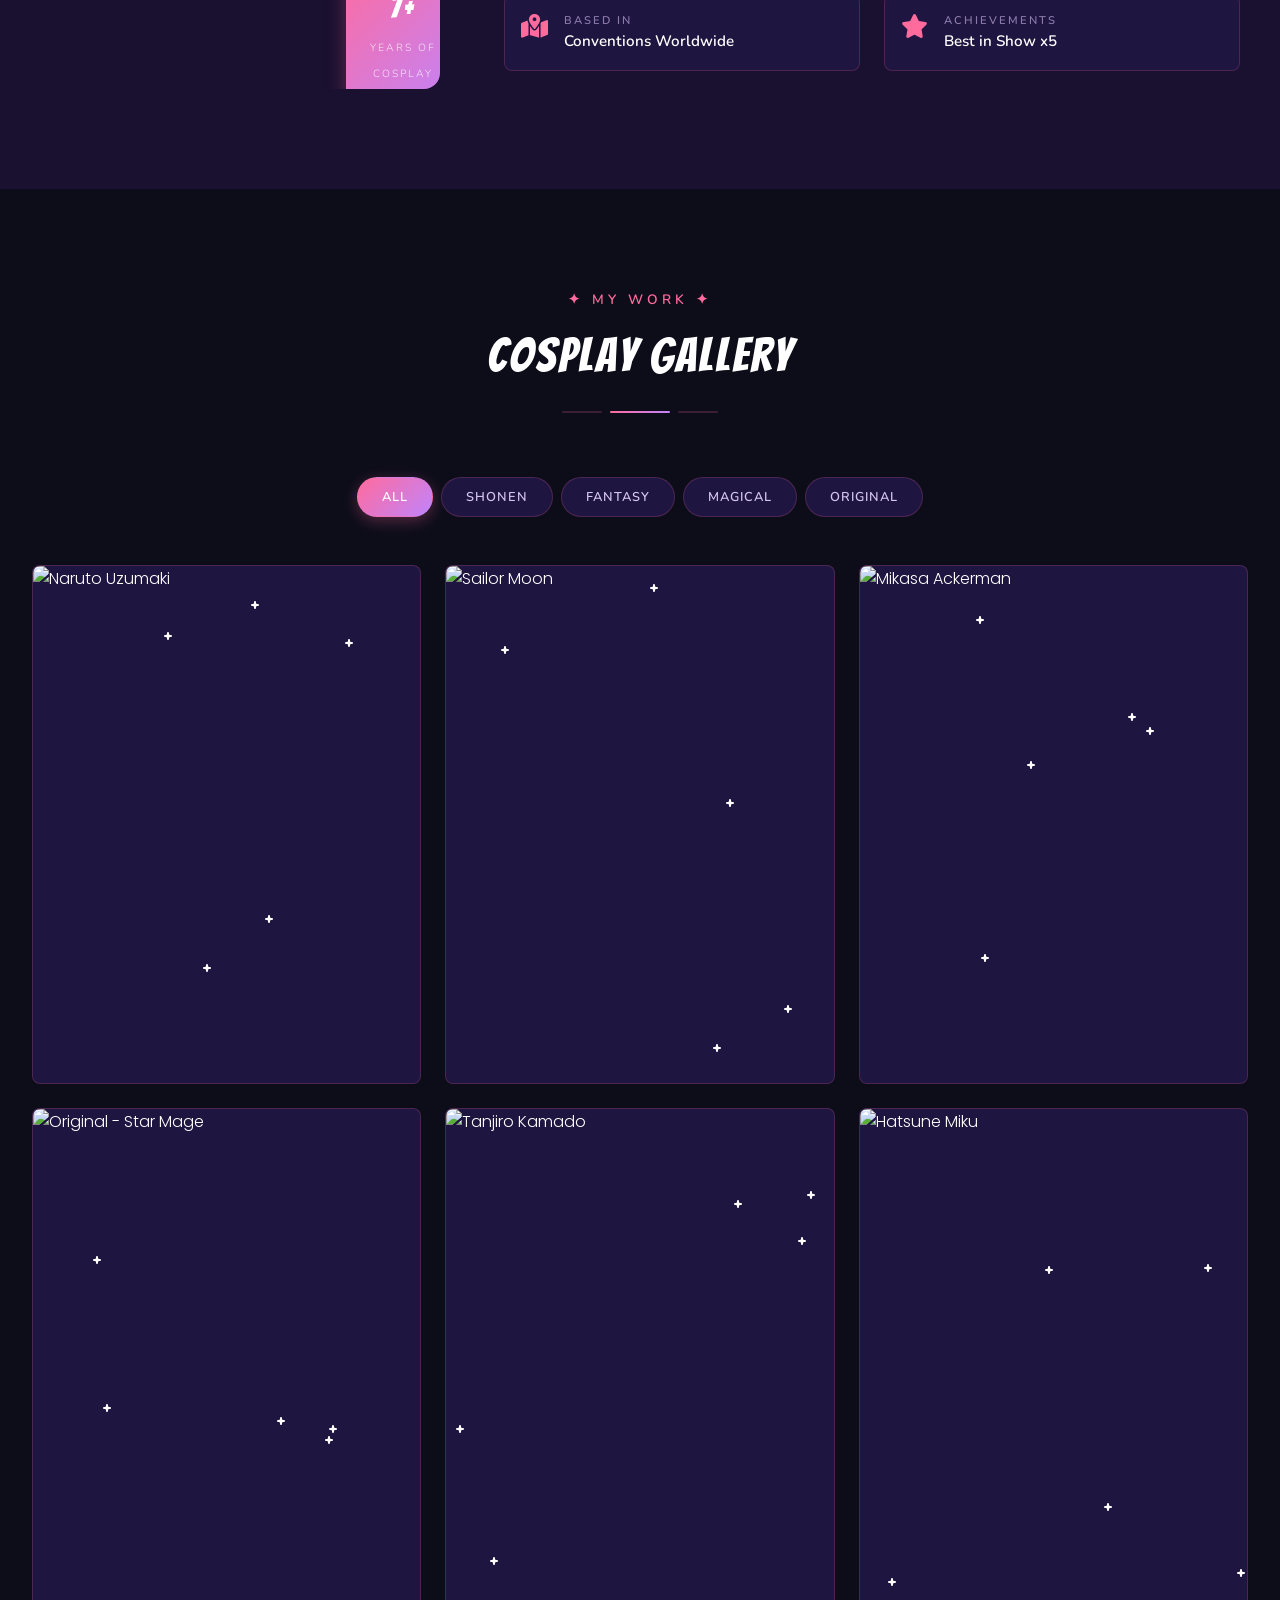
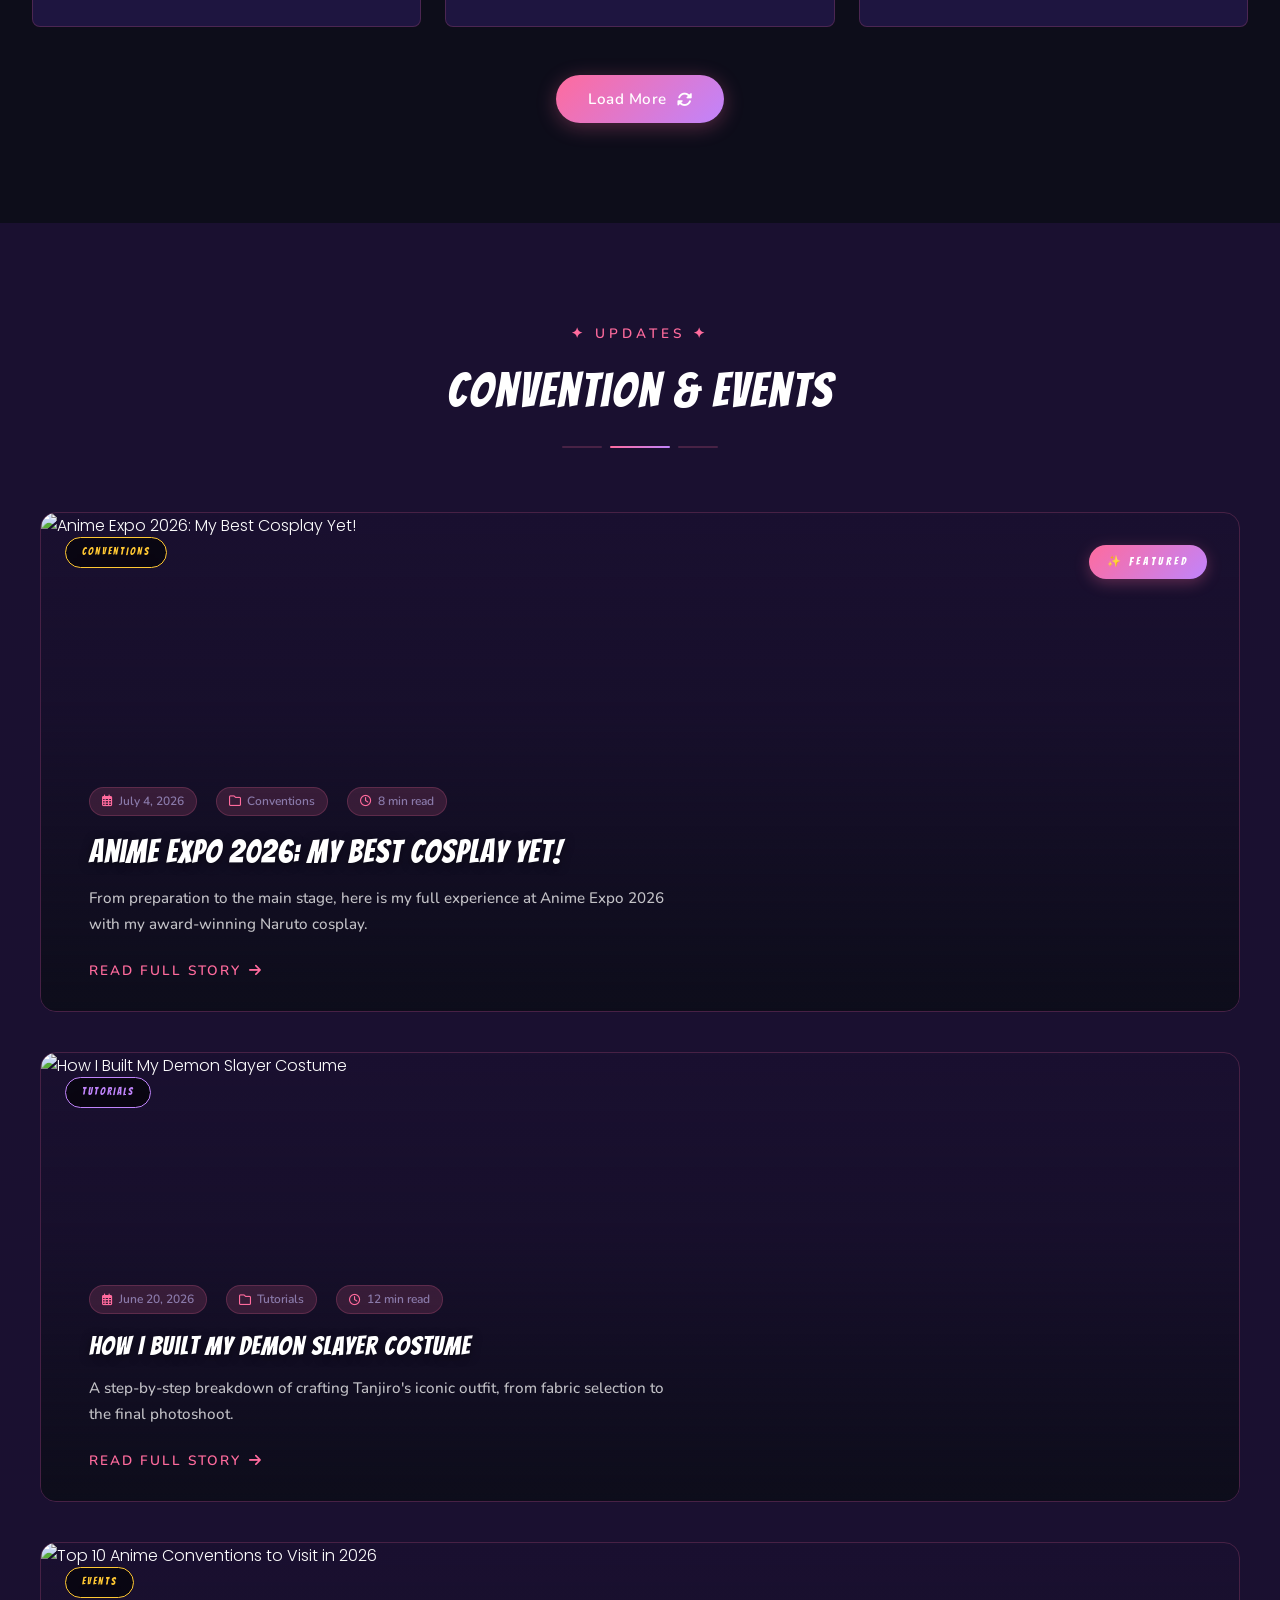
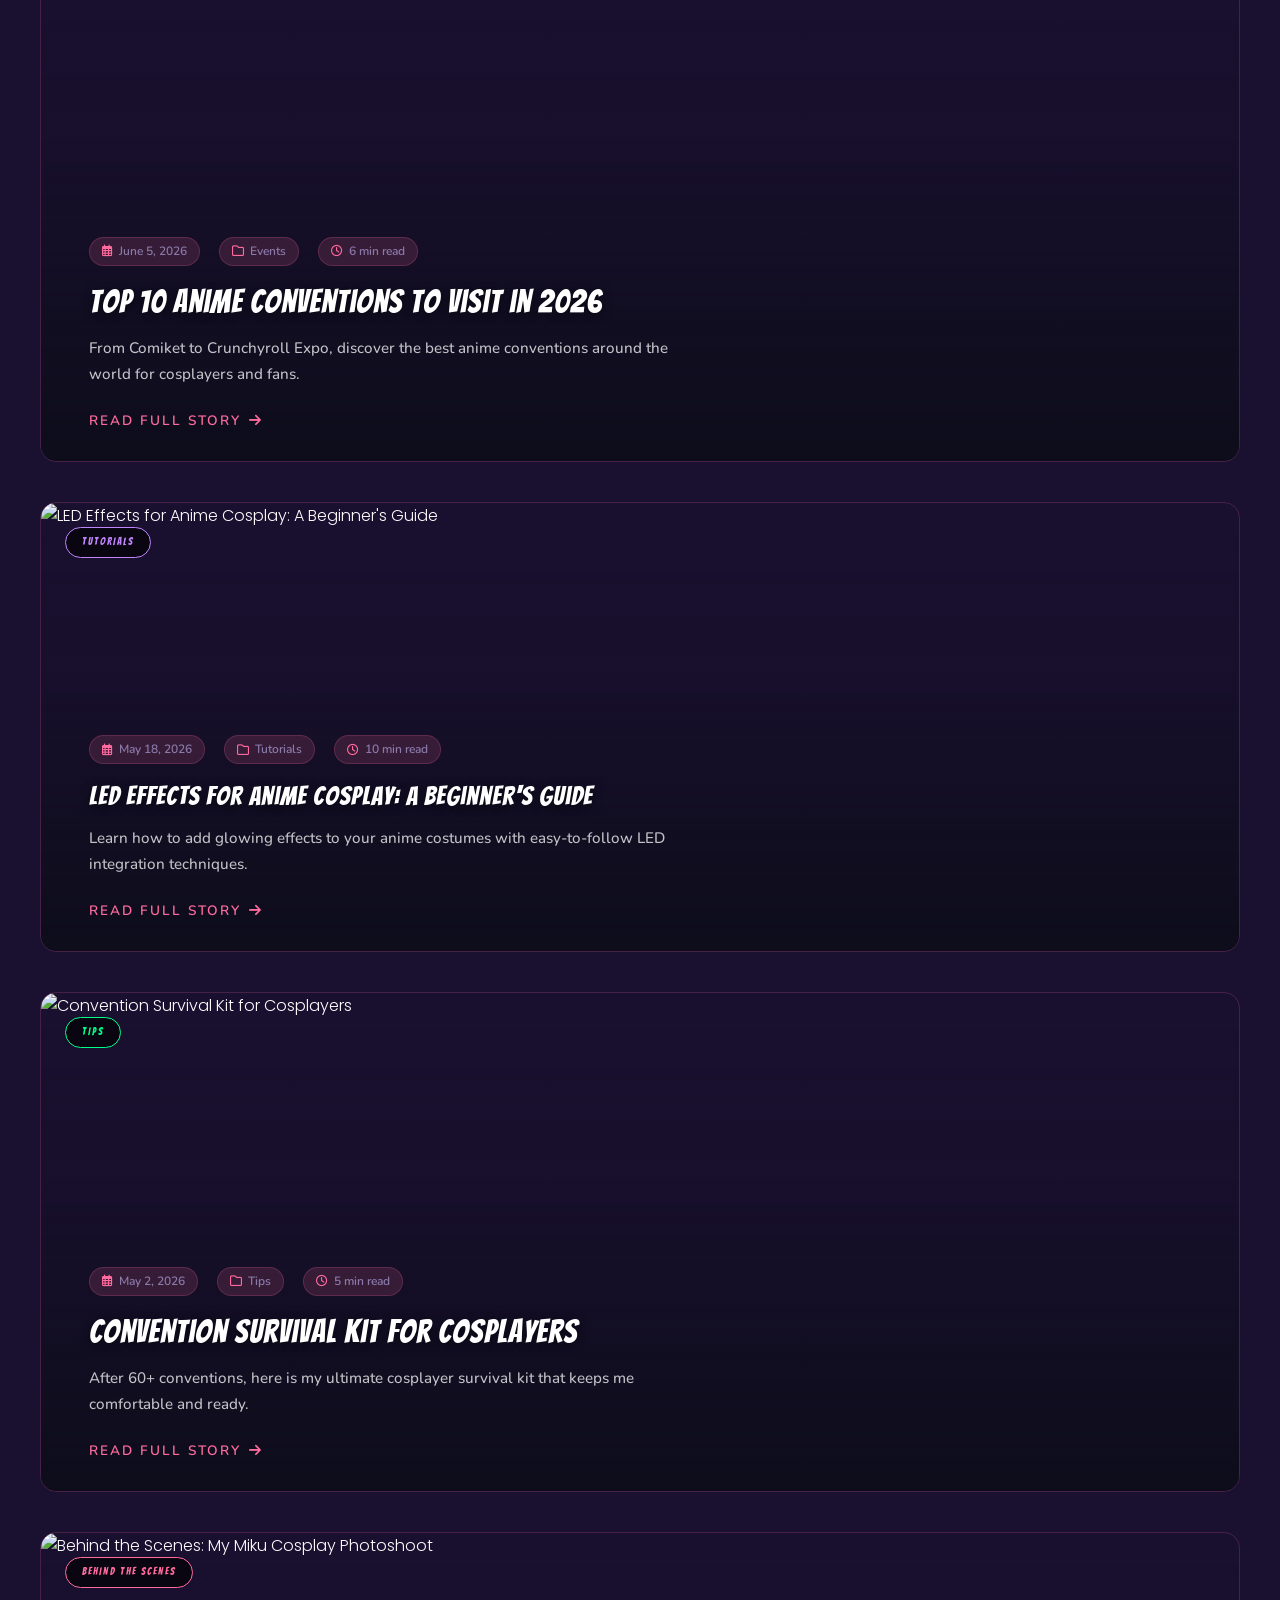
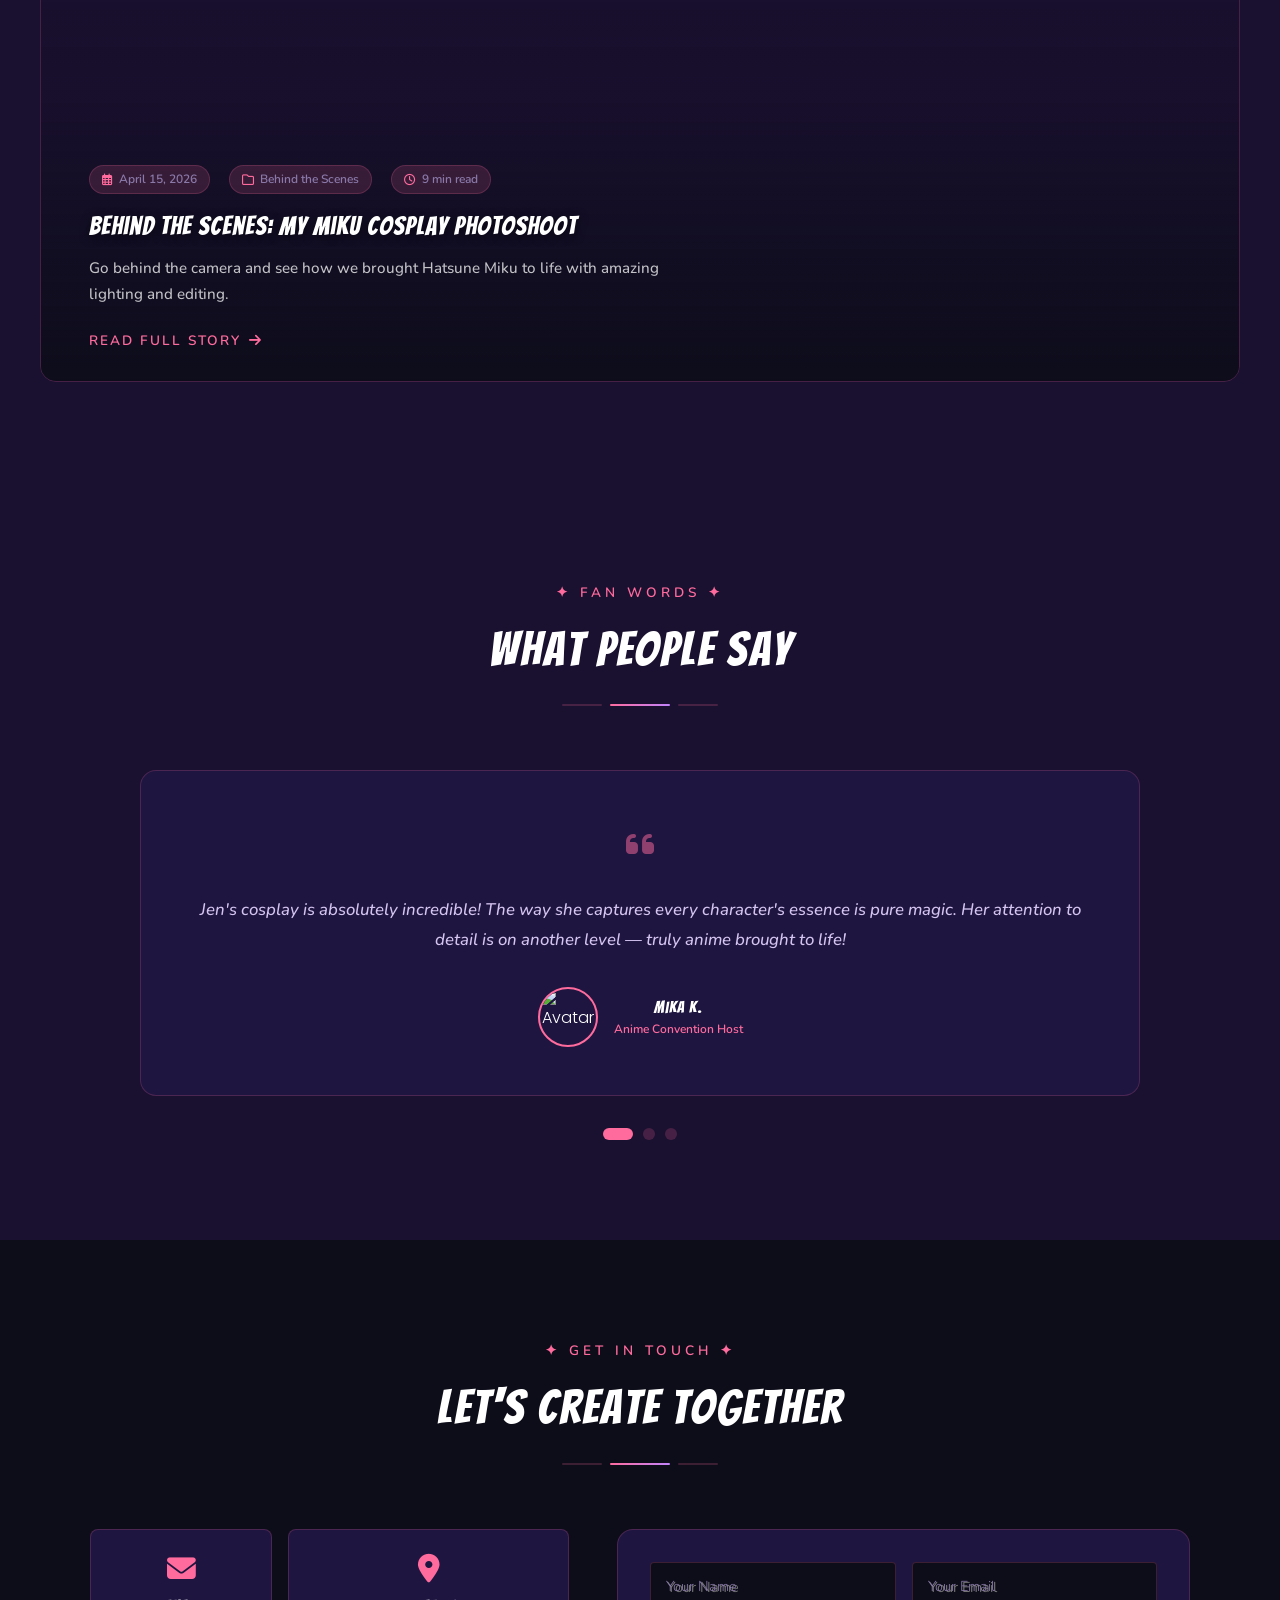
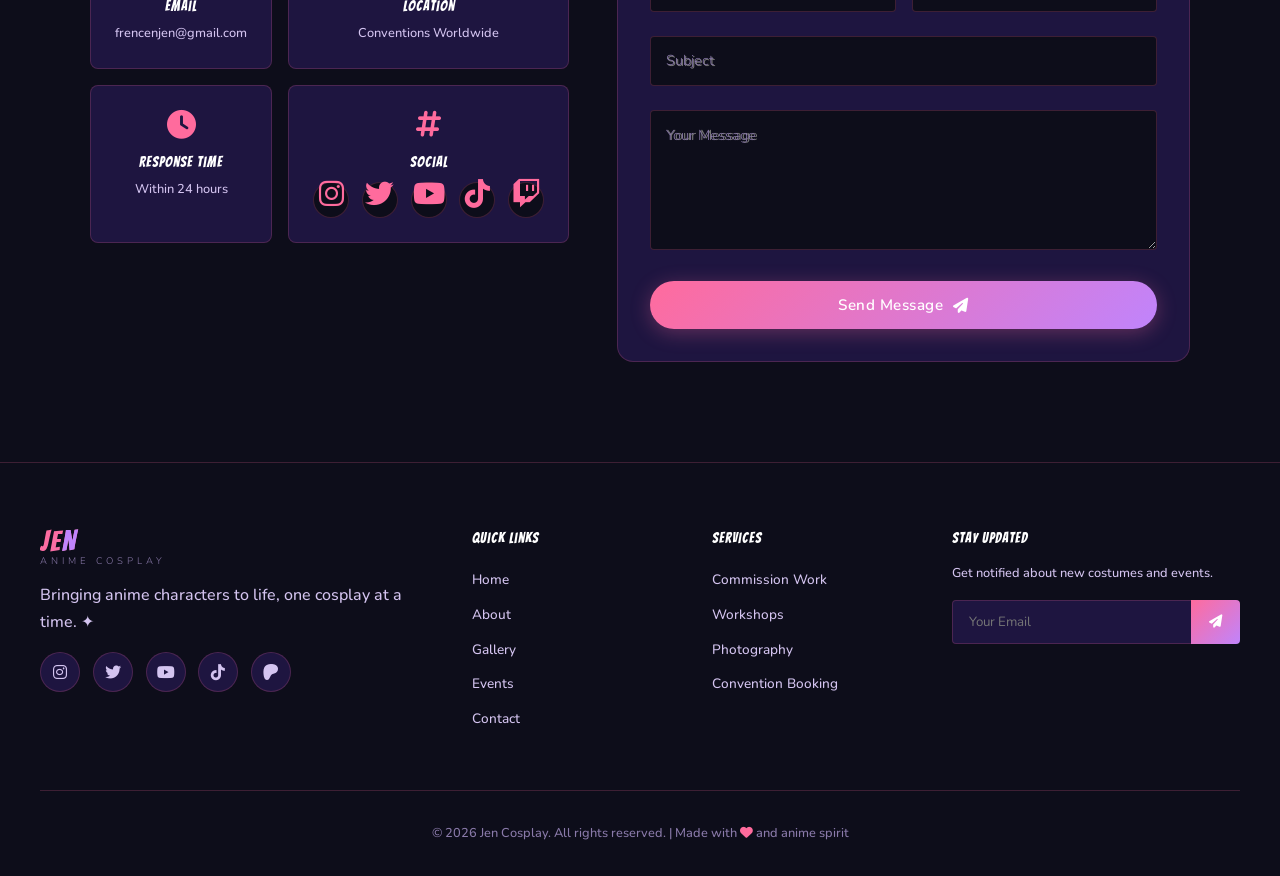
==== commit 40e14a7c: "change overall ui" ====
--- a/index.html
+++ b/index.html
@@ -4,13 +4,13 @@
 <head>
   <meta charset="UTF-8" />
   <meta name="viewport" content="width=device-width, initial-scale=1.0" />
-  <title>Cosplay Portfolio - Jen</title>
+  <title>✨ Jen Cosplay - Anime Portfolio</title>
   <meta name="description"
-    content="Advanced cosplay blog portfolio showcasing creative costumes and character transformations" />
+    content="Anime cosplay portfolio showcasing creative costumes, character transformations, and convention highlights" />
   <link rel="preconnect" href="https://fonts.googleapis.com" />
   <link rel="preconnect" href="https://fonts.gstatic.com" crossorigin />
   <link
-    href="https://fonts.googleapis.com/css2?family=Orbitron:wght@400;600;700;900&family=Rajdhani:wght@300;400;500;600;700&family=Exo+2:wght@300;400;500;600;700&display=swap"
+    href="https://fonts.googleapis.com/css2?family=Bangers&family=Poppins:wght@300;500;600;700&family=Nunito:wght@500;600;700&display=swap"
     rel="stylesheet" />
   <link rel="stylesheet" href="https://cdnjs.cloudflare.com/ajax/libs/font-awesome/6.5.1/css/all.min.css" />
   <link rel="stylesheet" href="assets/css/style.css" />
@@ -26,7 +26,7 @@
   <div class="preloader" id="preloader">
     <div class="preloader-inner">
       <div class="preloader-ring"></div>
-      <div class="preloader-text">LOADING</div>
+      <div class="preloader-text">✦ LOADING ✦</div>
       <div class="preloader-bar">
         <div class="preloader-bar-fill" id="preloaderBarFill"></div>
       </div>
@@ -38,13 +38,13 @@
     <div class="nav-container">
       <a href="#" class="nav-logo">
         <span class="logo-text">JE<span class="logo-accent">N</span></span>
-        <span class="logo-sub">Cosplay Portfolio</span>
+        <span class="logo-sub">Anime Cosplay</span>
       </a>
       <ul class="nav-menu" id="navMenu">
         <li class="nav-item"><a href="#hero" class="nav-link active">Home</a></li>
         <li class="nav-item"><a href="#about" class="nav-link">About</a></li>
         <li class="nav-item"><a href="#gallery" class="nav-link">Gallery</a></li>
-        <li class="nav-item"><a href="#blog" class="nav-link">Blog</a></li>
+        <li class="nav-item"><a href="#blog" class="nav-link">Events</a></li>
         <li class="nav-item"><a href="#contact" class="nav-link">Contact</a></li>
       </ul>
       <div class="nav-actions">
@@ -93,15 +93,14 @@
       <div class="hero-text">
         <div class="hero-badge">
           <span class="badge-dot"></span>
-          Cosplay Artist & Creator
+          Anime Cosplayer & Creator
         </div>
         <h1 class="hero-title">
-          <span class="title-line">Bringing Characters</span>
-          <span class="title-line accent">To Life</span>
+          <span class="title-line">Bringing Anime</span>
+          <span class="title-line accent">To Life ✦</span>
         </h1>
-        <p class="hero-desc">
-          Transforming into iconic characters with meticulous attention to detail.
-          Every costume tells a story &mdash; welcome to my world of cosplay.
+        <p class="hero-desc" id="heroDesc">
+          Every cosplay is a love letter to the characters that inspire me. From iconic shonen heroes to magical girls, I bring your favorite anime to life with passion and detail.
         </p>
         <div class="hero-actions">
           <a href="#gallery" class="btn btn-primary">
@@ -115,16 +114,16 @@
         </div>
         <div class="hero-stats">
           <div class="stat-item">
-            <span class="stat-num" data-target="50">0</span>
+            <span class="stat-num" data-target="80">0</span>
             <span class="stat-label">Costumes</span>
           </div>
           <div class="stat-item">
-            <span class="stat-num" data-target="15">0</span>
+            <span class="stat-num" data-target="20">0</span>
             <span class="stat-label">Awards</span>
           </div>
           <div class="stat-item">
-            <span class="stat-num" data-target="100">0</span>
-            <span class="stat-label">Events</span>
+            <span class="stat-num" data-target="60">0</span>
+            <span class="stat-label">Conventions</span>
           </div>
         </div>
       </div>
@@ -138,7 +137,7 @@
   <!-- ====== ABOUT SECTION ====== -->
   <section class="about" id="about">
     <div class="section-header">
-      <span class="section-subtitle">Who I Am</span>
+      <span class="section-subtitle">✦ Who I Am ✦</span>
       <h2 class="section-title">About Me</h2>
       <div class="section-divider">
         <span></span><span></span><span></span>
@@ -150,49 +149,50 @@
           <video src="assets/video/about-bido.mp4" class="about-image" autoplay muted loop playsinline></video>
           <div class="about-frame-border"></div>
           <div class="about-experience">
-            <span class="exp-num">5+</span>
-            <span class="exp-text">Seconds of <br />Experience</span>
+            <span class="exp-num">7+</span>
+            <span class="exp-text">Years of <br />Cosplay</span>
           </div>
         </div>
       </div>
       <div class="about-text">
-        <h3>Cosplay is more than just dressing up</h3>
+        <h3>Cosplay is my heart, anime is my soul</h3>
         <p>
-          I'm a passionate cosplayer who believes every character has a story waiting to be told.
-          From intricate armor builds to flowing fantasy gowns, I pour my heart into every creation.
+          Hi, I'm Jen! I'm an anime cosplayer who breathes life into the characters I love. 
+          From meticulously hand-crafting armor pieces to styling the perfect wig, 
+          every costume is a journey into the worlds that shaped me.
         </p>
         <p>
-          My journey began at a local convention five years ago, and since then I've competed
-          on international stages, won multiple awards, and collaborated with amazing photographers
-          and fellow creators around the world.
+          My adventure began at my first anime convention, surrounded by fans who shared the same passion. 
+          Since then, I've cosplayed over 80 characters, won awards at major conventions, 
+          and built friendships with amazing creators across the globe.
         </p>
         <div class="about-details">
           <div class="detail-item">
-            <i class="fas fa-mask"></i>
+            <i class="fas fa-cat"></i>
             <div>
-              <span class="detail-label">Specialty</span>
-              <span class="detail-value">Fantasy & Sci-Fi</span>
+              <span class="detail-label">Favorite Genre</span>
+              <span class="detail-value">Shonen & Fantasy</span>
             </div>
           </div>
           <div class="detail-item">
-            <i class="fas fa-tools"></i>
+            <i class="fas fa-wand-magic-sparkles"></i>
             <div>
               <span class="detail-label">Crafting</span>
-              <span class="detail-value">Foam, Worbla, 3D Print</span>
+              <span class="detail-value">EVA Foam, Worbla, 3D Print</span>
             </div>
           </div>
           <div class="detail-item">
-            <i class="fas fa-map-marker-alt"></i>
+            <i class="fas fa-map-location-dot"></i>
             <div>
               <span class="detail-label">Based In</span>
-              <span class="detail-value">Worldwide</span>
+              <span class="detail-value">Conventions Worldwide</span>
             </div>
           </div>
           <div class="detail-item">
-            <i class="fas fa-award"></i>
+            <i class="fas fa-star"></i>
             <div>
               <span class="detail-label">Achievements</span>
-              <span class="detail-value">Best in Show x3</span>
+              <span class="detail-value">Best in Show x5</span>
             </div>
           </div>
         </div>
@@ -203,7 +203,7 @@
   <!-- ====== GALLERY SECTION ====== -->
   <section class="gallery" id="gallery">
     <div class="section-header">
-      <span class="section-subtitle">My Work</span>
+      <span class="section-subtitle">✦ My Work ✦</span>
       <h2 class="section-title">Cosplay Gallery</h2>
       <div class="section-divider">
         <span></span><span></span><span></span>
@@ -211,9 +211,9 @@
     </div>
     <div class="gallery-filters">
       <button class="filter-btn active" data-filter="all">All</button>
+      <button class="filter-btn" data-filter="shonen">Shonen</button>
       <button class="filter-btn" data-filter="fantasy">Fantasy</button>
-      <button class="filter-btn" data-filter="sci-fi">Sci-Fi</button>
-      <button class="filter-btn" data-filter="anime">Anime</button>
+      <button class="filter-btn" data-filter="magical">Magical</button>
       <button class="filter-btn" data-filter="original">Original</button>
     </div>
     <div class="gallery-grid" id="galleryGrid">
@@ -248,8 +248,8 @@
   <!-- ====== BLOG SECTION ====== -->
   <section class="blog" id="blog">
     <div class="section-header">
-      <span class="section-subtitle">Upcomming events</span>
-      <h2 class="section-title">From the Blog</h2>
+      <span class="section-subtitle">✦ Updates ✦</span>
+      <h2 class="section-title">Convention & Events</h2>
       <div class="section-divider">
         <span></span><span></span><span></span>
       </div>
@@ -262,7 +262,7 @@
   <!-- ====== TESTIMONIALS ====== -->
   <section class="testimonials">
     <div class="section-header">
-      <span class="section-subtitle">Testimonials</span>
+      <span class="section-subtitle">✦ Fan Words ✦</span>
       <h2 class="section-title">What People Say</h2>
       <div class="section-divider">
         <span></span><span></span><span></span>
@@ -272,42 +272,42 @@
       <div class="testimonial-card">
         <div class="testimonial-quote"><i class="fas fa-quote-left"></i></div>
         <p class="testimonial-text">
-          Absolutely stunning craftsmanship! The attention to detail in every piece
-          is remarkable. One of the most talented cosplayers I've ever worked with.
+          Jen's cosplay is absolutely incredible! The way she captures every character's essence 
+          is pure magic. Her attention to detail is on another level — truly anime brought to life!
         </p>
         <div class="testimonial-author">
-          <img src="https://placehold.co/60x60/16213e/e94560?text=AK" alt="Avatar" />
+          <img src="https://placehold.co/60x60/1a1030/ff6b9d?text=MK" alt="Avatar" />
           <div>
-            <span class="author-name">Alex Kim</span>
-            <span class="author-role">Photographer</span>
+            <span class="author-name">Mika K.</span>
+            <span class="author-role">Anime Convention Host</span>
           </div>
         </div>
       </div>
       <div class="testimonial-card">
         <div class="testimonial-quote"><i class="fas fa-quote-left"></i></div>
         <p class="testimonial-text">
-          The way they embody each character is pure magic. You don't just see the
-          costume &mdash; you see the character come to life before your eyes.
+          I've seen hundreds of cosplayers, but Jen stands out. Her passion for anime shines through 
+          every costume. She doesn't just dress up — she becomes the character!
         </p>
         <div class="testimonial-author">
-          <img src="https://placehold.co/60x60/16213e/0f3460?text=SM" alt="Avatar" />
+          <img src="https://placehold.co/60x60/1a1030/c084fc?text=RT" alt="Avatar" />
           <div>
-            <span class="author-name">Sarah Mitchell</span>
-            <span class="author-role">Convention Organizer</span>
+            <span class="author-name">Ryo Tanaka</span>
+            <span class="author-role">Photographer</span>
           </div>
         </div>
       </div>
       <div class="testimonial-card">
         <div class="testimonial-quote"><i class="fas fa-quote-left"></i></div>
         <p class="testimonial-text">
-          Won multiple awards at our competition. The dedication and creativity
-          put into each costume is truly next level. Highly recommended!
+          Jen's craftsmanship is next-level! She won Best in Show at our convention with her 
+          handmade armor build. Her dedication inspires everyone in the cosplay community!
         </p>
         <div class="testimonial-author">
-          <img src="https://placehold.co/60x60/1a1a2e/00d4ff?text=JL" alt="Avatar" />
+          <img src="https://placehold.co/60x60/1a1030/60a5fa?text=YL" alt="Avatar" />
           <div>
-            <span class="author-name">James Liu</span>
-            <span class="author-role">Judge, Cosplay Expo</span>
+            <span class="author-name">Yuki Lee</span>
+            <span class="author-role">Cosplay Judge</span>
           </div>
         </div>
       </div>
@@ -322,8 +322,8 @@
   <!-- ====== CONTACT SECTION ====== -->
   <section class="contact" id="contact">
     <div class="section-header">
-      <span class="section-subtitle">Get In Touch</span>
-      <h2 class="section-title">Let's Collaborate</h2>
+      <span class="section-subtitle">✦ Get In Touch ✦</span>
+      <h2 class="section-title">Let's Create Together</h2>
       <div class="section-divider">
         <span></span><span></span><span></span>
       </div>
@@ -338,7 +338,7 @@
         <div class="contact-card">
           <i class="fas fa-map-marker-alt"></i>
           <h4>Location</h4>
-          <p>Available Worldwide</p>
+          <p>Conventions Worldwide</p>
         </div>
         <div class="contact-card">
           <i class="fas fa-clock"></i>
@@ -364,7 +364,7 @@
             <label for="formName">Your Name</label>
           </div>
           <div class="form-group">
-            <input type="email" id="formEmail" placeholder="Your Email" required display="none" />
+            <input type="email" id="formEmail" placeholder="Your Email" required />
             <label for="formEmail">Your Email</label>
           </div>
         </div>
@@ -390,9 +390,9 @@
       <div class="footer-brand">
         <a href="#" class="nav-logo">
           <span class="logo-text">JE<span class="logo-accent">N</span></span>
-          <span class="logo-sub">Cosplay Portfolio</span>
+          <span class="logo-sub">Anime Cosplay</span>
         </a>
-        <p>Transforming imagination into reality, one costume at a time.</p>
+        <p>Bringing anime characters to life, one cosplay at a time. ✦</p>
         <div class="footer-social">
           <a href="#" aria-label="Instagram"><i class="fab fa-instagram"></i></a>
           <a href="#" aria-label="Twitter"><i class="fab fa-twitter"></i></a>
@@ -406,7 +406,7 @@
         <a href="#hero">Home</a>
         <a href="#about">About</a>
         <a href="#gallery">Gallery</a>
-        <a href="#blog">Blog</a>
+        <a href="#blog">Events</a>
         <a href="#contact">Contact</a>
       </div>
       <div class="footer-links">
@@ -414,7 +414,7 @@
         <a href="#">Commission Work</a>
         <a href="#">Workshops</a>
         <a href="#">Photography</a>
-        <a href="#">Consultation</a>
+        <a href="#">Convention Booking</a>
       </div>
       <div class="footer-newsletter">
         <h4>Stay Updated</h4>
@@ -426,8 +426,7 @@
       </div>
     </div>
     <div class="footer-bottom">
-      <p>&copy; 2026 Jen Cosplay. All rights reserved. | Crafted with <i class="fas fa-heart"></i> and creativity
-      </p>
+      <p>&copy; 2026 Jen Cosplay. All rights reserved. | Made with <i class="fas fa-heart"></i> and anime spirit</p>
     </div>
   </footer>
 
--- a/assets/css/style.css
+++ b/assets/css/style.css
@@ -1,34 +1,37 @@
 /* ============================================
-   JENPORT - Advanced Cosplay Portfolio
+   JENPORT - Anime Cosplay Portfolio
    CSS Stylesheet
    ============================================ */
 
 /* ====== CSS VARIABLES ====== */
 :root {
-  /* Dark Theme (Default) */
-  --bg-primary: #0a0a1a;
-  --bg-secondary: #12122a;
-  --bg-card: #1a1a3e;
-  --bg-card-hover: #222255;
+  /* Dark Theme (Default) - Anime Inspired */
+  --bg-primary: #0d0d1a;
+  --bg-secondary: #1a1030;
+  --bg-card: #1e1540;
+  --bg-card-hover: #2a1f5a;
   --text-primary: #ffffff;
-  --text-secondary: #b0b0d0;
-  --text-muted: #6a6a8a;
-  --accent-primary: #e94560;
-  --accent-secondary: #00d4ff;
-  --accent-tertiary: #ff6b6b;
-  --accent-glow: rgba(233, 69, 96, 0.3);
-  --accent-glow-blue: rgba(0, 212, 255, 0.3);
-  --border-color: rgba(233, 69, 96, 0.2);
-  --border-glow: rgba(233, 69, 96, 0.5);
-  --nav-bg: rgba(10, 10, 26, 0.85);
-  --nav-border: rgba(233, 69, 96, 0.15);
+  --text-secondary: #d4c4f0;
+  --text-muted: #8a7aaa;
+  --accent-primary: #ff6b9d;
+  --accent-secondary: #c084fc;
+  --accent-tertiary: #60a5fa;
+  --accent-fourth: #fbbf24;
+  --accent-glow: rgba(255, 107, 157, 0.3);
+  --accent-glow-blue: rgba(96, 165, 250, 0.3);
+  --accent-glow-purple: rgba(192, 132, 252, 0.3);
+  --border-color: rgba(255, 107, 157, 0.2);
+  --border-glow: rgba(255, 107, 157, 0.5);
+  --nav-bg: rgba(13, 13, 26, 0.85);
+  --nav-border: rgba(255, 107, 157, 0.15);
   --shadow-color: rgba(0, 0, 0, 0.5);
-  --gradient-primary: linear-gradient(135deg, #e94560, #ff6b6b);
-  --gradient-secondary: linear-gradient(135deg, #00d4ff, #0077ff);
-  --gradient-card: linear-gradient(145deg, #1a1a3e, #12122a);
-  --font-display: 'Orbitron', sans-serif;
-  --font-body: 'Rajdhani', sans-serif;
-  --font-alt: 'Exo 2', sans-serif;
+  --gradient-primary: linear-gradient(135deg, #ff6b9d, #c084fc);
+  --gradient-secondary: linear-gradient(135deg, #60a5fa, #c084fc);
+  --gradient-tertiary: linear-gradient(135deg, #fbbf24, #ff6b9d);
+  --gradient-card: linear-gradient(145deg, #1e1540, #0d0d1a);
+  --font-display: 'Bangers', cursive;
+  --font-body: 'Poppins', sans-serif;
+  --font-alt: 'Nunito', sans-serif;
   --transition-fast: 0.2s ease;
   --transition-normal: 0.3s ease;
   --transition-slow: 0.5s ease;
@@ -40,18 +43,18 @@
 
 /* Light Theme */
 [data-theme="light"] {
-  --bg-primary: #f0f0f8;
+  --bg-primary: #fdf2f8;
   --bg-secondary: #ffffff;
   --bg-card: #ffffff;
-  --bg-card-hover: #f5f5ff;
+  --bg-card-hover: #fce7f3;
   --text-primary: #1a1a2e;
-  --text-secondary: #444466;
-  --text-muted: #8888aa;
-  --border-color: rgba(233, 69, 96, 0.15);
+  --text-secondary: #55557a;
+  --text-muted: #8a8aaa;
+  --border-color: rgba(255, 107, 157, 0.15);
   --nav-bg: rgba(255, 255, 255, 0.9);
-  --nav-border: rgba(233, 69, 96, 0.1);
+  --nav-border: rgba(255, 107, 157, 0.1);
   --shadow-color: rgba(0, 0, 0, 0.1);
-  --gradient-card: linear-gradient(145deg, #ffffff, #f0f0f8);
+  --gradient-card: linear-gradient(145deg, #ffffff, #fdf2f8);
 }
 
 /* ====== CSS RESET & BASE ====== */
@@ -74,6 +77,7 @@
   overflow-x: hidden;
   cursor: none;
   transition: background-color var(--transition-normal), color var(--transition-normal);
+  font-weight: 300;
 }
 
 a { text-decoration: none; color: inherit; }
@@ -81,10 +85,13 @@
 img { max-width: 100%; display: block; }
 button { border: none; cursor: pointer; background: none; font-family: inherit; }
 
-/* Scrollbar */
+/* Scrollbar - Anime styled */
 ::-webkit-scrollbar { width: 8px; }
 ::-webkit-scrollbar-track { background: var(--bg-primary); }
-::-webkit-scrollbar-thumb { background: var(--accent-primary); border-radius: 4px; }
+::-webkit-scrollbar-thumb { 
+  background: linear-gradient(to bottom, var(--accent-primary), var(--accent-secondary));
+  border-radius: 4px; 
+}
 ::-webkit-scrollbar-thumb:hover { background: var(--accent-tertiary); }
 
 /* Selection */
@@ -159,18 +166,24 @@
   height: 60px;
   border: 3px solid var(--border-color);
   border-top-color: var(--accent-primary);
+  border-right-color: var(--accent-secondary);
   border-radius: 50%;
-  animation: spin 0.8s linear infinite;
+  animation: spin 0.8s linear infinite, ring-glow 1.5s ease-in-out infinite;
 }
 
 @keyframes spin {
   to { transform: rotate(360deg); }
+}
+
+@keyframes ring-glow {
+  0%, 100% { box-shadow: 0 0 10px var(--accent-glow); }
+  50% { box-shadow: 0 0 30px var(--accent-glow-purple), 0 0 60px var(--accent-glow); }
 }
 
 .preloader-text {
   font-family: var(--font-display);
   font-size: 1.2rem;
-  letter-spacing: 6px;
+  letter-spacing: 4px;
   color: var(--accent-primary);
   animation: pulse 1.5s ease-in-out infinite;
 }
@@ -232,8 +245,8 @@
 
 .logo-text {
   font-family: var(--font-display);
-  font-size: 1.6rem;
-  font-weight: 900;
+  font-size: 1.8rem;
+  font-weight: 400;
   letter-spacing: 2px;
   background: var(--gradient-primary);
   -webkit-background-clip: text;
@@ -241,13 +254,17 @@
   background-clip: text;
 }
 
-.logo-accent { color: var(--accent-secondary); -webkit-text-fill-color: var(--accent-secondary); }
+.logo-accent { 
+  color: var(--accent-secondary); 
+  -webkit-text-fill-color: var(--accent-secondary); 
+}
 
 .logo-sub {
-  font-size: 0.65rem;
+  font-size: 0.6rem;
   color: var(--text-muted);
-  letter-spacing: 3px;
+  letter-spacing: 4px;
   text-transform: uppercase;
+  font-family: var(--font-alt);
 }
 
 .nav-menu {
@@ -258,7 +275,7 @@
 
 .nav-link {
   font-family: var(--font-alt);
-  font-weight: 500;
+  font-weight: 600;
   font-size: 0.9rem;
   color: var(--text-secondary);
   padding: 0.5rem 1rem;
@@ -349,8 +366,8 @@
 .hero-bg {
   position: absolute;
   inset: 0;
-  background: radial-gradient(ellipse at 20% 50%, rgba(233, 69, 96, 0.08) 0%, transparent 60%),
-              radial-gradient(ellipse at 80% 50%, rgba(0, 212, 255, 0.06) 0%, transparent 60%);
+  background: radial-gradient(ellipse at 20% 50%, rgba(255, 107, 157, 0.08) 0%, transparent 60%),
+              radial-gradient(ellipse at 80% 50%, rgba(192, 132, 252, 0.06) 0%, transparent 60%);
   pointer-events: none;
 }
 
@@ -376,7 +393,7 @@
   width: 100%;
 }
 
-/* Hero Image Frame - Advanced Design */
+/* Hero Image Frame - Anime Style */
 .hero-image-frame {
   position: relative;
   flex-shrink: 0;
@@ -401,7 +418,7 @@
 
 @keyframes border-pulse {
   0%, 100% { border-color: var(--border-color); box-shadow: 0 0 20px var(--accent-glow); }
-  50% { border-color: var(--accent-primary); box-shadow: 0 0 40px var(--accent-glow); }
+  50% { border-color: var(--accent-primary); box-shadow: 0 0 40px var(--accent-glow-purple); }
 }
 
 .frame-inner {
@@ -441,7 +458,7 @@
 .frame-overlay {
   position: absolute;
   inset: 0;
-  background: linear-gradient(to top, rgba(10, 10, 26, 0.8) 0%, transparent 40%);
+  background: linear-gradient(to top, rgba(13, 13, 26, 0.8) 0%, transparent 40%);
   pointer-events: none;
 }
 
@@ -485,11 +502,11 @@
 .frame-lights span:nth-child(3) { top: -2px; left: 50%; animation-delay: 0.6s; }
 .frame-lights span:nth-child(4) { top: -2px; left: 70%; animation-delay: 0.9s; }
 .frame-lights span:nth-child(5) { top: -2px; left: 90%; animation-delay: 1.2s; }
-.frame-lights span:nth-child(6) { bottom: -2px; left: 10%; animation-delay: 1.5s; box-shadow: 0 0 6px var(--accent-glow-blue), 0 0 12px var(--accent-secondary); background: var(--accent-secondary); }
-.frame-lights span:nth-child(7) { bottom: -2px; left: 30%; animation-delay: 1.8s; box-shadow: 0 0 6px var(--accent-glow-blue), 0 0 12px var(--accent-secondary); background: var(--accent-secondary); }
-.frame-lights span:nth-child(8) { bottom: -2px; left: 50%; animation-delay: 2.1s; box-shadow: 0 0 6px var(--accent-glow-blue), 0 0 12px var(--accent-secondary); background: var(--accent-secondary); }
-.frame-lights span:nth-child(9) { bottom: -2px; left: 70%; animation-delay: 2.4s; box-shadow: 0 0 6px var(--accent-glow-blue), 0 0 12px var(--accent-secondary); background: var(--accent-secondary); }
-.frame-lights span:nth-child(10) { bottom: -2px; left: 90%; animation-delay: 2.7s; box-shadow: 0 0 6px var(--accent-glow-blue), 0 0 12px var(--accent-secondary); background: var(--accent-secondary); }
+.frame-lights span:nth-child(6) { bottom: -2px; left: 10%; animation-delay: 1.5s; box-shadow: 0 0 6px var(--accent-glow-purple), 0 0 12px var(--accent-secondary); background: var(--accent-secondary); }
+.frame-lights span:nth-child(7) { bottom: -2px; left: 30%; animation-delay: 1.8s; box-shadow: 0 0 6px var(--accent-glow-blue), 0 0 12px var(--accent-tertiary); background: var(--accent-tertiary); }
+.frame-lights span:nth-child(8) { bottom: -2px; left: 50%; animation-delay: 2.1s; box-shadow: 0 0 6px var(--accent-glow-purple), 0 0 12px var(--accent-secondary); background: var(--accent-secondary); }
+.frame-lights span:nth-child(9) { bottom: -2px; left: 70%; animation-delay: 2.4s; box-shadow: 0 0 6px var(--accent-glow), 0 0 12px var(--accent-primary); background: var(--accent-primary); }
+.frame-lights span:nth-child(10) { bottom: -2px; left: 90%; animation-delay: 2.7s; box-shadow: 0 0 6px var(--accent-glow-blue), 0 0 12px var(--accent-tertiary); background: var(--accent-tertiary); }
 
 @keyframes light-race {
   0% { transform: translateY(0) scale(1); opacity: 1; }
@@ -507,7 +524,7 @@
   align-items: center;
   gap: 8px;
   padding: 6px 16px;
-  background: rgba(233, 69, 96, 0.1);
+  background: rgba(255, 107, 157, 0.1);
   border: 1px solid var(--border-color);
   border-radius: 20px;
   font-family: var(--font-alt);
@@ -527,10 +544,11 @@
 
 .hero-title {
   font-family: var(--font-display);
-  font-size: 3.5rem;
-  font-weight: 900;
+  font-size: 4rem;
+  font-weight: 400;
   line-height: 1.1;
   margin-bottom: 1.5rem;
+  letter-spacing: 2px;
 }
 
 .title-line { display: block; }
@@ -539,16 +557,17 @@
   -webkit-background-clip: text;
   -webkit-text-fill-color: transparent;
   background-clip: text;
-  font-size: 4rem;
+  font-size: 4.5rem;
 }
 
 .hero-desc {
   font-family: var(--font-alt);
-  font-size: 1.15rem;
+  font-size: 1.1rem;
   color: var(--text-secondary);
   max-width: 500px;
   margin-bottom: 2rem;
   line-height: 1.8;
+  font-weight: 500;
 }
 
 .hero-actions {
@@ -566,7 +585,7 @@
   font-family: var(--font-alt);
   font-weight: 600;
   font-size: 0.95rem;
-  border-radius: var(--border-radius-sm);
+  border-radius: 50px;
   transition: all var(--transition-normal);
   position: relative;
   overflow: hidden;
@@ -577,7 +596,7 @@
   content: '';
   position: absolute;
   inset: 0;
-  background: linear-gradient(135deg, transparent 0%, rgba(255,255,255,0.1) 100%);
+  background: linear-gradient(135deg, transparent 0%, rgba(255,255,255,0.15) 100%);
   opacity: 0;
   transition: opacity var(--transition-normal);
 }
@@ -592,7 +611,7 @@
 
 .btn-primary:hover {
   transform: translateY(-2px);
-  box-shadow: 0 6px 30px var(--accent-glow);
+  box-shadow: 0 6px 30px var(--accent-glow-purple);
 }
 
 .btn-outline {
@@ -622,20 +641,22 @@
 .stat-num {
   display: block;
   font-family: var(--font-display);
-  font-size: 2.2rem;
-  font-weight: 700;
+  font-size: 2.5rem;
+  font-weight: 400;
   background: var(--gradient-primary);
   -webkit-background-clip: text;
   -webkit-text-fill-color: transparent;
   background-clip: text;
+  letter-spacing: 2px;
 }
 
 .stat-label {
   font-family: var(--font-alt);
-  font-size: 0.75rem;
+  font-size: 0.7rem;
   color: var(--text-muted);
   text-transform: uppercase;
-  letter-spacing: 1px;
+  letter-spacing: 2px;
+  font-weight: 600;
 }
 
 /* Scroll Indicator */
@@ -680,16 +701,18 @@
   font-size: 0.85rem;
   color: var(--accent-primary);
   text-transform: uppercase;
-  letter-spacing: 3px;
+  letter-spacing: 4px;
   margin-bottom: 0.5rem;
   display: block;
+  font-weight: 600;
 }
 
 .section-title {
   font-family: var(--font-display);
-  font-size: 2.8rem;
-  font-weight: 700;
+  font-size: 3rem;
+  font-weight: 400;
   margin-bottom: 1rem;
+  letter-spacing: 2px;
 }
 
 .section-divider {
@@ -715,6 +738,25 @@
 .about {
   padding: 100px 2rem;
   background: var(--bg-secondary);
+  position: relative;
+  overflow: hidden;
+}
+
+.about::before {
+  content: '✦';
+  position: absolute;
+  top: 20px;
+  right: 40px;
+  font-size: 4rem;
+  color: var(--accent-secondary);
+  opacity: 0.1;
+  animation: sparkle-rotate 8s linear infinite;
+}
+
+@keyframes sparkle-rotate {
+  0% { transform: rotate(0deg) scale(1); }
+  50% { transform: rotate(180deg) scale(1.2); }
+  100% { transform: rotate(360deg) scale(1); }
 }
 
 .about-content {
@@ -768,7 +810,7 @@
 
 @keyframes border-pulse-blue {
   0%, 100% { border-color: var(--accent-secondary); opacity: 0.3; }
-  50% { border-color: var(--accent-secondary); opacity: 0.6; box-shadow: 0 0 30px var(--accent-glow-blue); }
+  50% { border-color: var(--accent-secondary); opacity: 0.6; box-shadow: 0 0 30px var(--accent-glow-purple); }
 }
 
 .about-experience {
@@ -787,15 +829,17 @@
   display: block;
   font-family: var(--font-display);
   font-size: 2rem;
-  font-weight: 700;
+  font-weight: 400;
   color: #fff;
+  letter-spacing: 2px;
 }
 
 .exp-text {
-  font-size: 0.7rem;
+  font-size: 0.65rem;
   color: rgba(255,255,255,0.8);
   text-transform: uppercase;
-  letter-spacing: 1px;
+  letter-spacing: 2px;
+  font-family: var(--font-alt);
 }
 
 .about-text {
@@ -804,17 +848,19 @@
 
 .about-text h3 {
   font-family: var(--font-display);
-  font-size: 1.8rem;
+  font-size: 2rem;
   margin-bottom: 1rem;
   color: var(--text-primary);
+  letter-spacing: 1px;
 }
 
 .about-text p {
   color: var(--text-secondary);
   font-family: var(--font-alt);
-  font-size: 1.05rem;
+  font-size: 1rem;
   line-height: 1.8;
   margin-bottom: 1rem;
+  font-weight: 500;
 }
 
 .about-details {
@@ -850,10 +896,12 @@
 
 .detail-label {
   display: block;
-  font-size: 0.75rem;
+  font-size: 0.7rem;
   color: var(--text-muted);
   text-transform: uppercase;
-  letter-spacing: 1px;
+  letter-spacing: 2px;
+  font-family: var(--font-alt);
+  font-weight: 600;
 }
 
 .detail-value {
@@ -880,14 +928,14 @@
 .filter-btn {
   padding: 10px 24px;
   font-family: var(--font-alt);
-  font-weight: 500;
-  font-size: 0.85rem;
+  font-weight: 600;
+  font-size: 0.8rem;
   color: var(--text-secondary);
   background: var(--bg-card);
   border: 1px solid var(--border-color);
-  border-radius: var(--border-radius-sm);
+  border-radius: 50px;
   transition: all var(--transition-normal);
-  letter-spacing: 0.5px;
+  letter-spacing: 1px;
   text-transform: uppercase;
 }
 
@@ -957,8 +1005,10 @@
 
 .gallery-item .gallery-overlay h3 {
   font-family: var(--font-display);
-  font-size: 1.1rem;
+  font-size: 1.2rem;
   margin-bottom: 0.3rem;
+  letter-spacing: 1px;
+  font-weight: 400;
 }
 
 .gallery-item .gallery-overlay p {
@@ -966,6 +1016,7 @@
   font-size: 0.8rem;
   color: var(--accent-primary);
   letter-spacing: 1px;
+  font-weight: 600;
 }
 
 .gallery-cta {
@@ -1053,6 +1104,8 @@
   font-family: var(--font-display);
   font-size: 1.5rem;
   margin-bottom: 0.5rem;
+  letter-spacing: 1px;
+  font-weight: 400;
 }
 
 .lightbox-info p {
@@ -1115,9 +1168,9 @@
   inset: 0;
   background: linear-gradient(
     to top,
-    rgba(10, 10, 26, 0.95) 0%,
-    rgba(10, 10, 26, 0.6) 30%,
-    rgba(10, 10, 26, 0.2) 60%,
+    rgba(13, 13, 26, 0.95) 0%,
+    rgba(13, 13, 26, 0.6) 30%,
+    rgba(13, 13, 26, 0.2) 60%,
     transparent 100%
   );
   display: flex;
@@ -1146,15 +1199,16 @@
 
 .blog-featured-meta span {
   font-family: var(--font-alt);
-  font-size: 0.8rem;
+  font-size: 0.75rem;
   color: var(--text-muted);
   display: flex;
   align-items: center;
   gap: 6px;
-  background: rgba(233, 69, 96, 0.15);
+  background: rgba(255, 107, 157, 0.15);
   padding: 4px 12px;
   border-radius: 20px;
-  border: 1px solid rgba(233, 69, 96, 0.2);
+  border: 1px solid rgba(255, 107, 157, 0.2);
+  font-weight: 600;
 }
 
 .blog-featured-meta span i {
@@ -1164,11 +1218,12 @@
 .blog-featured-title {
   font-family: var(--font-display);
   font-size: 2rem;
-  font-weight: 700;
+  font-weight: 400;
   margin-bottom: 0.8rem;
   color: #fff;
   line-height: 1.3;
   text-shadow: 0 2px 10px rgba(0,0,0,0.5);
+  letter-spacing: 1px;
 }
 
 .blog-featured-card:nth-child(even) .blog-featured-title {
@@ -1177,23 +1232,24 @@
 
 .blog-featured-excerpt {
   font-family: var(--font-alt);
-  font-size: 1rem;
+  font-size: 0.95rem;
   color: rgba(255,255,255,0.75);
   line-height: 1.7;
   margin-bottom: 1.2rem;
   max-width: 600px;
+  font-weight: 500;
 }
 
 .blog-featured-link {
   font-family: var(--font-alt);
   font-weight: 600;
-  font-size: 0.9rem;
+  font-size: 0.85rem;
   color: var(--accent-primary);
   display: inline-flex;
   align-items: center;
   gap: 8px;
   transition: gap var(--transition-fast);
-  letter-spacing: 1px;
+  letter-spacing: 2px;
   text-transform: uppercase;
 }
 
@@ -1203,7 +1259,7 @@
 
 /* Feature badge on first card */
 .blog-featured-card:first-child .blog-featured-overlay::before {
-  content: 'FEATURED';
+  content: '✨ FEATURED';
   position: absolute;
   top: 2rem;
   right: 2rem;
@@ -1224,7 +1280,7 @@
   position: absolute;
   inset: -2px;
   border-radius: var(--border-radius-lg);
-  background: linear-gradient(135deg, var(--accent-primary), var(--accent-secondary), var(--accent-primary));
+  background: linear-gradient(135deg, var(--accent-primary), var(--accent-secondary), var(--accent-tertiary));
   z-index: -1;
   background-size: 300% 300%;
   animation: gradient-shift 4s ease-in-out infinite;
@@ -1280,11 +1336,12 @@
 
 .testimonial-text {
   font-family: var(--font-alt);
-  font-size: 1.1rem;
+  font-size: 1.05rem;
   color: var(--text-secondary);
   line-height: 1.8;
   margin-bottom: 2rem;
   font-style: italic;
+  font-weight: 500;
 }
 
 .testimonial-author {
@@ -1306,14 +1363,16 @@
   display: block;
   font-family: var(--font-display);
   font-size: 1rem;
-  font-weight: 600;
+  font-weight: 400;
+  letter-spacing: 1px;
 }
 
 .author-role {
   display: block;
-  font-size: 0.8rem;
+  font-size: 0.75rem;
   color: var(--accent-primary);
   font-family: var(--font-alt);
+  font-weight: 600;
 }
 
 .testimonials-dots {
@@ -1383,12 +1442,15 @@
   font-family: var(--font-display);
   font-size: 0.9rem;
   margin-bottom: 0.3rem;
+  letter-spacing: 1px;
+  font-weight: 400;
 }
 
 .contact-card p {
   font-family: var(--font-alt);
-  font-size: 0.85rem;
+  font-size: 0.8rem;
   color: var(--text-secondary);
+  font-weight: 500;
 }
 
 .contact-social {
@@ -1458,7 +1520,8 @@
 .form-group input:focus,
 .form-group textarea:focus {
   border-color: var(--accent-primary);
-  box-shadow: 0 0 15px var(--accent-glow);
+  box-shadow: 0 0 20px var(--accent-glow), 0 0 40px var(--accent-glow-purple);
+  transform: translateY(-2px);
 }
 
 .form-group label {
@@ -1490,6 +1553,30 @@
   color: var(--accent-primary);
 }
 
+/* Contact form button enhancement */
+.contact-form .btn-primary {
+  position: relative;
+  overflow: hidden;
+}
+
+.contact-form .btn-primary::after {
+  content: '';
+  position: absolute;
+  top: -50%;
+  left: -50%;
+  width: 200%;
+  height: 200%;
+  background: linear-gradient(45deg, transparent, rgba(255,255,255,0.1), transparent);
+  transform: rotate(45deg);
+  transition: all 0.5s ease;
+  opacity: 0;
+}
+
+.contact-form .btn-primary:hover::after {
+  opacity: 1;
+  left: 100%;
+}
+
 /* ====== FOOTER ====== */
 .footer {
   background: var(--bg-primary);
@@ -1512,6 +1599,7 @@
   color: var(--text-secondary);
   margin: 1rem 0;
   line-height: 1.7;
+  font-weight: 500;
 }
 
 .footer-social,
@@ -1531,6 +1619,23 @@
   color: var(--text-secondary);
   transition: all var(--transition-fast);
   border: 1px solid var(--border-color);
+  position: relative;
+  overflow: hidden;
+}
+
+.footer-social a::before {
+  content: '';
+  position: absolute;
+  inset: 0;
+  border-radius: 50%;
+  background: var(--gradient-primary);
+  transform: scale(0);
+  transition: transform 0.3s ease;
+  z-index: -1;
+}
+
+.footer-social a:hover::before {
+  transform: scale(1);
 }
 
 .footer-social a:hover {
@@ -1545,6 +1650,8 @@
   font-size: 0.9rem;
   margin-bottom: 1.2rem;
   color: var(--text-primary);
+  letter-spacing: 1px;
+  font-weight: 400;
 }
 
 .footer-links a {
@@ -1554,6 +1661,7 @@
   color: var(--text-secondary);
   margin-bottom: 0.8rem;
   transition: all var(--transition-fast);
+  font-weight: 500;
 }
 
 .footer-links a:hover {
@@ -1565,13 +1673,16 @@
   font-family: var(--font-display);
   font-size: 0.9rem;
   margin-bottom: 0.8rem;
+  letter-spacing: 1px;
+  font-weight: 400;
 }
 
 .footer-newsletter p {
   font-family: var(--font-alt);
-  font-size: 0.85rem;
+  font-size: 0.8rem;
   color: var(--text-secondary);
   margin-bottom: 1rem;
+  font-weight: 500;
 }
 
 .newsletter-form {
@@ -1616,8 +1727,9 @@
 
 .footer-bottom p {
   font-family: var(--font-alt);
-  font-size: 0.85rem;
+  font-size: 0.8rem;
   color: var(--text-muted);
+  font-weight: 500;
 }
 
 .footer-bottom .fa-heart {
@@ -1654,7 +1766,7 @@
 
 .back-to-top:hover {
   transform: translateY(-3px);
-  box-shadow: 0 6px 25px var(--accent-glow);
+  box-shadow: 0 6px 25px var(--accent-glow-purple);
 }
 
 /* ====== ANIMATIONS ====== */
@@ -1695,8 +1807,8 @@
     height: 400px;
   }
   .hero-badge { justify-content: center; }
-  .hero-title { font-size: 2.8rem; }
-  .title-line.accent { font-size: 3rem; }
+  .hero-title { font-size: 3rem; }
+  .title-line.accent { font-size: 3.5rem; }
   .hero-desc { margin: 0 auto 2rem; }
   .hero-actions { justify-content: center; }
   .hero-stats { justify-content: center; }
@@ -1738,9 +1850,9 @@
     width: 260px;
     height: 350px;
   }
-  .hero-title { font-size: 2.2rem; }
-  .title-line.accent { font-size: 2.5rem; }
-  .section-title { font-size: 2rem; }
+  .hero-title { font-size: 2.5rem; }
+  .title-line.accent { font-size: 2.8rem; }
+  .section-title { font-size: 2.2rem; }
   .about-details { grid-template-columns: 1fr; }
   .gallery-grid { grid-template-columns: repeat(2, 1fr); }
   .blog-featured-card { height: 400px !important; }
@@ -1750,6 +1862,7 @@
   .footer-content { grid-template-columns: 1fr; text-align: center; }
   .footer-social, .footer-brand .footer-social { justify-content: center; }
   .newsletter-form { max-width: 350px; margin: 0 auto; }
+  .about::before { display: none; }
 }
 
 @media (max-width: 480px) {
@@ -1757,10 +1870,10 @@
     width: 220px;
     height: 300px;
   }
-  .hero-title { font-size: 1.8rem; }
-  .title-line.accent { font-size: 2rem; }
+  .hero-title { font-size: 2rem; }
+  .title-line.accent { font-size: 2.2rem; }
   .hero-stats { gap: 1.5rem; }
-  .stat-num { font-size: 1.5rem; }
+  .stat-num { font-size: 1.8rem; }
   .gallery-grid { grid-template-columns: 1fr; }
   .blog-featured-card { height: 350px !important; }
   .blog-featured-overlay { padding: 1.5rem; }
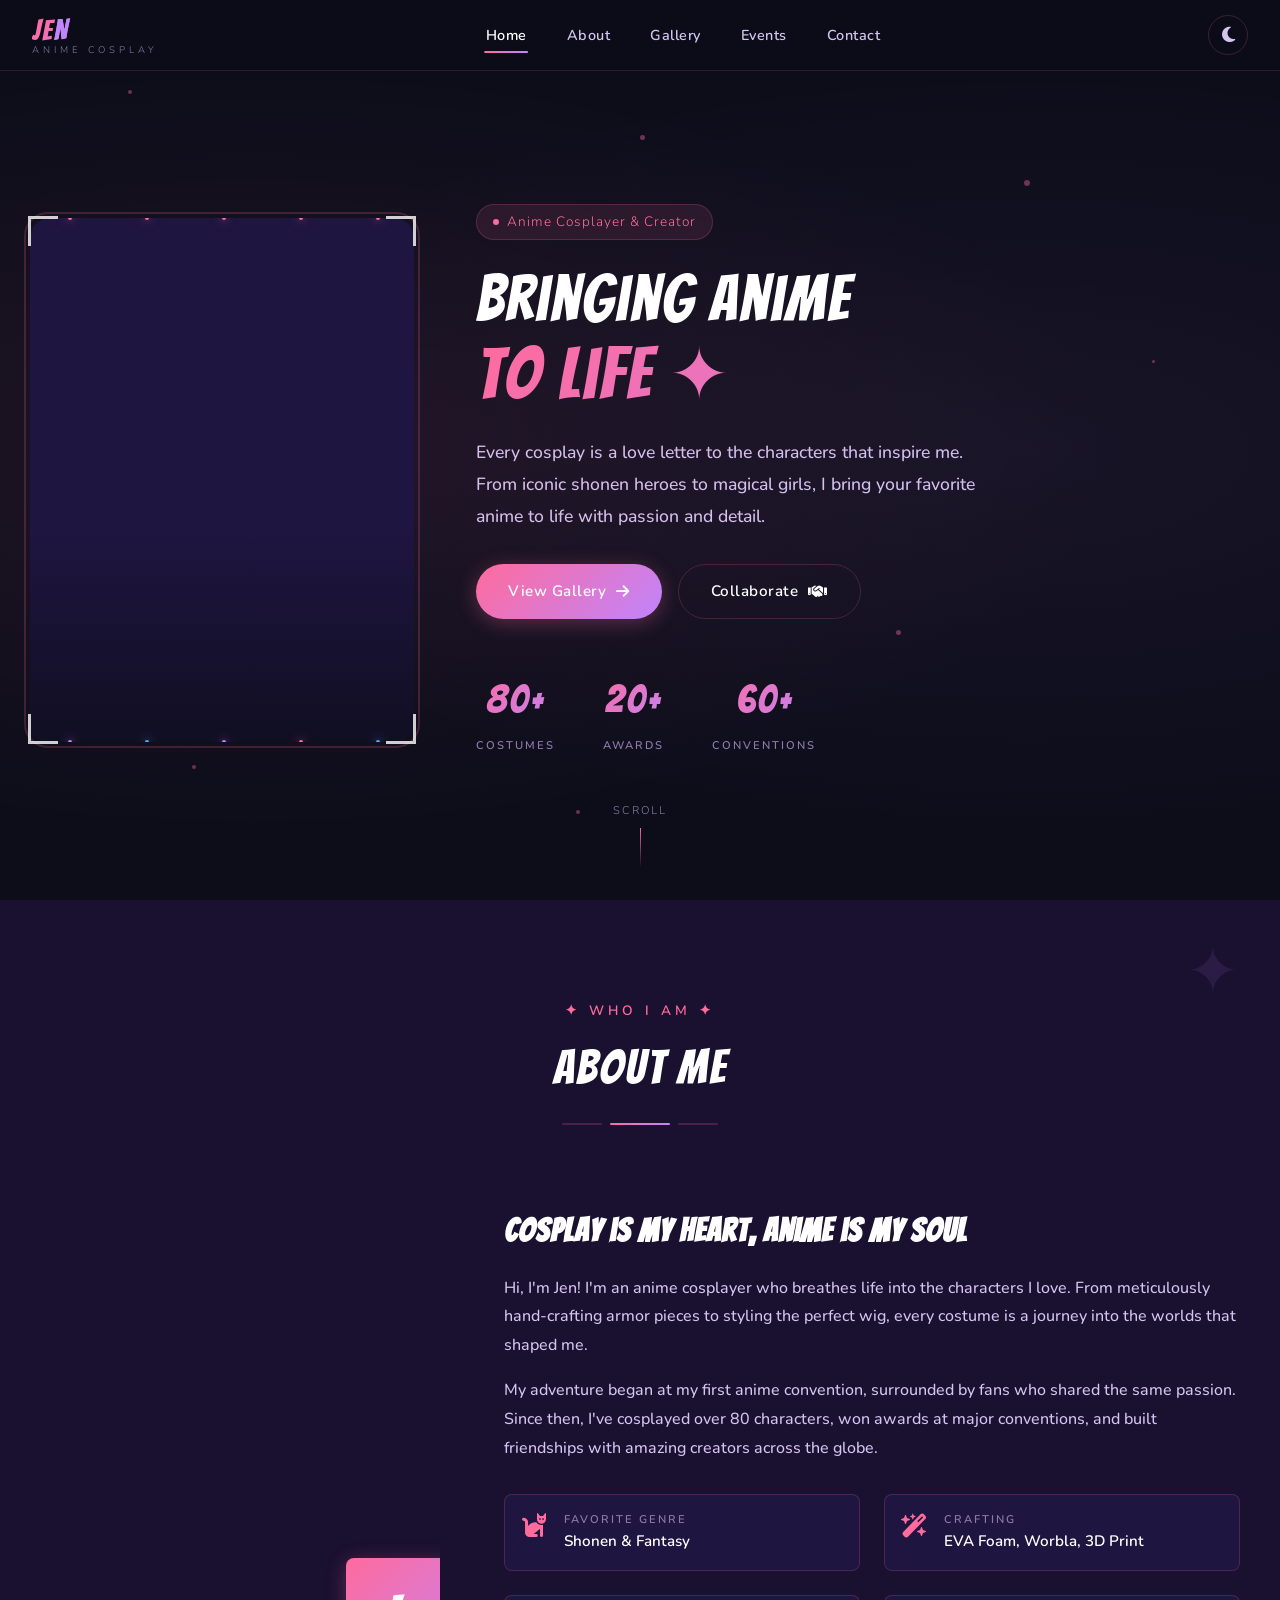
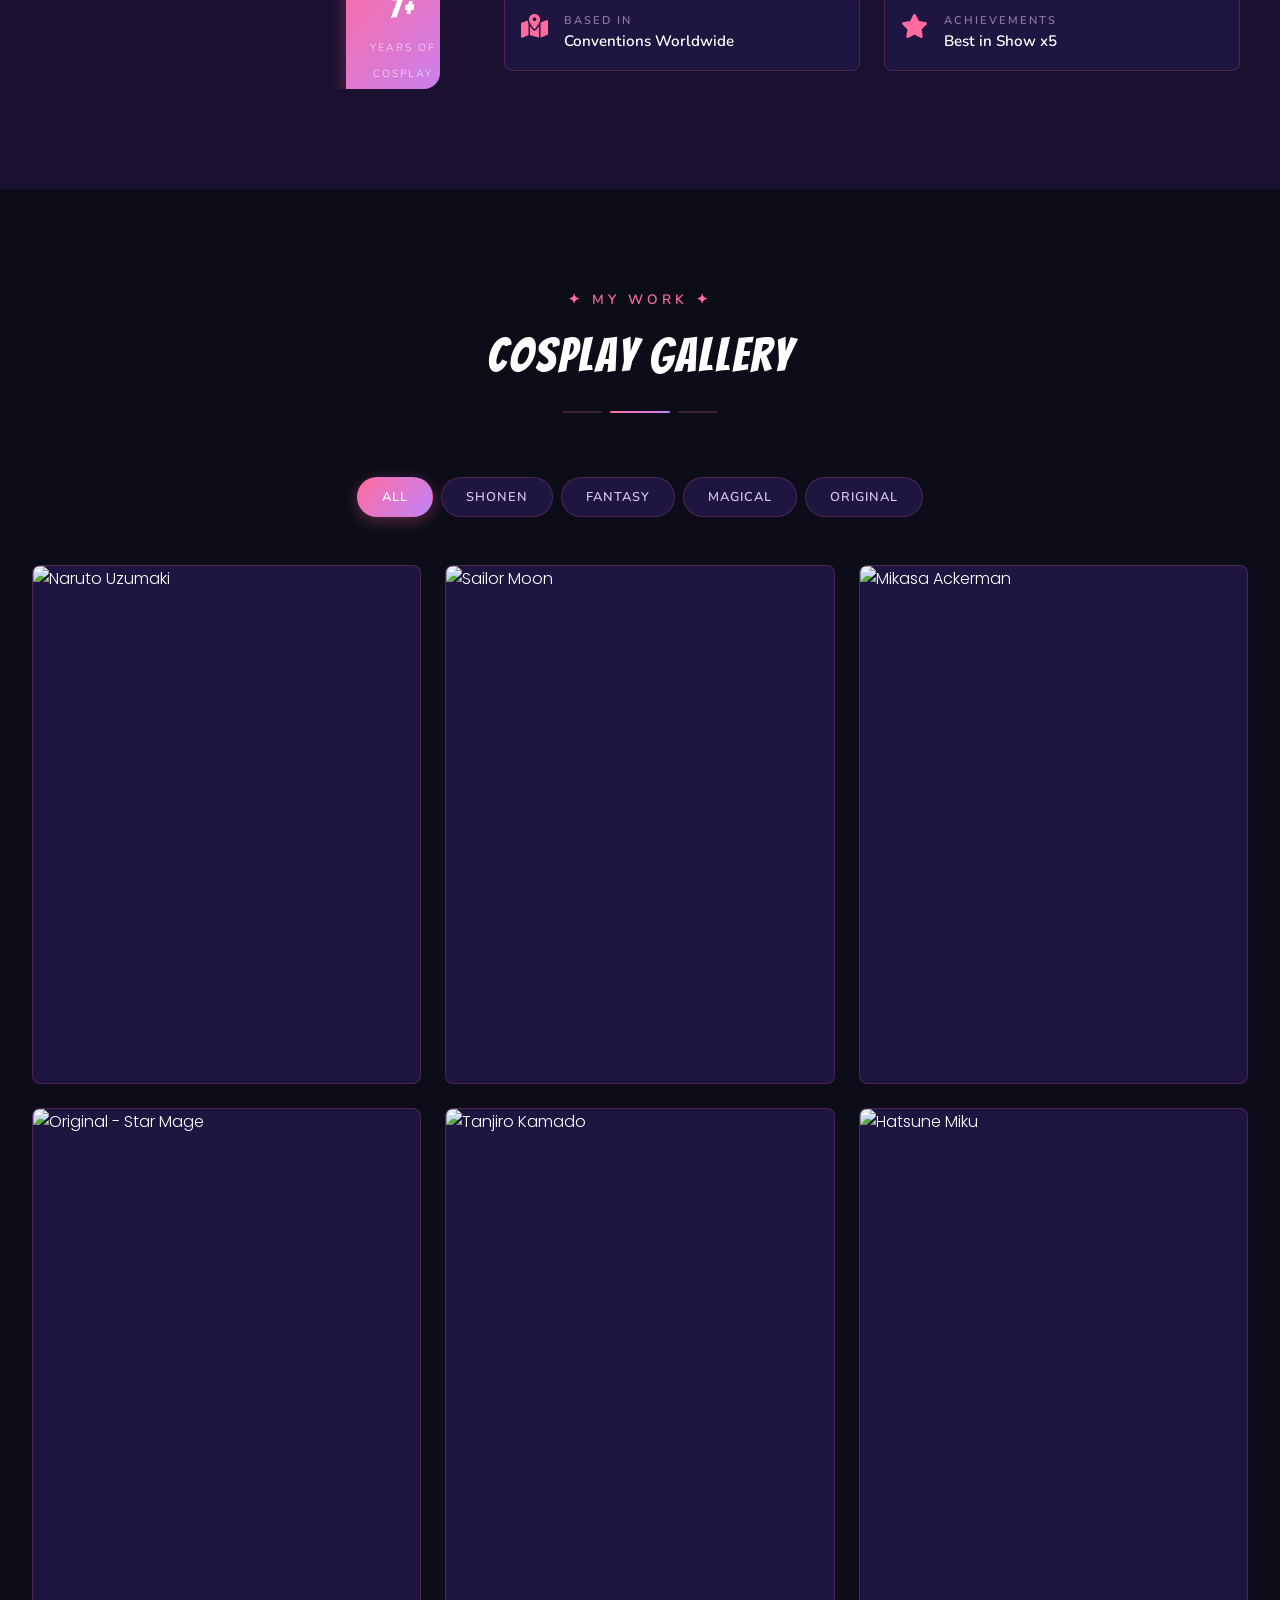
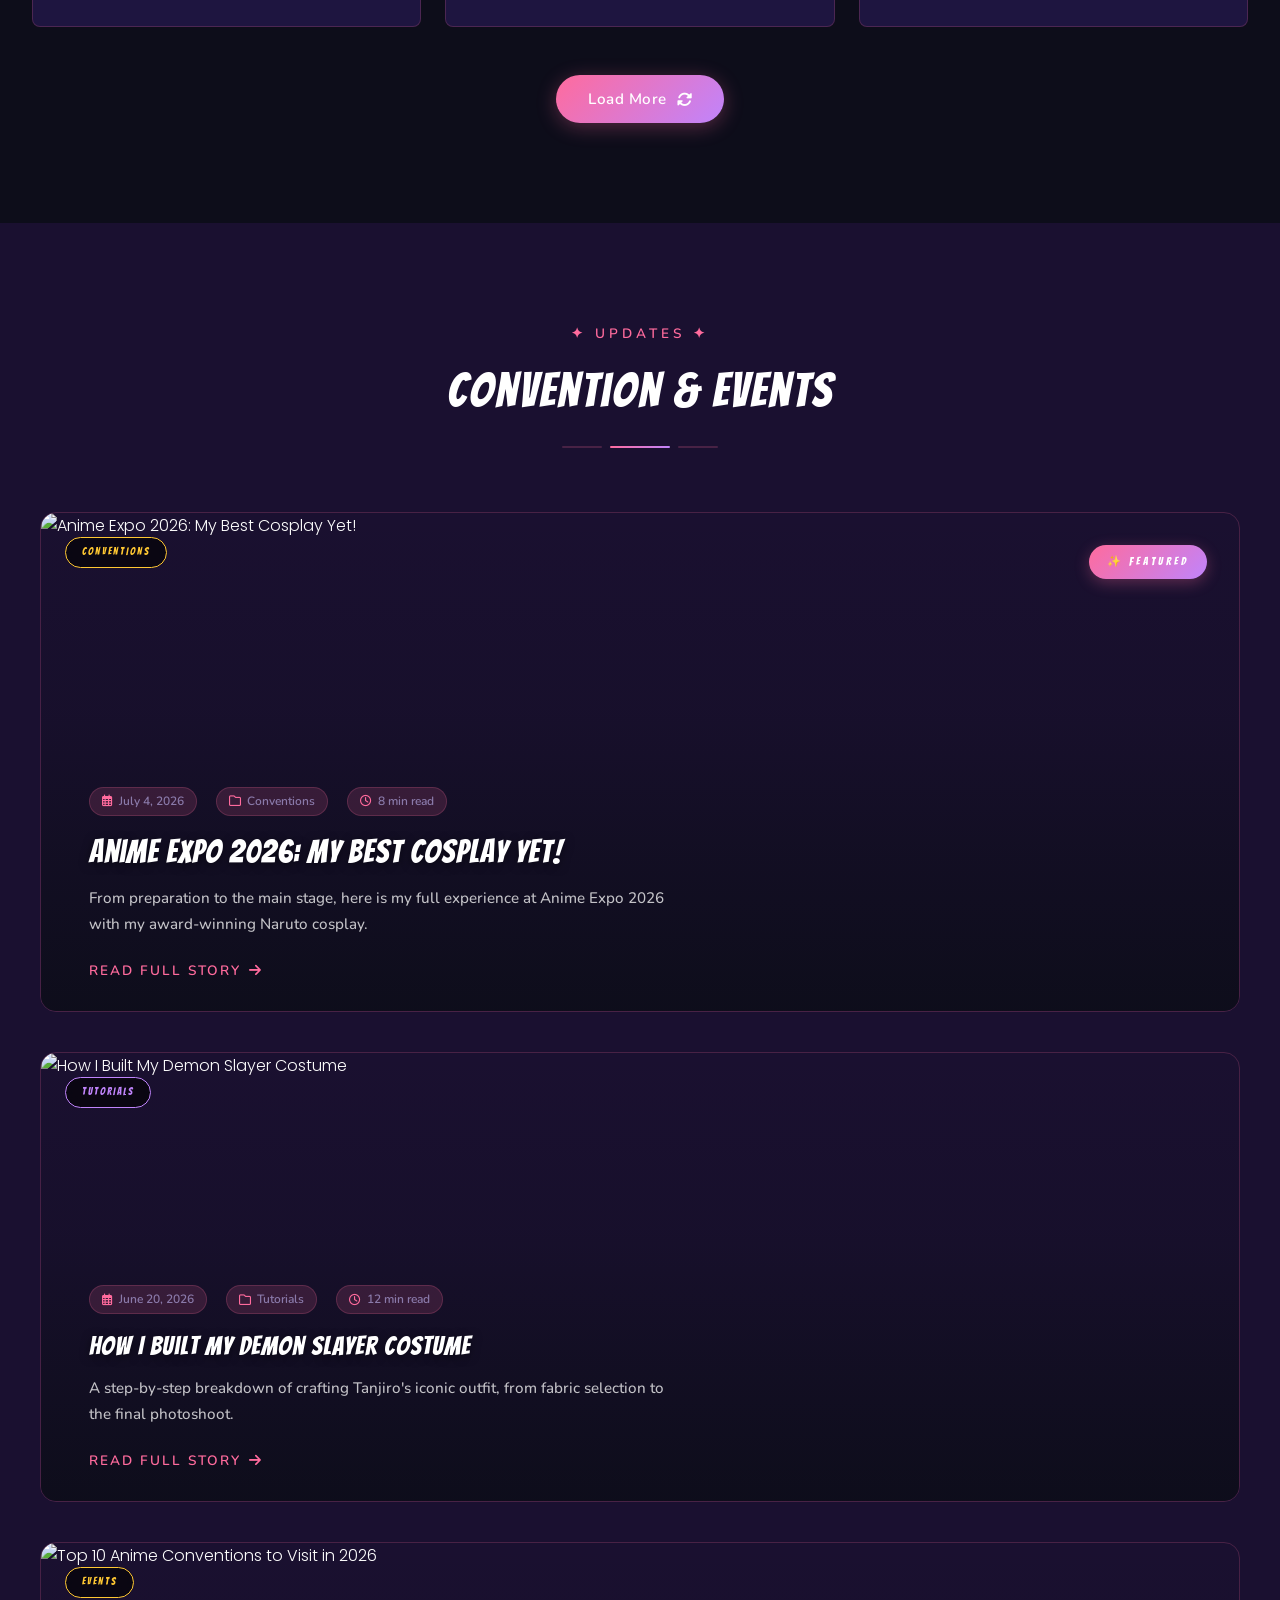
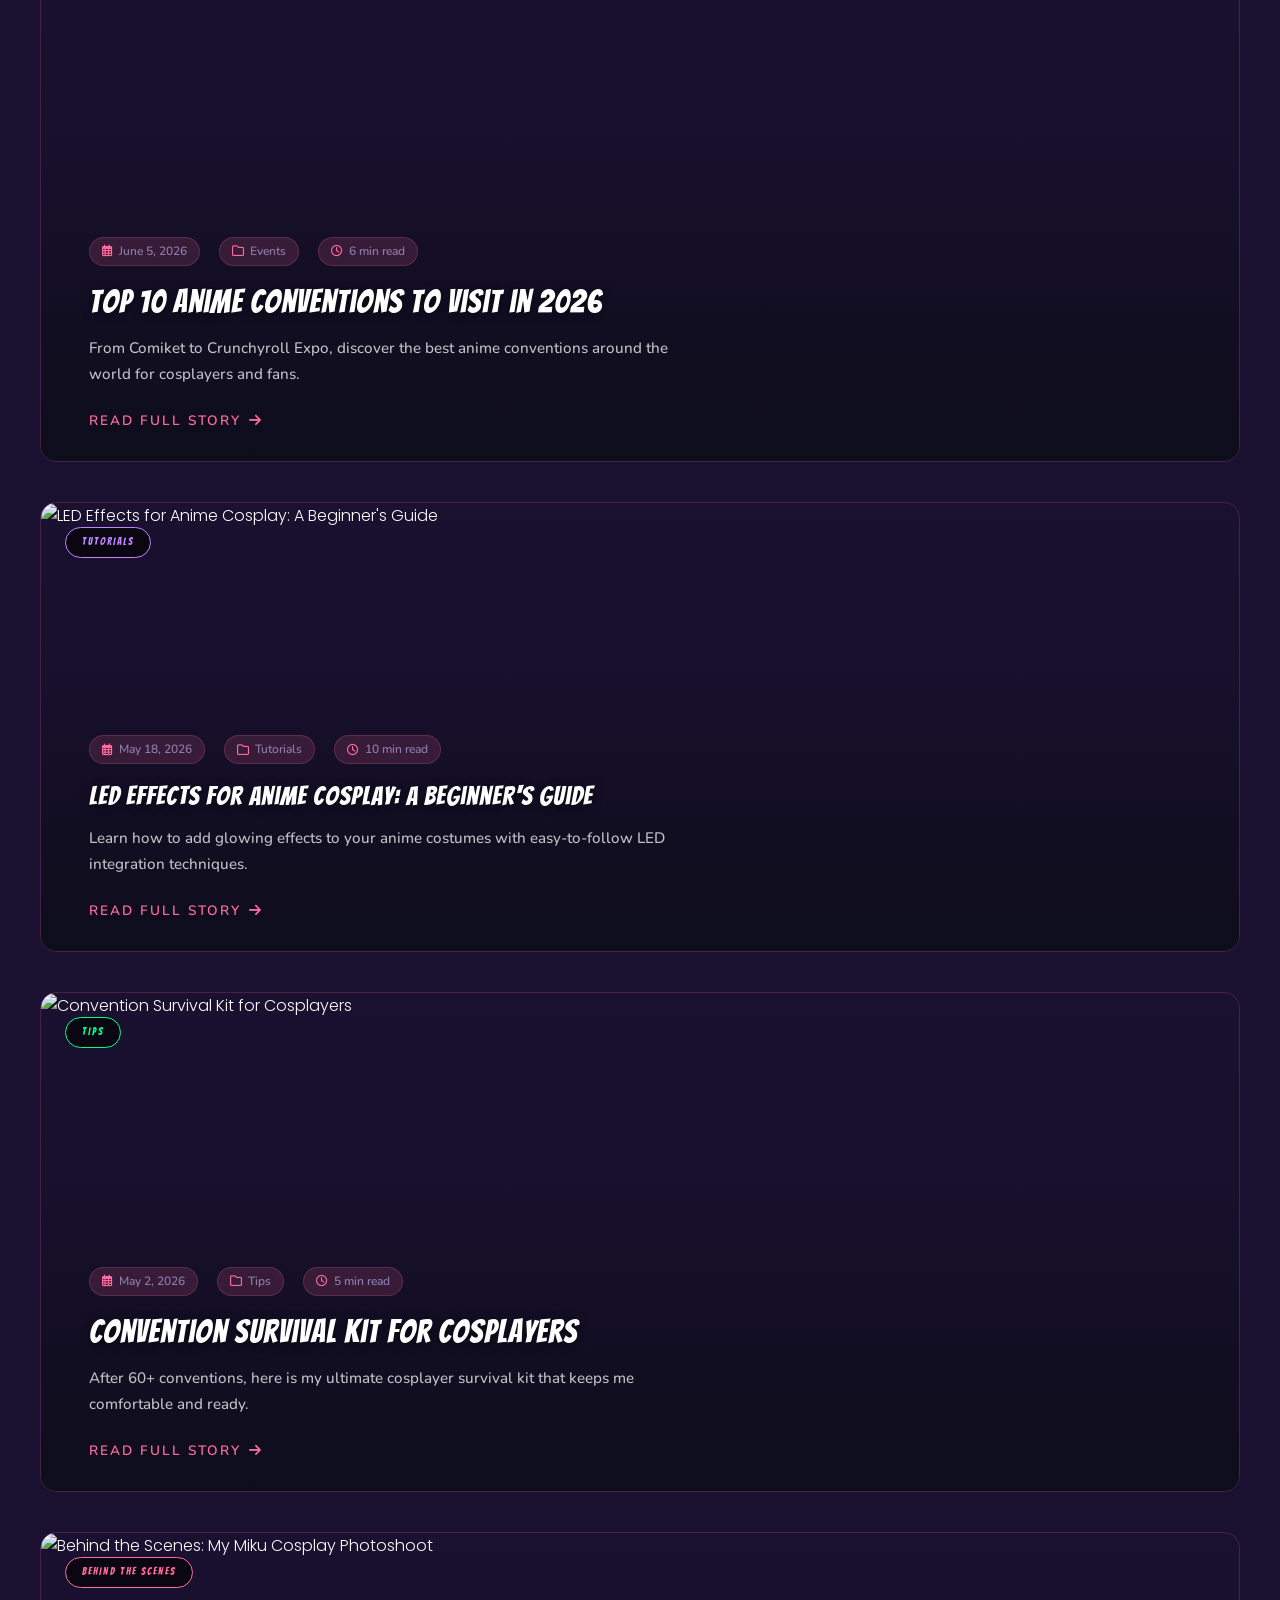
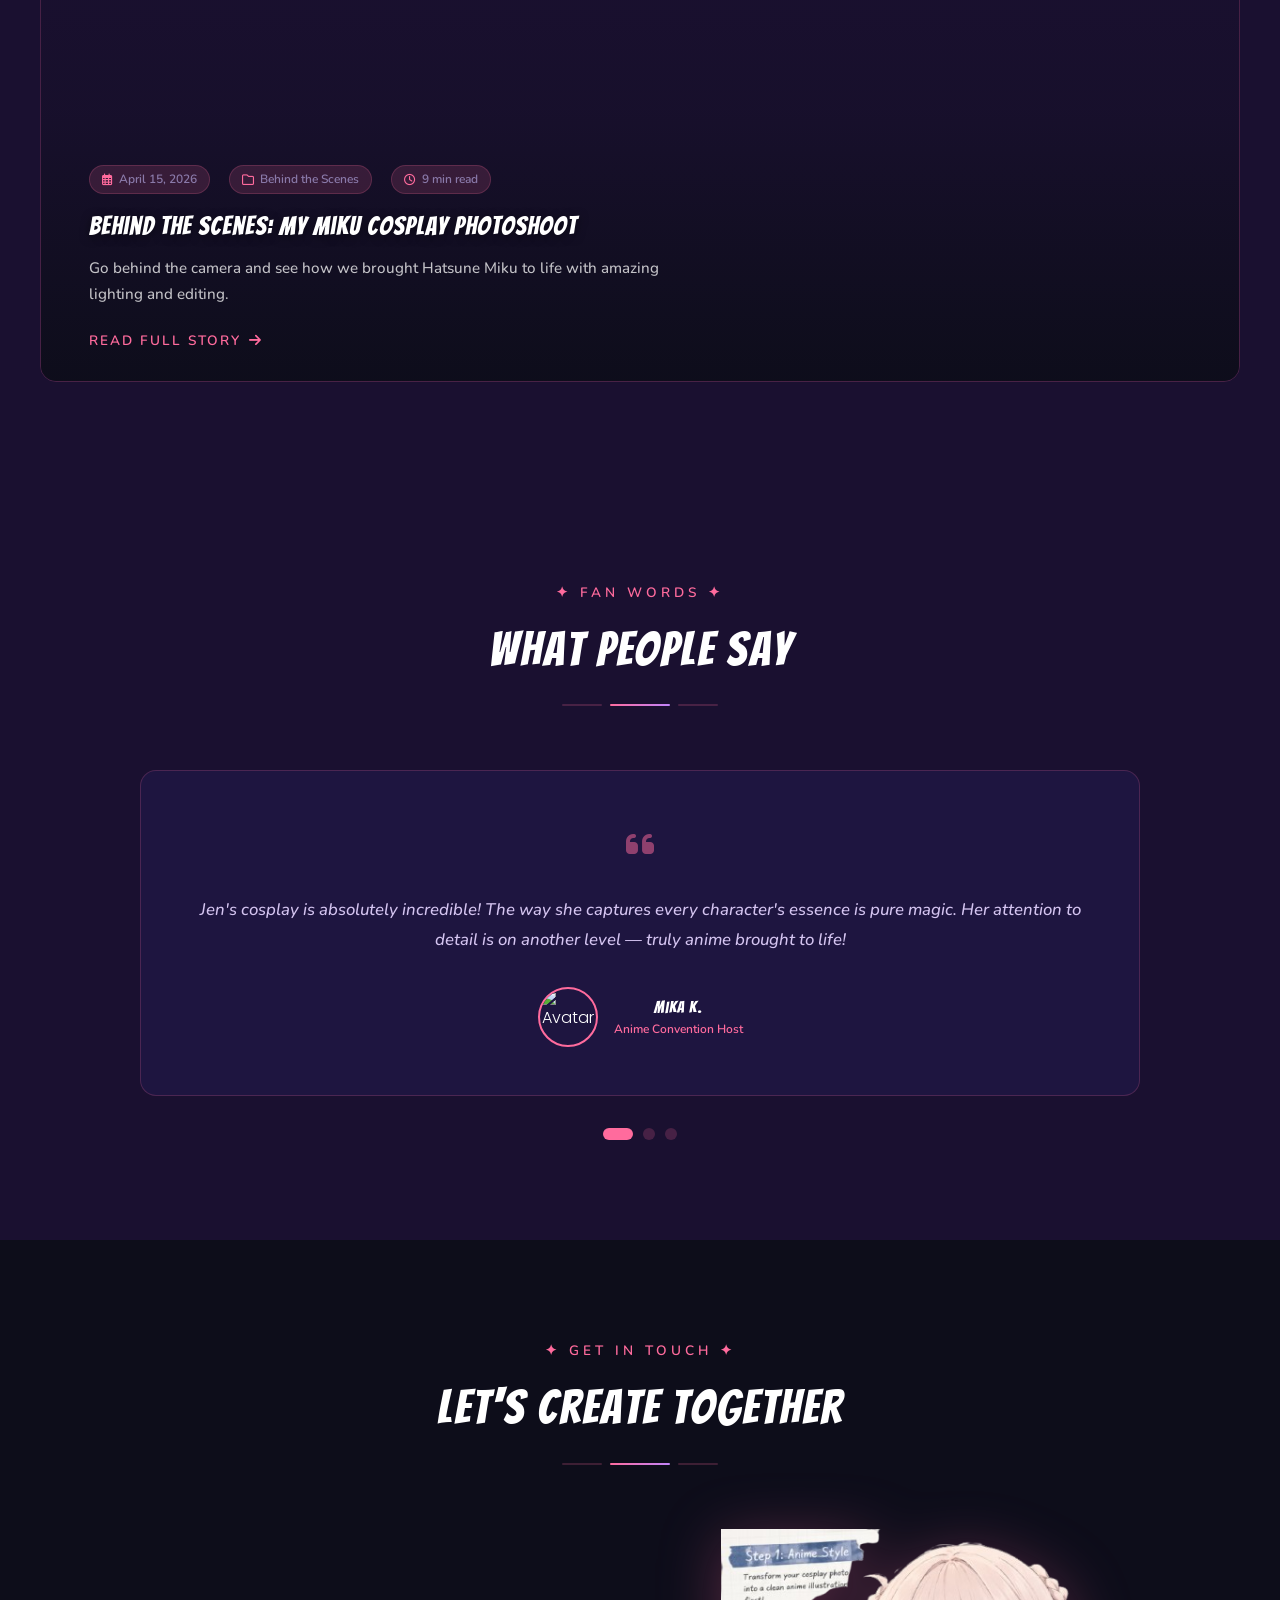
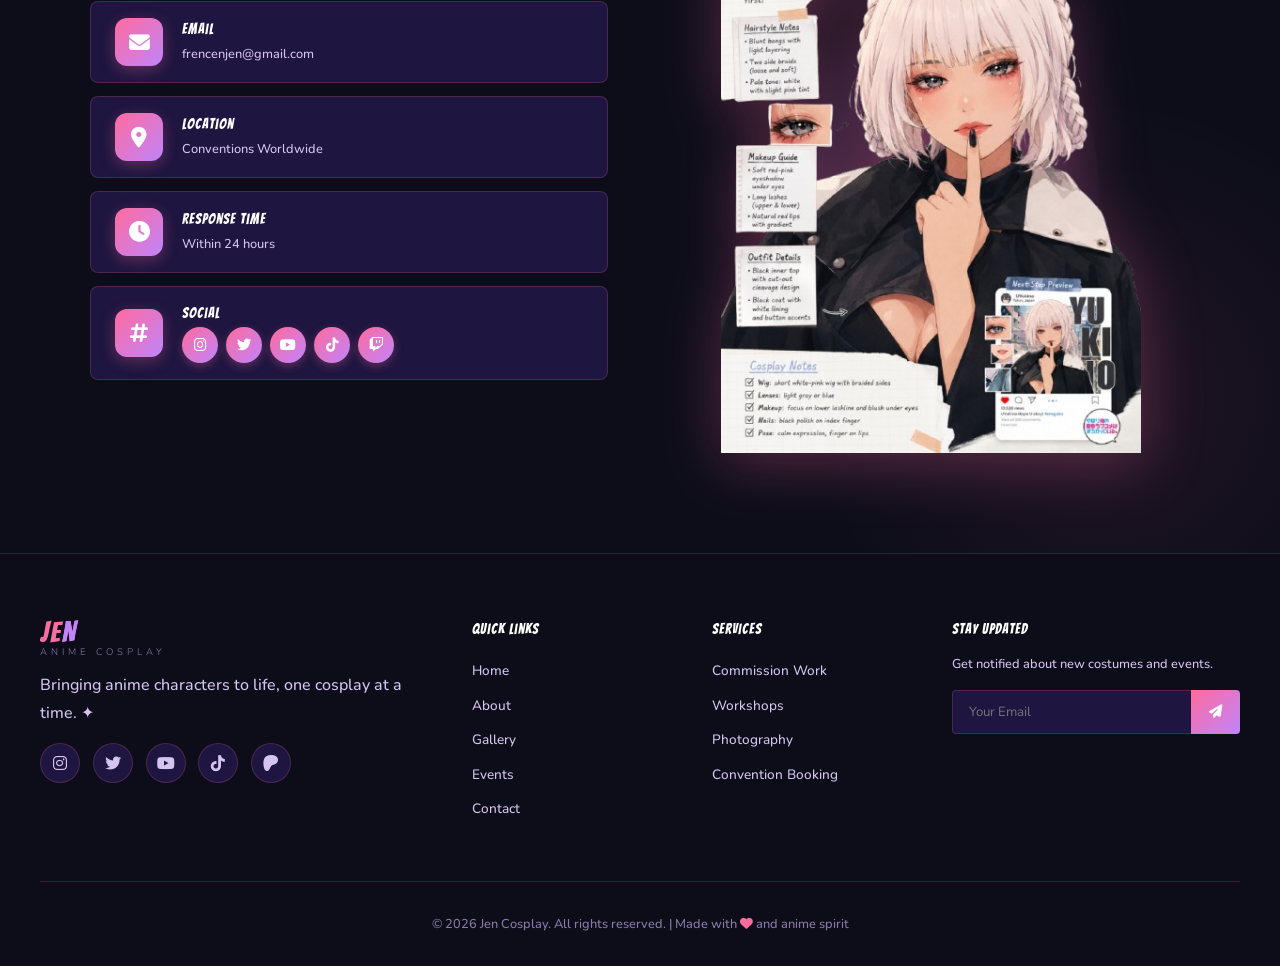
==== commit 9eeb9f8a: "fix contact section" ====
--- a/index.html
+++ b/index.html
@@ -329,58 +329,56 @@
       </div>
     </div>
     <div class="contact-content">
-      <div class="contact-info">
-        <div class="contact-card">
-          <i class="fas fa-envelope"></i>
-          <h4>Email</h4>
-          <p>frencenjen@gmail.com</p>
-        </div>
-        <div class="contact-card">
-          <i class="fas fa-map-marker-alt"></i>
-          <h4>Location</h4>
-          <p>Conventions Worldwide</p>
-        </div>
-        <div class="contact-card">
-          <i class="fas fa-clock"></i>
-          <h4>Response Time</h4>
-          <p>Within 24 hours</p>
-        </div>
-        <div class="contact-card">
-          <i class="fas fa-hashtag"></i>
-          <h4>Social</h4>
-          <div class="contact-social">
-            <a href="#" aria-label="Instagram"><i class="fab fa-instagram"></i></a>
-            <a href="#" aria-label="Twitter"><i class="fab fa-twitter"></i></a>
-            <a href="#" aria-label="YouTube"><i class="fab fa-youtube"></i></a>
-            <a href="#" aria-label="TikTok"><i class="fab fa-tiktok"></i></a>
-            <a href="#" aria-label="Twitch"><i class="fab fa-twitch"></i></a>
-          </div>
-        </div>
-      </div>
-      <form class="contact-form" id="contactForm">
-        <div class="form-row">
-          <div class="form-group">
-            <input type="text" id="formName" placeholder="Your Name" required />
-            <label for="formName">Your Name</label>
-          </div>
-          <div class="form-group">
-            <input type="email" id="formEmail" placeholder="Your Email" required />
-            <label for="formEmail">Your Email</label>
-          </div>
-        </div>
-        <div class="form-group">
-          <input type="text" id="formSubject" placeholder="Subject" />
-          <label for="formSubject">Subject</label>
-        </div>
-        <div class="form-group">
-          <textarea id="formMessage" placeholder="Your Message" required></textarea>
-          <label for="formMessage">Your Message</label>
-        </div>
-        <button type="submit" class="btn btn-primary btn-block">
-          <span>Send Message</span>
-          <i class="fas fa-paper-plane"></i>
-        </button>
-      </form>
+      <div class="contact-info-wrap">
+        <div class="contact-info">
+          <div class="contact-card">
+            <div class="contact-card-icon">
+              <i class="fas fa-envelope"></i>
+            </div>
+            <div class="contact-card-body">
+              <h4>Email</h4>
+              <p>frencenjen@gmail.com</p>
+            </div>
+          </div>
+          <div class="contact-card">
+            <div class="contact-card-icon">
+              <i class="fas fa-map-marker-alt"></i>
+            </div>
+            <div class="contact-card-body">
+              <h4>Location</h4>
+              <p>Conventions Worldwide</p>
+            </div>
+          </div>
+          <div class="contact-card">
+            <div class="contact-card-icon">
+              <i class="fas fa-clock"></i>
+            </div>
+            <div class="contact-card-body">
+              <h4>Response Time</h4>
+              <p>Within 24 hours</p>
+            </div>
+          </div>
+          <div class="contact-card">
+            <div class="contact-card-icon">
+              <i class="fas fa-hashtag"></i>
+            </div>
+            <div class="contact-card-body">
+              <h4>Social</h4>
+              <div class="contact-social">
+                <a href="#" aria-label="Instagram"><i class="fab fa-instagram"></i></a>
+                <a href="#" aria-label="Twitter"><i class="fab fa-twitter"></i></a>
+                <a href="#" aria-label="YouTube"><i class="fab fa-youtube"></i></a>
+                <a href="#" aria-label="TikTok"><i class="fab fa-tiktok"></i></a>
+                <a href="#" aria-label="Twitch"><i class="fab fa-twitch"></i></a>
+              </div>
+            </div>
+          </div>
+        </div>
+      </div>
+      <div class="contact-character">
+        <img src="assets/images/bg-anime-1.png" alt="Anime Cosplay Character" class="contact-character-img" />
+        <div class="contact-character-glow"></div>
+      </div>
     </div>
   </section>
 
--- a/assets/css/style.css
+++ b/assets/css/style.css
@@ -1400,64 +1400,103 @@
 /* ====== CONTACT SECTION ====== */
 .contact {
   padding: 100px 2rem;
+  position: relative;
+  overflow: hidden;
+}
+
+.contact::before {
+  content: '';
+  position: absolute;
+  top: 50%;
+  right: -10%;
+  width: 600px;
+  height: 600px;
+  background: radial-gradient(circle, rgba(255, 107, 157, 0.08) 0%, transparent 70%);
+  pointer-events: none;
+  border-radius: 50%;
 }
 
 .contact-content {
   display: grid;
-  grid-template-columns: 1fr 1.5fr;
-  gap: 3rem;
+  grid-template-columns: 1fr 1fr;
+  gap: 4rem;
   max-width: 1100px;
   margin: 0 auto;
+  align-items: center;
+  position: relative;
+  z-index: 1;
+}
+
+.contact-info-wrap {
+  display: flex;
+  flex-direction: column;
+  gap: 1.5rem;
 }
 
 .contact-info {
-  display: grid;
-  grid-template-columns: repeat(2, 1fr);
-  gap: 1rem;
-  align-content: start;
+  display: flex;
+  flex-direction: column;
+  gap: 0.8rem;
 }
 
 .contact-card {
   background: var(--bg-card);
-  padding: 1.5rem;
+  padding: 1rem 1.5rem;
   border-radius: var(--border-radius-md);
   border: 1px solid var(--border-color);
-  text-align: center;
   transition: all var(--transition-normal);
+  display: flex;
+  align-items: center;
+  gap: 1.2rem;
+  backdrop-filter: blur(10px);
 }
 
 .contact-card:hover {
   border-color: var(--accent-primary);
-  transform: translateY(-3px);
+  transform: translateX(8px);
   box-shadow: 0 8px 25px rgba(0,0,0,0.2);
-}
-
-.contact-card i {
-  font-size: 1.8rem;
-  color: var(--accent-primary);
-  margin-bottom: 0.8rem;
-}
-
-.contact-card h4 {
+  background: var(--bg-card-hover);
+}
+
+.contact-card-icon {
+  width: 48px;
+  height: 48px;
+  min-width: 48px;
+  border-radius: 12px;
+  background: var(--gradient-primary);
+  display: flex;
+  align-items: center;
+  justify-content: center;
+  font-size: 1.3rem;
+  color: #fff;
+  box-shadow: 0 4px 15px var(--accent-glow);
+}
+
+.contact-card-body {
+  flex: 1;
+}
+
+.contact-card-body h4 {
   font-family: var(--font-display);
-  font-size: 0.9rem;
-  margin-bottom: 0.3rem;
+  font-size: 0.85rem;
+  margin-bottom: 0.2rem;
   letter-spacing: 1px;
   font-weight: 400;
 }
 
-.contact-card p {
+.contact-card-body p {
   font-family: var(--font-alt);
   font-size: 0.8rem;
   color: var(--text-secondary);
   font-weight: 500;
+  margin: 0;
 }
 
 .contact-social {
   display: flex;
-  justify-content: center;
-  gap: 0.8rem;
-  margin-top: 0.5rem;
+  gap: 0.5rem;
+  margin-top: 0.2rem;
+  flex-wrap: wrap;
 }
 
 .contact-social a {
@@ -1467,114 +1506,60 @@
   align-items: center;
   justify-content: center;
   border-radius: 50%;
-  background: var(--bg-primary);
-  color: var(--text-secondary);
+  background: var(--gradient-primary);
+  color: #fff;
   transition: all var(--transition-fast);
-  border: 1px solid var(--border-color);
+  font-size: 0.9rem;
+  box-shadow: 0 3px 10px var(--accent-glow);
 }
 
 .contact-social a:hover {
-  background: var(--accent-primary);
-  color: #fff;
-  border-color: var(--accent-primary);
-}
-
-/* Contact Form */
-.contact-form {
-  background: var(--bg-card);
-  padding: 2rem;
-  border-radius: var(--border-radius-lg);
-  border: 1px solid var(--border-color);
-}
-
-.form-row {
-  display: grid;
-  grid-template-columns: repeat(2, 1fr);
-  gap: 1rem;
-}
-
-.form-group {
+  transform: translateY(-3px) scale(1.15);
+  box-shadow: 0 6px 20px var(--accent-glow-purple);
+}
+
+/* ====== FLOATING CHARACTER ====== */
+.contact-character {
   position: relative;
-  margin-bottom: 1.5rem;
-}
-
-.form-group input,
-.form-group textarea {
+  display: flex;
+  align-items: center;
+  justify-content: center;
   width: 100%;
-  padding: 14px 16px;
-  background: var(--bg-primary);
-  border: 1px solid var(--border-color);
-  border-radius: var(--border-radius-sm);
-  color: var(--text-primary);
-  font-family: var(--font-alt);
-  font-size: 0.9rem;
-  transition: all var(--transition-normal);
-  outline: none;
-}
-
-.form-group textarea {
-  min-height: 140px;
-  resize: vertical;
-}
-
-.form-group input:focus,
-.form-group textarea:focus {
-  border-color: var(--accent-primary);
-  box-shadow: 0 0 20px var(--accent-glow), 0 0 40px var(--accent-glow-purple);
-  transform: translateY(-2px);
-}
-
-.form-group label {
-  position: absolute;
-  left: 16px;
+  max-width: 420px;
+  margin: 0 auto;
+  animation: contact-float 5s ease-in-out infinite;
+}
+
+@keyframes contact-float {
+  0%, 100% { transform: translateY(0) rotate(-2deg); }
+  50% { transform: translateY(-20px) rotate(2deg); }
+}
+
+.contact-character-img {
+  width: 100%;
+  height: auto;
+  object-fit: contain;
+  position: relative;
+  z-index: 2;
+  filter: drop-shadow(0 10px 30px rgba(255, 107, 157, 0.3));
+}
+
+.contact-character-glow {
+  position: absolute;
+  width: 80%;
+  height: 80%;
   top: 50%;
-  transform: translateY(-50%);
-  font-family: var(--font-alt);
-  font-size: 0.9rem;
-  color: var(--text-muted);
-  transition: all var(--transition-fast);
-  pointer-events: none;
-}
-
-.form-group textarea ~ label {
-  top: 14px;
-  transform: none;
-}
-
-.form-group input:focus ~ label,
-.form-group textarea:focus ~ label,
-.form-group input:not(:placeholder-shown) ~ label,
-.form-group textarea:not(:placeholder-shown) ~ label {
-  top: -10px;
-  left: 12px;
-  font-size: 0.7rem;
-  background: var(--bg-card);
-  padding: 0 6px;
-  color: var(--accent-primary);
-}
-
-/* Contact form button enhancement */
-.contact-form .btn-primary {
-  position: relative;
-  overflow: hidden;
-}
-
-.contact-form .btn-primary::after {
-  content: '';
-  position: absolute;
-  top: -50%;
-  left: -50%;
-  width: 200%;
-  height: 200%;
-  background: linear-gradient(45deg, transparent, rgba(255,255,255,0.1), transparent);
-  transform: rotate(45deg);
-  transition: all 0.5s ease;
-  opacity: 0;
-}
-
-.contact-form .btn-primary:hover::after {
-  opacity: 1;
-  left: 100%;
+  left: 50%;
+  transform: translate(-50%, -50%);
+  background: radial-gradient(circle, rgba(255, 107, 157, 0.2) 0%, rgba(192, 132, 252, 0.1) 40%, transparent 70%);
+  border-radius: 50%;
+  animation: glow-pulse 3s ease-in-out infinite;
+  z-index: 1;
+}
+
+@keyframes glow-pulse {
+  0%, 100% { transform: translate(-50%, -50%) scale(0.8); opacity: 0.5; }
+  50% { transform: translate(-50%, -50%) scale(1.2); opacity: 1; }
 }
 
 /* ====== FOOTER ====== */
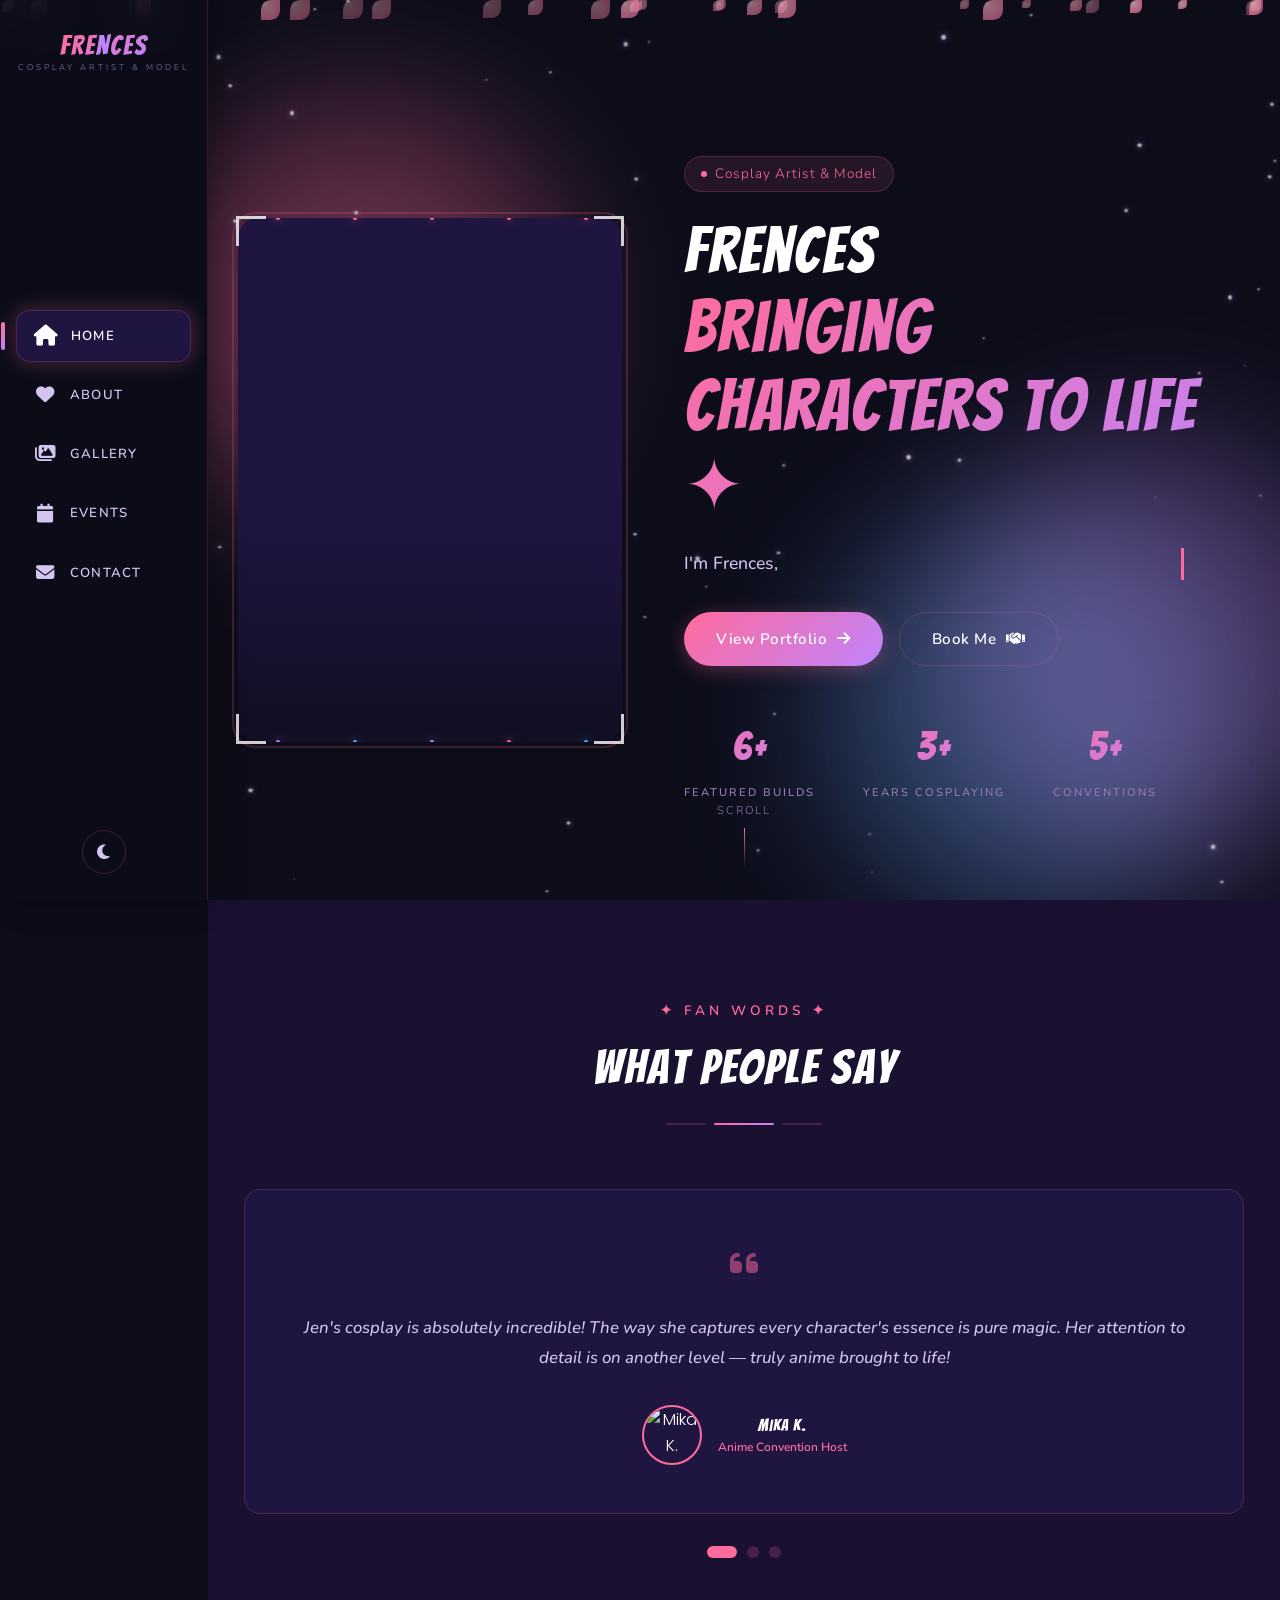
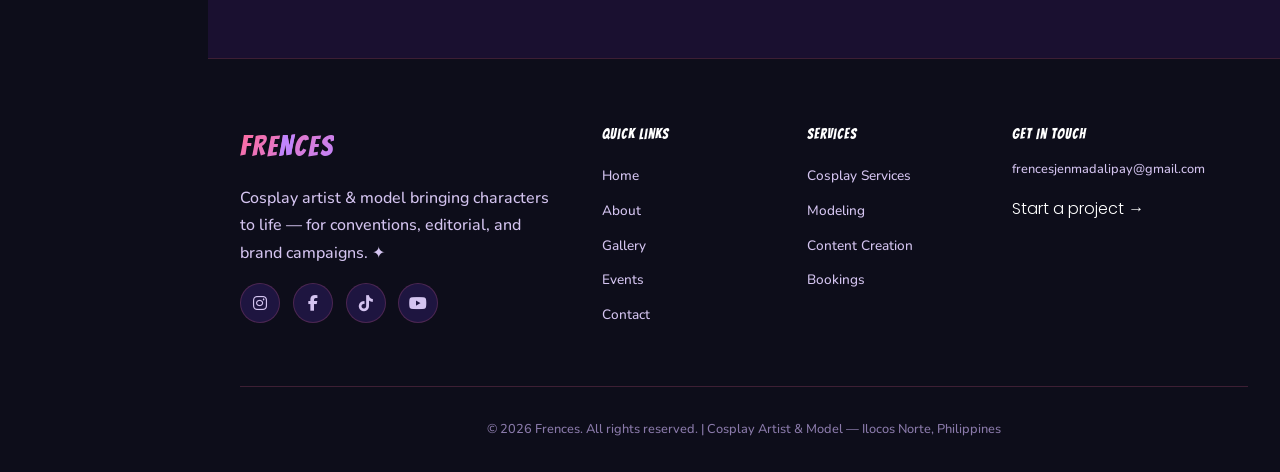
==== commit 93f63da0: "update information and apply spacial UI/UX" ====
--- a/index.html
+++ b/index.html
@@ -4,9 +4,8 @@
 <head>
   <meta charset="UTF-8" />
   <meta name="viewport" content="width=device-width, initial-scale=1.0" />
-  <title>✨ Jen Cosplay - Anime Portfolio</title>
-  <meta name="description"
-    content="Anime cosplay portfolio showcasing creative costumes, character transformations, and convention highlights" />
+  <title>Frences | Cosplay Artist & Model</title>
+  <meta name="description" content="Frences - cosplayer & model based in Ilocos Norte, Philippines. Cosplay, modeling, and content creation for brands and events." />
   <link rel="preconnect" href="https://fonts.googleapis.com" />
   <link rel="preconnect" href="https://fonts.gstatic.com" crossorigin />
   <link
@@ -15,425 +14,166 @@
   <link rel="stylesheet" href="https://cdnjs.cloudflare.com/ajax/libs/font-awesome/6.5.1/css/all.min.css" />
   <link rel="stylesheet" href="assets/css/style.css" />
   <link rel="stylesheet" href="assets/css/anime-effects.css" />
+  <link rel="stylesheet" href="assets/css/site-nav.css" />
+  <link rel="stylesheet" href="assets/css/spatial.css" />
 </head>
 
-<body>
-  <!-- ====== CUSTOM CURSOR ====== -->
-  <div class="cursor-glow" id="cursorGlow"></div>
-  <div class="cursor-dot" id="cursorDot"></div>
+<body data-page="home">
+  <div id="siteNav"></div>
 
-  <!-- ====== PRELOADER ====== -->
-  <div class="preloader" id="preloader">
-    <div class="preloader-inner">
-      <div class="preloader-ring"></div>
-      <div class="preloader-text">✦ LOADING ✦</div>
-      <div class="preloader-bar">
-        <div class="preloader-bar-fill" id="preloaderBarFill"></div>
+  <main class="page">
+    <!-- ====== HERO / SPATIAL SCENE ====== -->
+    <section class="hero" id="hero">
+      <div class="spatial-scene">
+        <div class="spatial-3d" id="spatial3d">
+          <div class="spatial-layer spatial-stars" id="spatialStars"></div>
+          <div class="spatial-layer hero-bg">
+            <div class="hero-particle" style="top:10%;left:10%;width:4px;height:4px;animation-delay:0s"></div>
+            <div class="hero-particle" style="top:20%;left:80%;width:6px;height:6px;animation-delay:0.5s"></div>
+            <div class="hero-particle" style="top:50%;left:30%;width:3px;height:3px;animation-delay:1s"></div>
+            <div class="hero-particle" style="top:70%;left:70%;width:5px;height:5px;animation-delay:1.5s"></div>
+            <div class="hero-particle" style="top:85%;left:15%;width:4px;height:4px;animation-delay:2s"></div>
+            <div class="hero-particle" style="top:40%;left:90%;width:3px;height:3px;animation-delay:2.5s"></div>
+            <div class="hero-particle" style="top:15%;left:50%;width:5px;height:5px;animation-delay:3s"></div>
+            <div class="hero-particle" style="top:90%;left:45%;width:4px;height:4px;animation-delay:3.5s"></div>
+          </div>
+          <div class="spatial-layer spatial-mid hero-content">
+            <div class="hero-image-frame">
+              <div class="frame-outer">
+                <div class="frame-inner">
+                  <div class="frame-image-container">
+                    <video src="assets/video/bido.mp4" alt="Cosplay Profile" class="hero-image" id="heroImage" autoplay muted
+                      loop playsinline></video>
+                    <div class="frame-overlay"></div>
+                  </div>
+                </div>
+              </div>
+              <div class="frame-corner tl"></div>
+              <div class="frame-corner tr"></div>
+              <div class="frame-corner bl"></div>
+              <div class="frame-corner br"></div>
+              <div class="frame-lights">
+                <span></span><span></span><span></span><span></span><span></span>
+                <span></span><span></span><span></span><span></span><span></span>
+              </div>
+            </div>
+            <div class="hero-text">
+              <div class="hero-badge">
+                <span class="badge-dot"></span>
+                Cosplay Artist & Model
+              </div>
+              <h1 class="hero-title">
+                <span class="title-line">Frences</span>
+                <span class="title-line accent">Bringing Characters To Life ✦</span>
+              </h1>
+              <p class="hero-desc" id="heroDesc">
+                I'm Frences, a cosplayer and model from Ilocos Norte, Philippines. From Raiden Shogun to original concepts, I bring characters to life — for conventions, editorial shoots, and brand campaigns.
+              </p>
+              <div class="hero-actions">
+                <a href="gallery.html" class="btn btn-primary">
+                  <span>View Portfolio</span>
+                  <i class="fas fa-arrow-right"></i>
+                </a>
+                <a href="contact.html" class="btn btn-outline">
+                  <span>Book Me</span>
+                  <i class="fas fa-handshake"></i>
+                </a>
+              </div>
+              <div class="hero-stats">
+                <div class="stat-item">
+                  <span class="stat-num" data-target="6">0</span>
+                  <span class="stat-label">Featured Builds</span>
+                </div>
+                <div class="stat-item">
+                  <span class="stat-num" data-target="3">0</span>
+                  <span class="stat-label">Years Cosplaying</span>
+                </div>
+                <div class="stat-item">
+                  <span class="stat-num" data-target="5">0</span>
+                  <span class="stat-label">Conventions</span>
+                </div>
+              </div>
+            </div>
+          </div>
+          <div class="spatial-layer spatial-front" id="spatialFront"></div>
+        </div>
       </div>
-    </div>
-  </div>
+      <div class="scroll-indicator">
+        <span>Scroll</span>
+        <div class="scroll-line"></div>
+      </div>
+    </section>
 
-  <!-- ====== NAVIGATION ====== -->
-  <nav class="navbar" id="navbar">
-    <div class="nav-container">
-      <a href="#" class="nav-logo">
-        <span class="logo-text">JE<span class="logo-accent">N</span></span>
-        <span class="logo-sub">Anime Cosplay</span>
-      </a>
-      <ul class="nav-menu" id="navMenu">
-        <li class="nav-item"><a href="#hero" class="nav-link active">Home</a></li>
-        <li class="nav-item"><a href="#about" class="nav-link">About</a></li>
-        <li class="nav-item"><a href="#gallery" class="nav-link">Gallery</a></li>
-        <li class="nav-item"><a href="#blog" class="nav-link">Events</a></li>
-        <li class="nav-item"><a href="#contact" class="nav-link">Contact</a></li>
-      </ul>
-      <div class="nav-actions">
-        <button class="theme-toggle" id="themeToggle" aria-label="Toggle theme">
-          <i class="fas fa-moon"></i>
-        </button>
-        <div class="hamburger" id="hamburger">
+    <!-- ====== TESTIMONIALS ====== -->
+    <section class="testimonials">
+      <div class="section-header">
+        <span class="section-subtitle">✦ Fan Words ✦</span>
+        <h2 class="section-title">What People Say</h2>
+        <div class="section-divider">
           <span></span><span></span><span></span>
         </div>
       </div>
-    </div>
-  </nav>
-
-  <!-- ====== HERO SECTION ====== -->
-  <section class="hero" id="hero">
-    <div class="hero-bg">
-      <div class="hero-particle" style="top:10%;left:10%;width:4px;height:4px;animation-delay:0s"></div>
-      <div class="hero-particle" style="top:20%;left:80%;width:6px;height:6px;animation-delay:0.5s"></div>
-      <div class="hero-particle" style="top:50%;left:30%;width:3px;height:3px;animation-delay:1s"></div>
-      <div class="hero-particle" style="top:70%;left:70%;width:5px;height:5px;animation-delay:1.5s"></div>
-      <div class="hero-particle" style="top:85%;left:15%;width:4px;height:4px;animation-delay:2s"></div>
-      <div class="hero-particle" style="top:40%;left:90%;width:3px;height:3px;animation-delay:2.5s"></div>
-      <div class="hero-particle" style="top:15%;left:50%;width:5px;height:5px;animation-delay:3s"></div>
-      <div class="hero-particle" style="top:90%;left:45%;width:4px;height:4px;animation-delay:3.5s"></div>
-    </div>
-    <div class="hero-content">
-      <div class="hero-image-frame">
-        <div class="frame-outer">
-          <div class="frame-inner">
-            <div class="frame-image-container">
-              <video src="assets/video/bido.mp4" alt="Cosplay Profile" class="hero-image" id="heroImage" autoplay muted
-                loop playsinline></video>
-              <div class="frame-overlay"></div>
+      <div class="testimonials-slider" id="testimonialsSlider">
+        <div class="testimonial-card">
+          <div class="testimonial-quote"><i class="fas fa-quote-left"></i></div>
+          <p class="testimonial-text">
+            Jen's cosplay is absolutely incredible! The way she captures every character's essence
+            is pure magic. Her attention to detail is on another level — truly anime brought to life!
+          </p>
+          <div class="testimonial-author">
+            <img src="https://placehold.co/60x60/1a1030/ff6b9d?text=MK" alt="Mika K. avatar" />
+            <div>
+              <span class="author-name">Mika K.</span>
+              <span class="author-role">Anime Convention Host</span>
             </div>
           </div>
         </div>
-        <div class="frame-corner tl"></div>
-        <div class="frame-corner tr"></div>
-        <div class="frame-corner bl"></div>
-        <div class="frame-corner br"></div>
-        <div class="frame-lights">
-          <span></span><span></span><span></span><span></span><span></span>
-          <span></span><span></span><span></span><span></span><span></span>
-        </div>
-      </div>
-      <div class="hero-text">
-        <div class="hero-badge">
-          <span class="badge-dot"></span>
-          Anime Cosplayer & Creator
-        </div>
-        <h1 class="hero-title">
-          <span class="title-line">Bringing Anime</span>
-          <span class="title-line accent">To Life ✦</span>
-        </h1>
-        <p class="hero-desc" id="heroDesc">
-          Every cosplay is a love letter to the characters that inspire me. From iconic shonen heroes to magical girls, I bring your favorite anime to life with passion and detail.
-        </p>
-        <div class="hero-actions">
-          <a href="#gallery" class="btn btn-primary">
-            <span>View Gallery</span>
-            <i class="fas fa-arrow-right"></i>
-          </a>
-          <a href="#contact" class="btn btn-outline">
-            <span>Collaborate</span>
-            <i class="fas fa-handshake"></i>
-          </a>
-        </div>
-        <div class="hero-stats">
-          <div class="stat-item">
-            <span class="stat-num" data-target="80">0</span>
-            <span class="stat-label">Costumes</span>
-          </div>
-          <div class="stat-item">
-            <span class="stat-num" data-target="20">0</span>
-            <span class="stat-label">Awards</span>
-          </div>
-          <div class="stat-item">
-            <span class="stat-num" data-target="60">0</span>
-            <span class="stat-label">Conventions</span>
+        <div class="testimonial-card">
+          <div class="testimonial-quote"><i class="fas fa-quote-left"></i></div>
+          <p class="testimonial-text">
+            I've seen hundreds of cosplayers, but Jen stands out. Her passion for anime shines through
+            every costume. She doesn't just dress up — she becomes the character!
+          </p>
+          <div class="testimonial-author">
+            <img src="https://placehold.co/60x60/1a1030/c084fc?text=RT" alt="Ryo Tanaka avatar" />
+            <div>
+              <span class="author-name">Ryo Tanaka</span>
+              <span class="author-role">Photographer</span>
+            </div>
           </div>
         </div>
-      </div>
-    </div>
-    <div class="scroll-indicator">
-      <span>Scroll</span>
-      <div class="scroll-line"></div>
-    </div>
-  </section>
-
-  <!-- ====== ABOUT SECTION ====== -->
-  <section class="about" id="about">
-    <div class="section-header">
-      <span class="section-subtitle">✦ Who I Am ✦</span>
-      <h2 class="section-title">About Me</h2>
-      <div class="section-divider">
-        <span></span><span></span><span></span>
-      </div>
-    </div>
-    <div class="about-content">
-      <div class="about-image-wrapper">
-        <div class="about-image-frame">
-          <video src="assets/video/about-bido.mp4" class="about-image" autoplay muted loop playsinline></video>
-          <div class="about-frame-border"></div>
-          <div class="about-experience">
-            <span class="exp-num">7+</span>
-            <span class="exp-text">Years of <br />Cosplay</span>
-          </div>
-        </div>
-      </div>
-      <div class="about-text">
-        <h3>Cosplay is my heart, anime is my soul</h3>
-        <p>
-          Hi, I'm Jen! I'm an anime cosplayer who breathes life into the characters I love. 
-          From meticulously hand-crafting armor pieces to styling the perfect wig, 
-          every costume is a journey into the worlds that shaped me.
-        </p>
-        <p>
-          My adventure began at my first anime convention, surrounded by fans who shared the same passion. 
-          Since then, I've cosplayed over 80 characters, won awards at major conventions, 
-          and built friendships with amazing creators across the globe.
-        </p>
-        <div class="about-details">
-          <div class="detail-item">
-            <i class="fas fa-cat"></i>
+        <div class="testimonial-card">
+          <div class="testimonial-quote"><i class="fas fa-quote-left"></i></div>
+          <p class="testimonial-text">
+            Jen's craftsmanship is next-level! She won Best in Show at our convention with her
+            handmade armor build. Her dedication inspires everyone in the cosplay community!
+          </p>
+          <div class="testimonial-author">
+            <img src="https://placehold.co/60x60/1a1030/60a5fa?text=YL" alt="Yuki Lee avatar" />
             <div>
-              <span class="detail-label">Favorite Genre</span>
-              <span class="detail-value">Shonen & Fantasy</span>
-            </div>
-          </div>
-          <div class="detail-item">
-            <i class="fas fa-wand-magic-sparkles"></i>
-            <div>
-              <span class="detail-label">Crafting</span>
-              <span class="detail-value">EVA Foam, Worbla, 3D Print</span>
-            </div>
-          </div>
-          <div class="detail-item">
-            <i class="fas fa-map-location-dot"></i>
-            <div>
-              <span class="detail-label">Based In</span>
-              <span class="detail-value">Conventions Worldwide</span>
-            </div>
-          </div>
-          <div class="detail-item">
-            <i class="fas fa-star"></i>
-            <div>
-              <span class="detail-label">Achievements</span>
-              <span class="detail-value">Best in Show x5</span>
+              <span class="author-name">Yuki Lee</span>
+              <span class="author-role">Cosplay Judge</span>
             </div>
           </div>
         </div>
       </div>
-    </div>
-  </section>
+      <div class="testimonials-dots" id="testimonialsDots">
+        <span class="dot active"></span>
+        <span class="dot"></span>
+        <span class="dot"></span>
+      </div>
+    </section>
+  </main>
 
-  <!-- ====== GALLERY SECTION ====== -->
-  <section class="gallery" id="gallery">
-    <div class="section-header">
-      <span class="section-subtitle">✦ My Work ✦</span>
-      <h2 class="section-title">Cosplay Gallery</h2>
-      <div class="section-divider">
-        <span></span><span></span><span></span>
-      </div>
-    </div>
-    <div class="gallery-filters">
-      <button class="filter-btn active" data-filter="all">All</button>
-      <button class="filter-btn" data-filter="shonen">Shonen</button>
-      <button class="filter-btn" data-filter="fantasy">Fantasy</button>
-      <button class="filter-btn" data-filter="magical">Magical</button>
-      <button class="filter-btn" data-filter="original">Original</button>
-    </div>
-    <div class="gallery-grid" id="galleryGrid">
-      <!-- Gallery items will be loaded by JS -->
-    </div>
-    <div class="gallery-cta">
-      <button class="btn btn-primary" id="loadMoreBtn">
-        <span>Load More</span>
-        <i class="fas fa-sync-alt"></i>
-      </button>
-    </div>
-  </section>
+  <div id="siteFooter"></div>
 
-  <!-- ====== LIGHTBOX ====== -->
-  <div class="lightbox" id="lightbox">
-    <button class="lightbox-close" id="lightboxClose">&times;</button>
-    <button class="lightbox-nav prev" id="lightboxPrev">
-      <i class="fas fa-chevron-left"></i>
-    </button>
-    <div class="lightbox-content">
-      <img src="" alt="" class="lightbox-image" id="lightboxImage" />
-      <div class="lightbox-info">
-        <h3 id="lightboxTitle"></h3>
-        <p id="lightboxDesc"></p>
-      </div>
-    </div>
-    <button class="lightbox-nav next" id="lightboxNext">
-      <i class="fas fa-chevron-right"></i>
-    </button>
-  </div>
-
-  <!-- ====== BLOG SECTION ====== -->
-  <section class="blog" id="blog">
-    <div class="section-header">
-      <span class="section-subtitle">✦ Updates ✦</span>
-      <h2 class="section-title">Convention & Events</h2>
-      <div class="section-divider">
-        <span></span><span></span><span></span>
-      </div>
-    </div>
-    <div class="blog-featured" id="blogFeatured">
-      <!-- Featured blog posts with large images will be loaded by JS -->
-    </div>
-  </section>
-
-  <!-- ====== TESTIMONIALS ====== -->
-  <section class="testimonials">
-    <div class="section-header">
-      <span class="section-subtitle">✦ Fan Words ✦</span>
-      <h2 class="section-title">What People Say</h2>
-      <div class="section-divider">
-        <span></span><span></span><span></span>
-      </div>
-    </div>
-    <div class="testimonials-slider" id="testimonialsSlider">
-      <div class="testimonial-card">
-        <div class="testimonial-quote"><i class="fas fa-quote-left"></i></div>
-        <p class="testimonial-text">
-          Jen's cosplay is absolutely incredible! The way she captures every character's essence 
-          is pure magic. Her attention to detail is on another level — truly anime brought to life!
-        </p>
-        <div class="testimonial-author">
-          <img src="https://placehold.co/60x60/1a1030/ff6b9d?text=MK" alt="Avatar" />
-          <div>
-            <span class="author-name">Mika K.</span>
-            <span class="author-role">Anime Convention Host</span>
-          </div>
-        </div>
-      </div>
-      <div class="testimonial-card">
-        <div class="testimonial-quote"><i class="fas fa-quote-left"></i></div>
-        <p class="testimonial-text">
-          I've seen hundreds of cosplayers, but Jen stands out. Her passion for anime shines through 
-          every costume. She doesn't just dress up — she becomes the character!
-        </p>
-        <div class="testimonial-author">
-          <img src="https://placehold.co/60x60/1a1030/c084fc?text=RT" alt="Avatar" />
-          <div>
-            <span class="author-name">Ryo Tanaka</span>
-            <span class="author-role">Photographer</span>
-          </div>
-        </div>
-      </div>
-      <div class="testimonial-card">
-        <div class="testimonial-quote"><i class="fas fa-quote-left"></i></div>
-        <p class="testimonial-text">
-          Jen's craftsmanship is next-level! She won Best in Show at our convention with her 
-          handmade armor build. Her dedication inspires everyone in the cosplay community!
-        </p>
-        <div class="testimonial-author">
-          <img src="https://placehold.co/60x60/1a1030/60a5fa?text=YL" alt="Avatar" />
-          <div>
-            <span class="author-name">Yuki Lee</span>
-            <span class="author-role">Cosplay Judge</span>
-          </div>
-        </div>
-      </div>
-    </div>
-    <div class="testimonials-dots" id="testimonialsDots">
-      <span class="dot active"></span>
-      <span class="dot"></span>
-      <span class="dot"></span>
-    </div>
-  </section>
-
-  <!-- ====== CONTACT SECTION ====== -->
-  <section class="contact" id="contact">
-    <div class="section-header">
-      <span class="section-subtitle">✦ Get In Touch ✦</span>
-      <h2 class="section-title">Let's Create Together</h2>
-      <div class="section-divider">
-        <span></span><span></span><span></span>
-      </div>
-    </div>
-    <div class="contact-content">
-      <div class="contact-info-wrap">
-        <div class="contact-info">
-          <div class="contact-card">
-            <div class="contact-card-icon">
-              <i class="fas fa-envelope"></i>
-            </div>
-            <div class="contact-card-body">
-              <h4>Email</h4>
-              <p>frencenjen@gmail.com</p>
-            </div>
-          </div>
-          <div class="contact-card">
-            <div class="contact-card-icon">
-              <i class="fas fa-map-marker-alt"></i>
-            </div>
-            <div class="contact-card-body">
-              <h4>Location</h4>
-              <p>Conventions Worldwide</p>
-            </div>
-          </div>
-          <div class="contact-card">
-            <div class="contact-card-icon">
-              <i class="fas fa-clock"></i>
-            </div>
-            <div class="contact-card-body">
-              <h4>Response Time</h4>
-              <p>Within 24 hours</p>
-            </div>
-          </div>
-          <div class="contact-card">
-            <div class="contact-card-icon">
-              <i class="fas fa-hashtag"></i>
-            </div>
-            <div class="contact-card-body">
-              <h4>Social</h4>
-              <div class="contact-social">
-                <a href="#" aria-label="Instagram"><i class="fab fa-instagram"></i></a>
-                <a href="#" aria-label="Twitter"><i class="fab fa-twitter"></i></a>
-                <a href="#" aria-label="YouTube"><i class="fab fa-youtube"></i></a>
-                <a href="#" aria-label="TikTok"><i class="fab fa-tiktok"></i></a>
-                <a href="#" aria-label="Twitch"><i class="fab fa-twitch"></i></a>
-              </div>
-            </div>
-          </div>
-        </div>
-      </div>
-      <div class="contact-character">
-        <img src="assets/images/bg-anime-1.png" alt="Anime Cosplay Character" class="contact-character-img" />
-        <div class="contact-character-glow"></div>
-      </div>
-    </div>
-  </section>
-
-  <!-- ====== FOOTER ====== -->
-  <footer class="footer">
-    <div class="footer-content">
-      <div class="footer-brand">
-        <a href="#" class="nav-logo">
-          <span class="logo-text">JE<span class="logo-accent">N</span></span>
-          <span class="logo-sub">Anime Cosplay</span>
-        </a>
-        <p>Bringing anime characters to life, one cosplay at a time. ✦</p>
-        <div class="footer-social">
-          <a href="#" aria-label="Instagram"><i class="fab fa-instagram"></i></a>
-          <a href="#" aria-label="Twitter"><i class="fab fa-twitter"></i></a>
-          <a href="#" aria-label="YouTube"><i class="fab fa-youtube"></i></a>
-          <a href="#" aria-label="TikTok"><i class="fab fa-tiktok"></i></a>
-          <a href="#" aria-label="Patreon"><i class="fab fa-patreon"></i></a>
-        </div>
-      </div>
-      <div class="footer-links">
-        <h4>Quick Links</h4>
-        <a href="#hero">Home</a>
-        <a href="#about">About</a>
-        <a href="#gallery">Gallery</a>
-        <a href="#blog">Events</a>
-        <a href="#contact">Contact</a>
-      </div>
-      <div class="footer-links">
-        <h4>Services</h4>
-        <a href="#">Commission Work</a>
-        <a href="#">Workshops</a>
-        <a href="#">Photography</a>
-        <a href="#">Convention Booking</a>
-      </div>
-      <div class="footer-newsletter">
-        <h4>Stay Updated</h4>
-        <p>Get notified about new costumes and events.</p>
-        <form class="newsletter-form" id="newsletterForm">
-          <input type="email" placeholder="Your Email" required />
-          <button type="submit" aria-label="Subscribe"><i class="fas fa-paper-plane"></i></button>
-        </form>
-      </div>
-    </div>
-    <div class="footer-bottom">
-      <p>&copy; 2026 Jen Cosplay. All rights reserved. | Made with <i class="fas fa-heart"></i> and anime spirit</p>
-    </div>
-  </footer>
-
-  <!-- ====== BACK TO TOP ====== -->
   <button class="back-to-top" id="backToTop" aria-label="Back to top">
     <i class="fas fa-chevron-up"></i>
   </button>
 
+  <script src="assets/js/layout.js"></script>
   <script src="assets/js/main.js"></script>
+  <script src="assets/js/spatial.js"></script>
 </body>
 
-</html>+</html>
--- a/assets/css/style.css
+++ b/assets/css/style.css
@@ -75,7 +75,6 @@
   color: var(--text-primary);
   line-height: 1.6;
   overflow-x: hidden;
-  cursor: none;
   transition: background-color var(--transition-normal), color var(--transition-normal);
   font-weight: 300;
 }
@@ -125,14 +124,31 @@
   opacity: 0;
 }
 
-/* No hover state change - keep cursor consistent on all elements */
-.hero-actions .btn,
-.gallery-item,
-.lightbox-nav,
-.lightbox-close,
-.back-to-top,
-a, button, input, textarea {
-  cursor: none;
+/* Custom cursor: hide native cursor ONLY on fine pointers (mouse).
+   On touch/coarse pointers keep the standard cursor & pointer affordance. */
+@media (hover: hover) and (pointer: fine) {
+  body { cursor: none; }
+  .hero-actions .btn,
+  .gallery-item,
+  .lightbox-nav,
+  .lightbox-close,
+  .back-to-top,
+  a, button, input[type="submit"], [role="button"] { cursor: none; }
+}
+
+/* Clickable affordance everywhere (touch + mouse) */
+a, button, .gallery-item, .filter-btn, .theme-toggle, .back-to-top,
+.hamburger, .lightbox-nav, .lightbox-close, .dot, [role="button"] { cursor: pointer; }
+
+/* Keyboard-visible focus states (accessibility) */
+:focus-visible {
+  outline: 2px solid var(--accent-primary);
+  outline-offset: 2px;
+}
+:focus:not(:focus-visible) { outline: none; }
+.newsletter-form input:focus-visible {
+  outline: 2px solid var(--accent-primary);
+  outline-offset: -2px;
 }
 
 /* ====== PRELOADER ====== */
@@ -389,8 +405,9 @@
   display: flex;
   align-items: center;
   gap: 4rem;
-  max-width: 1400px;
+  max-width: 1100px;
   width: 100%;
+  margin: 0 auto;
 }
 
 /* Hero Image Frame - Anime Style */
@@ -1518,7 +1535,184 @@
   box-shadow: 0 6px 20px var(--accent-glow-purple);
 }
 
-/* ====== FLOATING CHARACTER ====== */
+/* ====== ABOUT PROFILE ====== */
+.about-profile {
+  margin-top: 2rem;
+  background: var(--bg-card);
+  border: 1px solid var(--border-color);
+  border-radius: var(--border-radius-md);
+  padding: 1.2rem 1.4rem;
+}
+
+.about-profile h4 {
+  font-family: var(--font-display);
+  font-size: 0.9rem;
+  letter-spacing: 2px;
+  color: var(--accent-primary);
+  text-transform: uppercase;
+  margin-bottom: 0.8rem;
+}
+
+.profile-grid {
+  display: grid;
+  grid-template-columns: repeat(2, 1fr);
+  gap: 0.6rem 1rem;
+}
+
+.profile-item {
+  display: flex;
+  justify-content: space-between;
+  align-items: baseline;
+  gap: 0.5rem;
+  padding-bottom: 0.4rem;
+  border-bottom: 1px dashed var(--border-color);
+}
+
+.profile-key {
+  font-family: var(--font-alt);
+  font-size: 0.72rem;
+  color: var(--text-muted);
+  text-transform: uppercase;
+  letter-spacing: 1.5px;
+  font-weight: 600;
+}
+
+.profile-val {
+  font-family: var(--font-alt);
+  font-size: 0.9rem;
+  color: var(--text-primary);
+  font-weight: 600;
+}
+
+/* ====== CONTACT SERVICES ====== */
+.contact-services {
+  margin-top: 1.8rem;
+  background: var(--bg-card);
+  border: 1px solid var(--border-color);
+  border-radius: var(--border-radius-lg);
+  padding: 1.8rem;
+  backdrop-filter: blur(10px);
+}
+
+.contact-services > h4 {
+  font-family: var(--font-display);
+  font-size: 1.2rem;
+  letter-spacing: 1px;
+  color: var(--accent-primary);
+  margin-bottom: 1.2rem;
+}
+
+.service-block {
+  margin-bottom: 1.2rem;
+}
+
+.service-block h5 {
+  font-family: var(--font-alt);
+  font-size: 0.8rem;
+  font-weight: 700;
+  color: var(--text-secondary);
+  text-transform: uppercase;
+  letter-spacing: 1.5px;
+  margin-bottom: 0.4rem;
+}
+
+.service-block ul {
+  display: grid;
+  grid-template-columns: repeat(2, 1fr);
+  gap: 0.35rem 1rem;
+}
+
+.service-block li {
+  font-family: var(--font-alt);
+  font-size: 0.9rem;
+  color: var(--text-primary);
+  padding-left: 1.1rem;
+  position: relative;
+}
+
+.service-block li::before {
+  content: '✦';
+  position: absolute;
+  left: 0;
+  color: var(--accent-primary);
+  font-size: 0.8rem;
+}
+
+.services-note {
+  font-family: var(--font-alt);
+  font-size: 0.8rem;
+  color: var(--text-muted);
+  font-weight: 600;
+  font-style: italic;
+  margin-top: 0.4rem;
+}
+
+@media (max-width: 480px) {
+  .service-block ul { grid-template-columns: 1fr; }
+}
+
+/* ====== CONTACT FORM ====== */
+.contact-form {
+  display: flex;
+  flex-direction: column;
+  gap: 1.2rem;
+  margin-top: 1.5rem;
+  background: var(--bg-card);
+  border: 1px solid var(--border-color);
+  border-radius: var(--border-radius-lg);
+  padding: 1.8rem;
+  backdrop-filter: blur(10px);
+}
+
+.form-row {
+  display: grid;
+  grid-template-columns: 1fr 1fr;
+  gap: 1.2rem;
+}
+
+.form-group {
+  display: flex;
+  flex-direction: column;
+  gap: 0.4rem;
+}
+
+.form-group label {
+  font-family: var(--font-alt);
+  font-size: 0.72rem;
+  font-weight: 600;
+  color: var(--text-muted);
+  text-transform: uppercase;
+  letter-spacing: 1.5px;
+}
+
+.form-group input,
+.form-group textarea {
+  width: 100%;
+  padding: 12px 14px;
+  background: var(--bg-primary);
+  border: 1px solid var(--border-color);
+  border-radius: var(--border-radius-sm);
+  color: var(--text-primary);
+  font-family: var(--font-alt);
+  font-size: 0.95rem;
+  transition: border-color var(--transition-fast), box-shadow var(--transition-fast);
+  resize: vertical;
+}
+
+.form-group input::placeholder,
+.form-group textarea::placeholder {
+  color: var(--text-muted);
+}
+
+.form-group input:focus-visible,
+.form-group textarea:focus-visible {
+  border-color: var(--accent-primary);
+  outline: 2px solid var(--accent-primary);
+  outline-offset: -2px;
+  box-shadow: 0 0 20px var(--accent-glow);
+}
+
+/* ====== CONTACT CHARACTER (floating) ====== */
 .contact-character {
   position: relative;
   display: flex;
@@ -1840,7 +2034,7 @@
   .section-title { font-size: 2.2rem; }
   .about-details { grid-template-columns: 1fr; }
   .gallery-grid { grid-template-columns: repeat(2, 1fr); }
-  .blog-featured-card { height: 400px !important; }
+  .blog-featured-card { height: auto; min-height: 400px !important; }
   .blog-featured-title { font-size: 1.4rem !important; }
   .contact-info { grid-template-columns: repeat(2, 1fr); }
   .form-row { grid-template-columns: 1fr; }
@@ -1860,7 +2054,7 @@
   .hero-stats { gap: 1.5rem; }
   .stat-num { font-size: 1.8rem; }
   .gallery-grid { grid-template-columns: 1fr; }
-  .blog-featured-card { height: 350px !important; }
+  .blog-featured-card { height: auto; min-height: 350px !important; }
   .blog-featured-overlay { padding: 1.5rem; }
   .blog-featured-title { font-size: 1.2rem !important; }
   .blog-featured-excerpt { font-size: 0.85rem; }
--- a/assets/css/anime-effects.css
+++ b/assets/css/anime-effects.css
@@ -114,11 +114,9 @@
 
 /* ====== TYPEWRITER EFFECT ====== */
 .typewriter-text {
-  display: inline;
   border-right: 3px solid var(--accent-primary);
   animation: blink-cursor 0.8s step-end infinite;
-  white-space: nowrap;
-  overflow: hidden;
+  white-space: normal;
 }
 
 @keyframes blink-cursor {
--- a/assets/css/site-nav.css
+++ b/assets/css/site-nav.css
@@ -0,0 +1,262 @@
+/* ============================================
+   JENPORT - Spatial Side-Dock Navigation
+   Non-top fixed-width rail + shared layers
+   ============================================ */
+
+:root {
+  --dock-width: 208px;
+}
+
+/* ====== SIDE DOCK NAV (fixed, left edge) ====== */
+.dock {
+  position: fixed;
+  top: 0;
+  left: 0;
+  height: 100vh;
+  width: var(--dock-width);
+  z-index: 1000;
+  background: var(--nav-bg);
+  backdrop-filter: blur(18px);
+  -webkit-backdrop-filter: blur(18px);
+  border-right: 1px solid var(--nav-border);
+  box-shadow: 8px 0 30px rgba(0, 0, 0, 0.25);
+}
+
+.dock-inner {
+  display: flex;
+  flex-direction: column;
+  align-items: stretch;
+  justify-content: space-between;
+  height: 100%;
+  width: 100%;
+  padding: 1.6rem 1rem;
+  gap: 1.6rem;
+}
+
+/* Logo */
+.dock-logo {
+  display: flex;
+  flex-direction: column;
+  align-items: center;
+  line-height: 1;
+  text-align: center;
+  padding: 0.4rem 0;
+}
+
+.dock-logo .logo-text {
+  font-family: var(--font-display);
+  font-size: 1.7rem;
+  letter-spacing: 2px;
+  background: var(--gradient-primary);
+  -webkit-background-clip: text;
+  -webkit-text-fill-color: transparent;
+  background-clip: text;
+}
+
+.dock-logo .logo-accent { -webkit-text-fill-color: var(--accent-secondary); }
+
+.dock-logo small {
+  font-size: 0.52rem;
+  color: var(--text-muted);
+  letter-spacing: 3px;
+  text-transform: uppercase;
+  font-family: var(--font-alt);
+  margin-top: 5px;
+}
+
+/* Vertical menu - full-width rows, labels always visible (no overlap) */
+.dock-menu {
+  display: flex;
+  flex-direction: column;
+  gap: 0.45rem;
+  flex: 1;
+  justify-content: center;
+  width: 100%;
+}
+
+.dock-link {
+  position: relative;
+  display: flex;
+  align-items: center;
+  gap: 14px;
+  width: 100%;
+  height: 52px;
+  padding: 0 18px;
+  border-radius: 14px;
+  color: var(--text-secondary);
+  transition: all var(--transition-fast);
+  text-align: left;
+}
+
+.dock-link i {
+  font-size: 1.15rem;
+  width: 22px;
+  text-align: center;
+  flex-shrink: 0;
+  transition: transform var(--transition-fast);
+}
+
+.dock-link span {
+  font-family: var(--font-alt);
+  font-size: 0.82rem;
+  font-weight: 600;
+  letter-spacing: 1.2px;
+  text-transform: uppercase;
+  white-space: nowrap;
+}
+
+.dock-link:hover,
+.dock-link.active {
+  color: var(--text-primary);
+  background: var(--bg-card);
+  border: 1px solid var(--border-color);
+  box-shadow: 0 0 20px var(--accent-glow);
+}
+
+.dock-link:hover i,
+.dock-link.active i { transform: scale(1.15); }
+
+/* Active glowing edge indicator */
+.dock-link.active::before {
+  content: '';
+  position: absolute;
+  left: -1rem;
+  top: 50%;
+  transform: translateY(-50%);
+  width: 4px;
+  height: 28px;
+  background: var(--gradient-primary);
+  border-radius: 4px;
+  animation: dock-pulse 2s ease-in-out infinite;
+}
+
+@keyframes dock-pulse {
+  0%, 100% { box-shadow: 0 0 8px var(--accent-glow); }
+  50% { box-shadow: 0 0 18px var(--accent-glow-purple); }
+}
+
+/* Theme toggle */
+.dock-actions { display: flex; align-items: center; justify-content: center; }
+
+.dock-actions .theme-toggle {
+  width: 44px;
+  height: 44px;
+  border-radius: 50%;
+  display: flex;
+  align-items: center;
+  justify-content: center;
+  color: var(--text-secondary);
+  font-size: 1.05rem;
+  border: 1px solid var(--border-color);
+  transition: all var(--transition-fast);
+}
+
+.dock-actions .theme-toggle:hover {
+  color: var(--accent-primary);
+  border-color: var(--accent-primary);
+  box-shadow: 0 0 15px var(--accent-glow);
+}
+
+/* ====== PAGE CONTENT OFFSET ====== */
+.page,
+.footer {
+  margin-left: var(--dock-width);
+}
+
+.page {
+  min-height: 100vh;
+  position: relative;
+  overflow-x: hidden;
+}
+
+/* ====== PAGE TRANSITIONS ====== */
+body.page-enter .page {
+  animation: page-in 0.5s cubic-bezier(0.22, 0.61, 0.36, 1);
+}
+
+body.page-fade .page {
+  opacity: 0;
+  transform: translateY(-12px);
+  transition: opacity 0.25s ease, transform 0.25s ease;
+}
+
+@keyframes page-in {
+  from { opacity: 0; transform: translateY(16px); }
+  to { opacity: 1; transform: translateY(0); }
+}
+
+/* ====== RESPONSIVE: dock becomes bottom bar on small screens ====== */
+@media (max-width: 768px) {
+  .dock {
+    top: auto;
+    bottom: 0;
+    left: 0;
+    width: 100%;
+    height: 66px;
+    flex-direction: row;
+    border-right: none;
+    border-top: 1px solid var(--nav-border);
+    box-shadow: 0 -8px 30px rgba(0, 0, 0, 0.25);
+  }
+
+  .dock-logo { display: none; }
+
+  .dock-inner {
+    flex-direction: row;
+    justify-content: space-around;
+    height: 100%;
+    padding: 0 0.5rem;
+  }
+
+  .dock-menu {
+    flex-direction: row;
+    justify-content: space-around;
+    flex: 1;
+    gap: 0.2rem;
+    height: 100%;
+  }
+
+  .dock-link {
+    flex-direction: column;
+    justify-content: center;
+    width: 60px;
+    height: 100%;
+    padding: 0;
+    gap: 3px;
+    border-radius: 0;
+  }
+
+  .dock-link i { font-size: 1.2rem; width: auto; }
+
+  .dock-link span {
+    font-size: 0.55rem;
+    letter-spacing: 1px;
+    color: var(--text-muted);
+  }
+
+  .dock-link.active span { color: var(--text-primary); }
+  .dock-link.active::before {
+    left: 50%;
+    bottom: 0;
+    top: auto;
+    transform: translateX(-50%);
+    width: 28px;
+    height: 4px;
+  }
+
+  .dock-actions { display: none; }
+
+  .page,
+  .footer { margin-left: 0; }
+  .page { padding-bottom: 66px; }
+}
+
+/* ====== REDUCED MOTION ====== */
+@media (prefers-reduced-motion: reduce) {
+  .dock-link,
+  .dock-actions .theme-toggle {
+    transition: none !important;
+    animation: none !important;
+  }
+  body.page-enter .page { animation: none !important; }
+}
--- a/assets/css/spatial.css
+++ b/assets/css/spatial.css
@@ -0,0 +1,258 @@
+/* ============================================
+   JENPORT - Spatial / 3D Parallax Scene
+   Immersive anime depth effects (pure CSS + JS)
+   ============================================ */
+
+/* --- 3D scene wrapper around the hero --- */
+.spatial-scene {
+  perspective: 1200px;
+  perspective-origin: 50% 30%;
+  display: flex;
+  align-items: center;
+  justify-content: center;
+  width: 100%;
+  height: 100%;
+  min-height: 80vh;
+}
+
+.spatial-3d {
+  position: relative;
+  transform-style: preserve-3d;
+  will-change: transform;
+  display: flex;
+  align-items: center;
+  justify-content: center;
+  width: 100%;
+  min-height: 80vh;
+}
+
+/* --- Per-layer depth --- */
+.spatial-layer {
+  position: relative;
+  transform-style: preserve-3d;
+}
+
+/* Deep background: starfield + nebula orbs (no images needed) */
+.spatial-stars {
+  position: absolute;
+  inset: -10%;
+  transform: translateZ(-240px) scale(1.4);
+  pointer-events: none;
+  z-index: 0;
+}
+
+.spatial-star {
+  position: absolute;
+  width: 3px;
+  height: 3px;
+  border-radius: 50%;
+  background: #fff;
+  opacity: 0.7;
+  box-shadow: 0 0 6px var(--accent-secondary);
+  animation: star-twinkle 3s ease-in-out infinite;
+}
+
+.spatial-orb {
+  position: absolute;
+  width: 40vmin;
+  height: 40vmin;
+  border-radius: 50%;
+  filter: blur(60px);
+  mix-blend-mode: screen;
+  animation: orb-drift 12s ease-in-out infinite;
+}
+
+.spatial-orb.pink { background: rgba(255, 107, 157, 0.35); }
+.spatial-orb.purple { background: rgba(192, 132, 252, 0.32); }
+.spatial-orb.blue { background: rgba(96, 165, 250, 0.3); }
+
+@keyframes star-twinkle {
+  0%, 100% { opacity: 0.3; transform: scale(0.7); }
+  50% { opacity: 1; transform: scale(1.3); }
+}
+
+@keyframes orb-drift {
+  0%, 100% { transform: translate(0, 0) scale(1); }
+  50% { transform: translate(6vmin, -6vmin) scale(1.15); }
+}
+
+/* Mid depth: the hero image frame floats in 3D space */
+.spatial-mid {
+  transform: translateZ(30px);
+}
+
+/* Foreground: floating anime cards at high depth.
+   Full-bleed layer; cards live in the side gutters, just outside
+   the centered hero-content column, so they never cover the video. */
+.spatial-front {
+  position: absolute;
+  inset: 0;
+  width: 100%;
+  height: 100%;
+  transform-style: preserve-3d;
+  pointer-events: none;
+  z-index: 5;
+}
+
+/* Desktop only: cards are positioned against a centered content
+   column of max-width: 1100px, offset just beyond its edges. */
+.spatial-card-a { top: 6%;   left: calc((100% - 1100px) / 2 - 172px); }
+.spatial-card-b { bottom: 6%; left: calc((100% - 1100px) / 2 - 128px); animation-delay: 1.5s; }
+.spatial-card-c { top: 4%;   right: calc((100% - 1100px) / 2 - 172px); animation-delay: 3s; }
+.spatial-card-d { bottom: 10%; right: calc((100% - 1100px) / 2 - 128px); animation-delay: 4.5s; }
+
+.spatial-card {
+  position: absolute;
+  width: 160px;
+  height: 340px;
+  border: none;
+  border-radius: 0;
+  overflow: visible;
+  background: transparent;
+  transform: translateZ(90px);
+  animation: spatial-float 6s ease-in-out infinite;
+}
+
+.spatial-card img,
+.spatial-card video {
+  width: 100%;
+  height: 100%;
+  object-fit: contain;
+  display: block;
+  filter: drop-shadow(0 20px 30px rgba(0, 0, 0, 0.55));
+}
+
+/* Anime-style placeholder until real art is added */
+.spatial-placeholder {
+  width: 100%;
+  height: 100%;
+  display: flex;
+  align-items: center;
+  justify-content: center;
+  position: relative;
+  overflow: hidden;
+}
+
+.spatial-placeholder.gradient-1 { background: linear-gradient(160deg, #ff6b9d, #1a1030); }
+.spatial-placeholder.gradient-2 { background: linear-gradient(160deg, #c084fc, #0d0d1a); }
+.spatial-placeholder.gradient-3 { background: linear-gradient(160deg, #60a5fa, #1a1030); }
+.spatial-placeholder.gradient-4 { background: linear-gradient(160deg, #fbbf24, #0d0d1a); }
+
+.spatial-placeholder::before,
+.spatial-placeholder::after {
+  content: '';
+  position: absolute;
+  border-radius: 50%;
+  background: rgba(255, 255, 255, 0.25);
+  animation: placeholder-twinkle 3s ease-in-out infinite;
+}
+.spatial-placeholder::before { width: 60%; height: 60%; top: -20%; right: -20%; }
+.spatial-placeholder::after { width: 40%; height: 40%; bottom: -15%; left: -15%; animation-delay: 1.5s; }
+
+@keyframes placeholder-twinkle {
+  0%, 100% { opacity: 0.2; transform: scale(0.8); }
+  50% { opacity: 0.7; transform: scale(1.1); }
+}
+
+.sp-placeholder-label {
+  position: relative;
+  z-index: 2;
+  font-family: var(--font-display);
+  font-size: 1.6rem;
+  letter-spacing: 2px;
+  color: #fff;
+  text-shadow: 0 2px 12px rgba(0, 0, 0, 0.6);
+  opacity: 0.9;
+}
+
+.spatial-card-a { top: 6%;   left: calc((100% - 1100px) / 2 - 172px); }
+.spatial-card-b { bottom: 6%; left: calc((100% - 1100px) / 2 - 128px); animation-delay: 1.5s; }
+.spatial-card-c { top: 4%;   right: calc((100% - 1100px) / 2 - 172px); animation-delay: 3s; }
+.spatial-card-d { bottom: 10%; right: calc((100% - 1100px) / 2 - 128px); animation-delay: 4.5s; }
+
+@keyframes spatial-float {
+  0%, 100% { transform: translateZ(90px) translateY(0) rotate(0deg); }
+  50% { transform: translateZ(110px) translateY(-14px) rotate(2deg); }
+}
+
+/* --- 3D tilt gallery cards --- */
+.gallery-tilt {
+  transform-style: preserve-3d;
+  transition: transform 0.3s ease, box-shadow 0.3s ease, border-color 0.3s ease;
+  will-change: transform;
+}
+
+.gallery-tilt .gallery-overlay {
+  transform: translateZ(24px);
+}
+
+.gallery-tilt:hover {
+  border-color: var(--accent-primary);
+  box-shadow: 0 30px 60px rgba(0, 0, 0, 0.5);
+}
+
+/* --- About image gets a spatial twin frame --- */
+.spatial-about {
+  transform-style: preserve-3d;
+}
+
+.spatial-about::after {
+  content: '';
+  position: absolute;
+  inset: -14px;
+  border-radius: var(--border-radius-lg);
+  background: linear-gradient(135deg, var(--accent-primary), var(--accent-secondary), var(--accent-tertiary));
+  transform: translateZ(-30px);
+  filter: blur(30px);
+  opacity: 0.25;
+  z-index: -1;
+}
+
+/* Mouse parallax driven by --px/--py set from JS */
+.spatial-3d {
+  transform: rotateX(calc(var(--py, 0) * 1deg)) rotateY(calc(var(--px, 0) * 1deg));
+}
+
+@media (hover: hover) and (pointer: fine) {
+  .spatial-card:hover { pointer-events: auto; }
+}
+
+/* --- Reduced motion: flatten scene --- */
+@media (prefers-reduced-motion: reduce) {
+  .spatial-3d,
+  .spatial-card,
+  .spatial-mid,
+  .spatial-front,
+  .spatial-orb,
+  .spatial-star,
+  .gallery-tilt {
+    transform: none !important;
+    animation: none !important;
+    transition: none !important;
+  }
+  .spatial-layer,
+  .spatial-card,
+  .spatial-stars {
+    transform: none !important;
+  }
+}
+
+/* --- Responsive: cards only render on large screens with real gutters.
+   On smaller screens they'd cover the video/text, so hide the layer and
+   keep the starfield + orbs (background only) for the spatial feel. --- */
+@media (max-width: 1439px) {
+  .spatial-front { display: none; }
+}
+
+/* Short desktop viewports: shrink cards so the two per side never overlap */
+@media (max-height: 850px) and (min-width: 1440px) {
+  .spatial-card { height: 250px; }
+  .spatial-card-a { top: 10%; }
+  .spatial-card-c { top: 8%; }
+  .spatial-card-b { bottom: 10%; }
+  .spatial-card-d { bottom: 14%; }
+}
+
+@media (max-width: 768px) {
+  .spatial-stars { transform: none !important; }
+}
